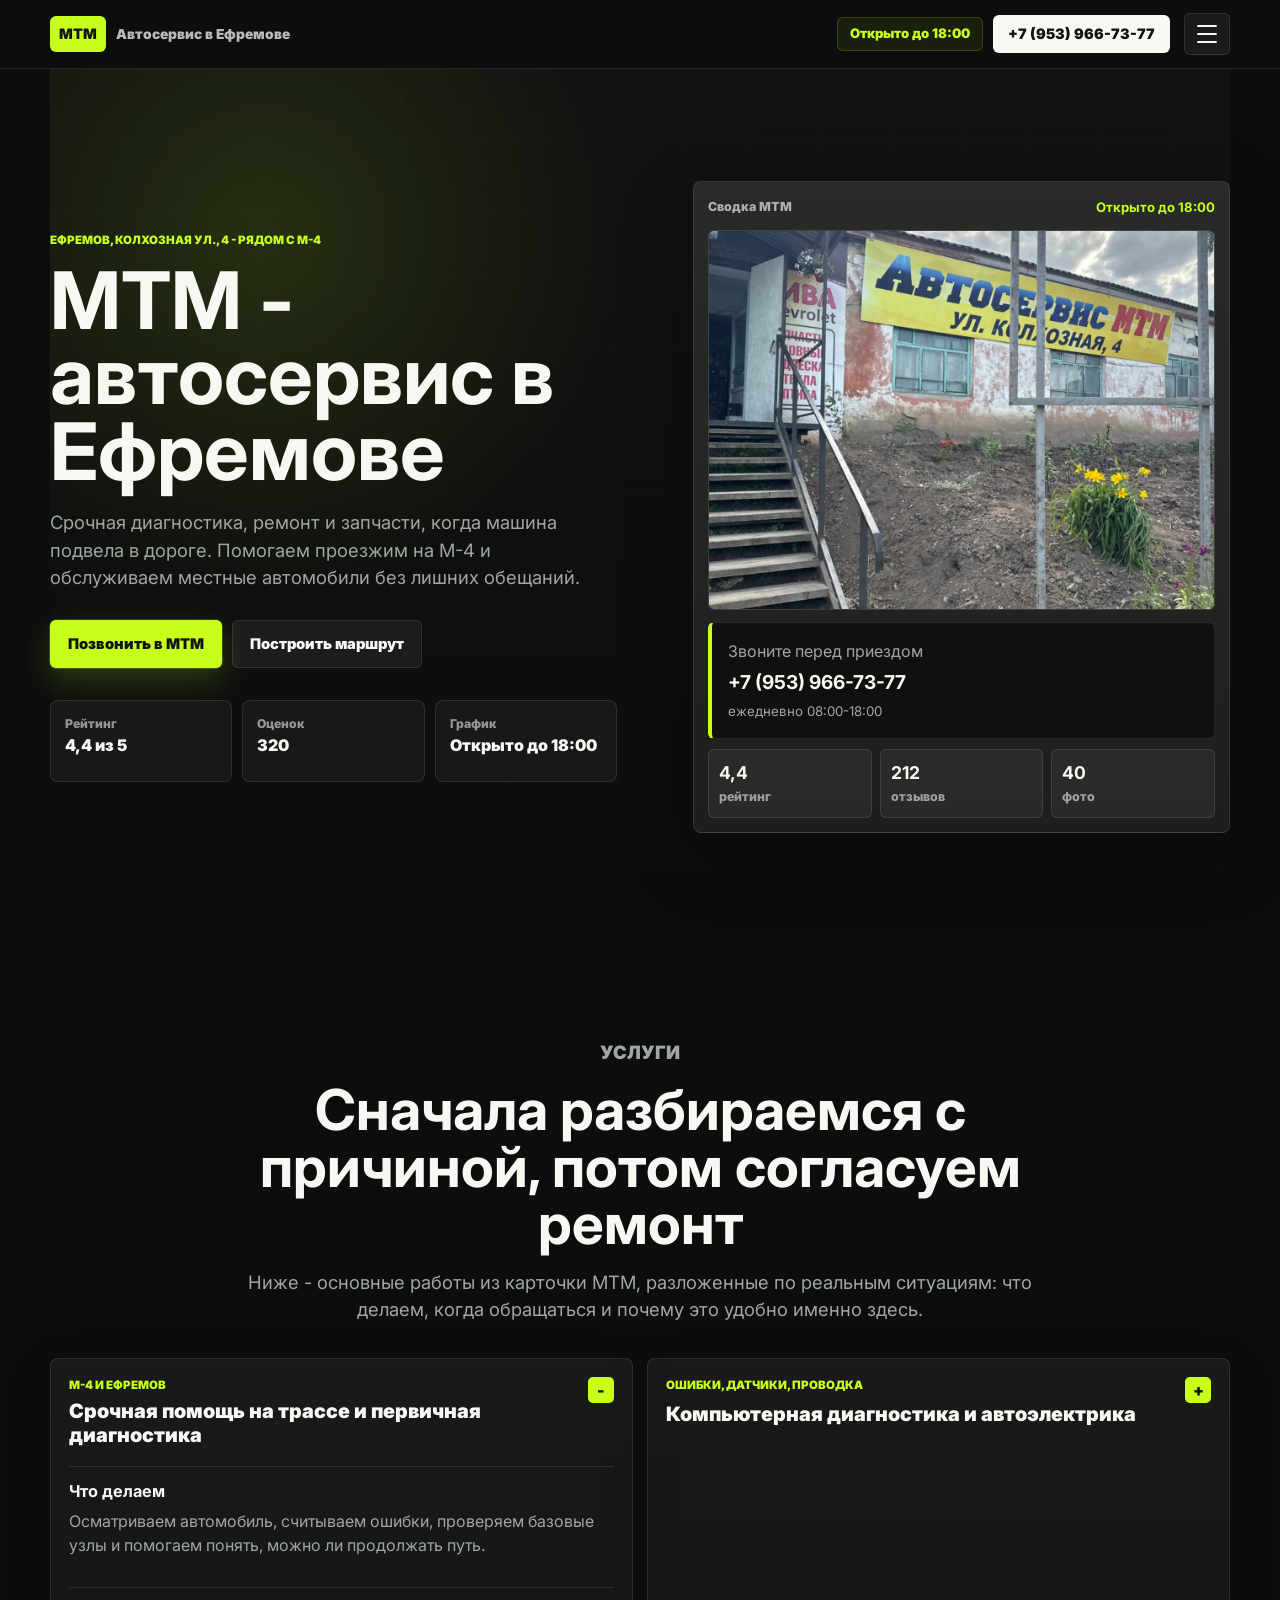
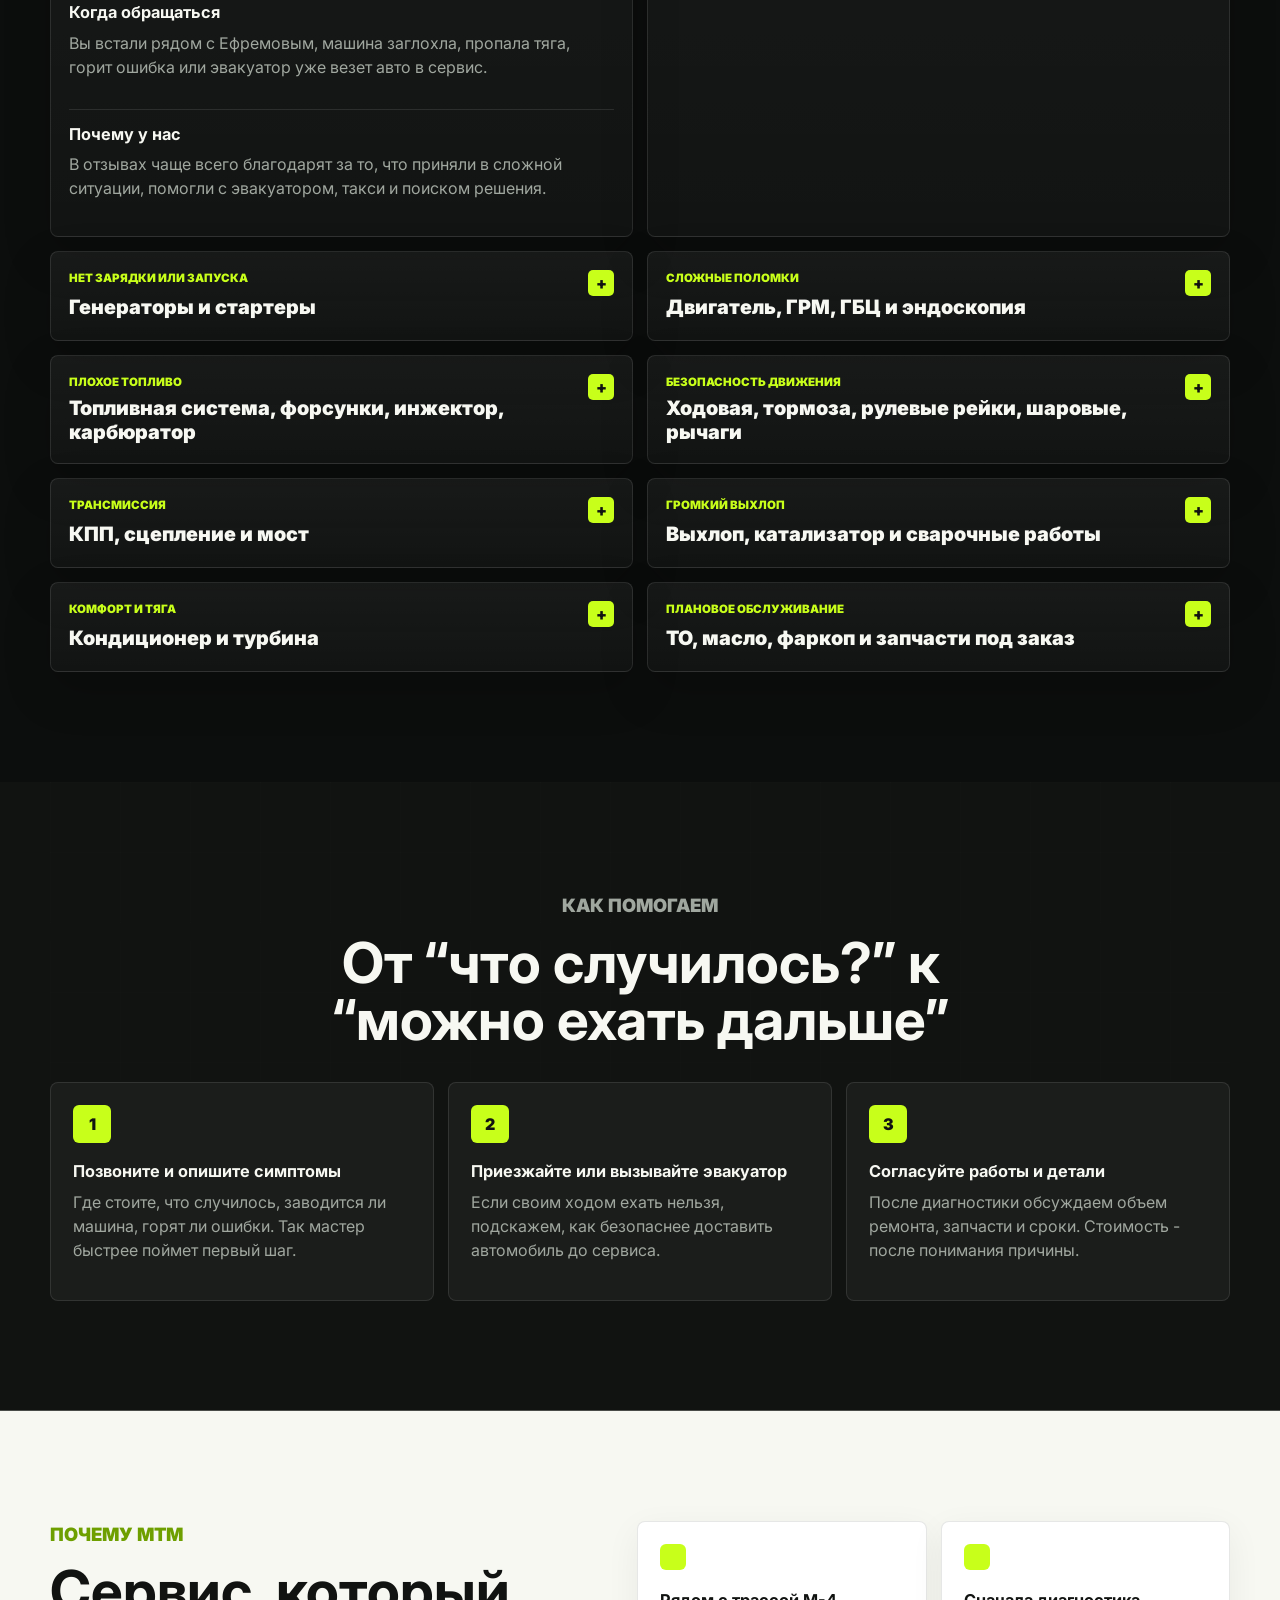
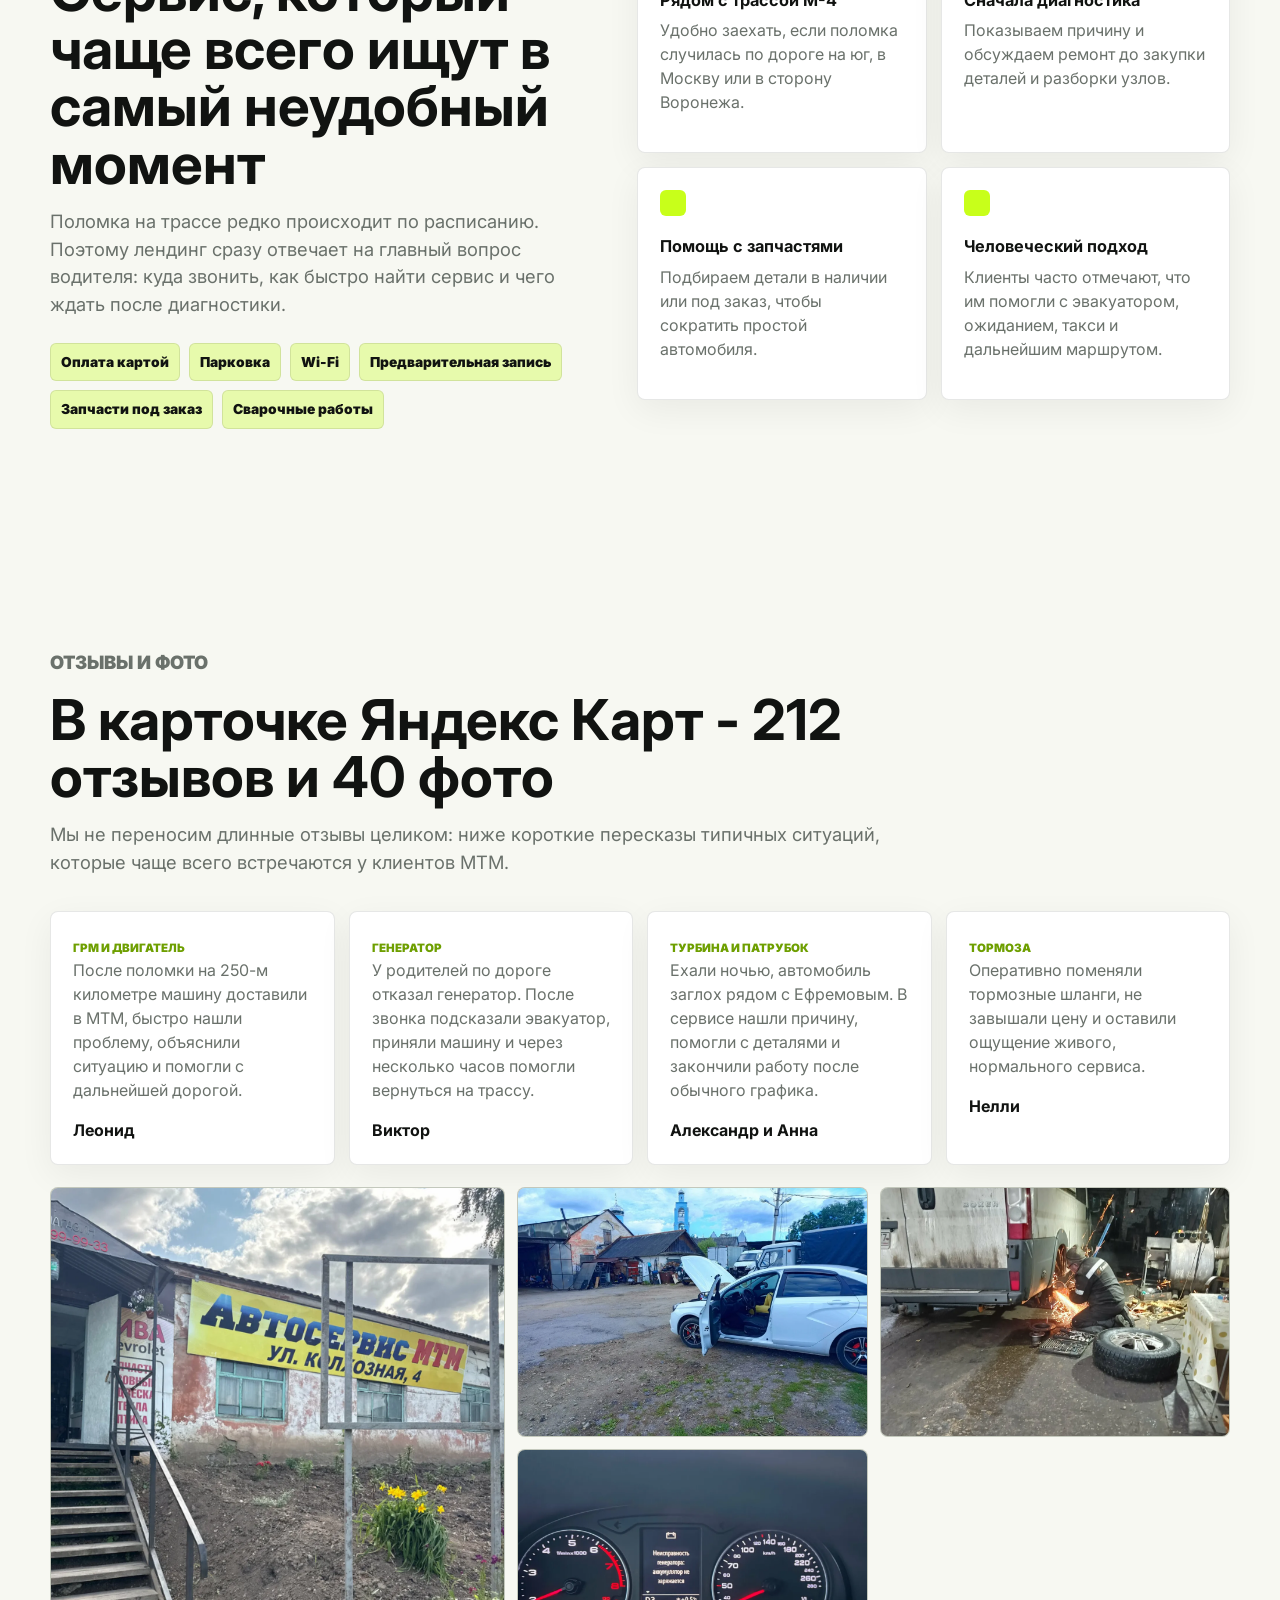
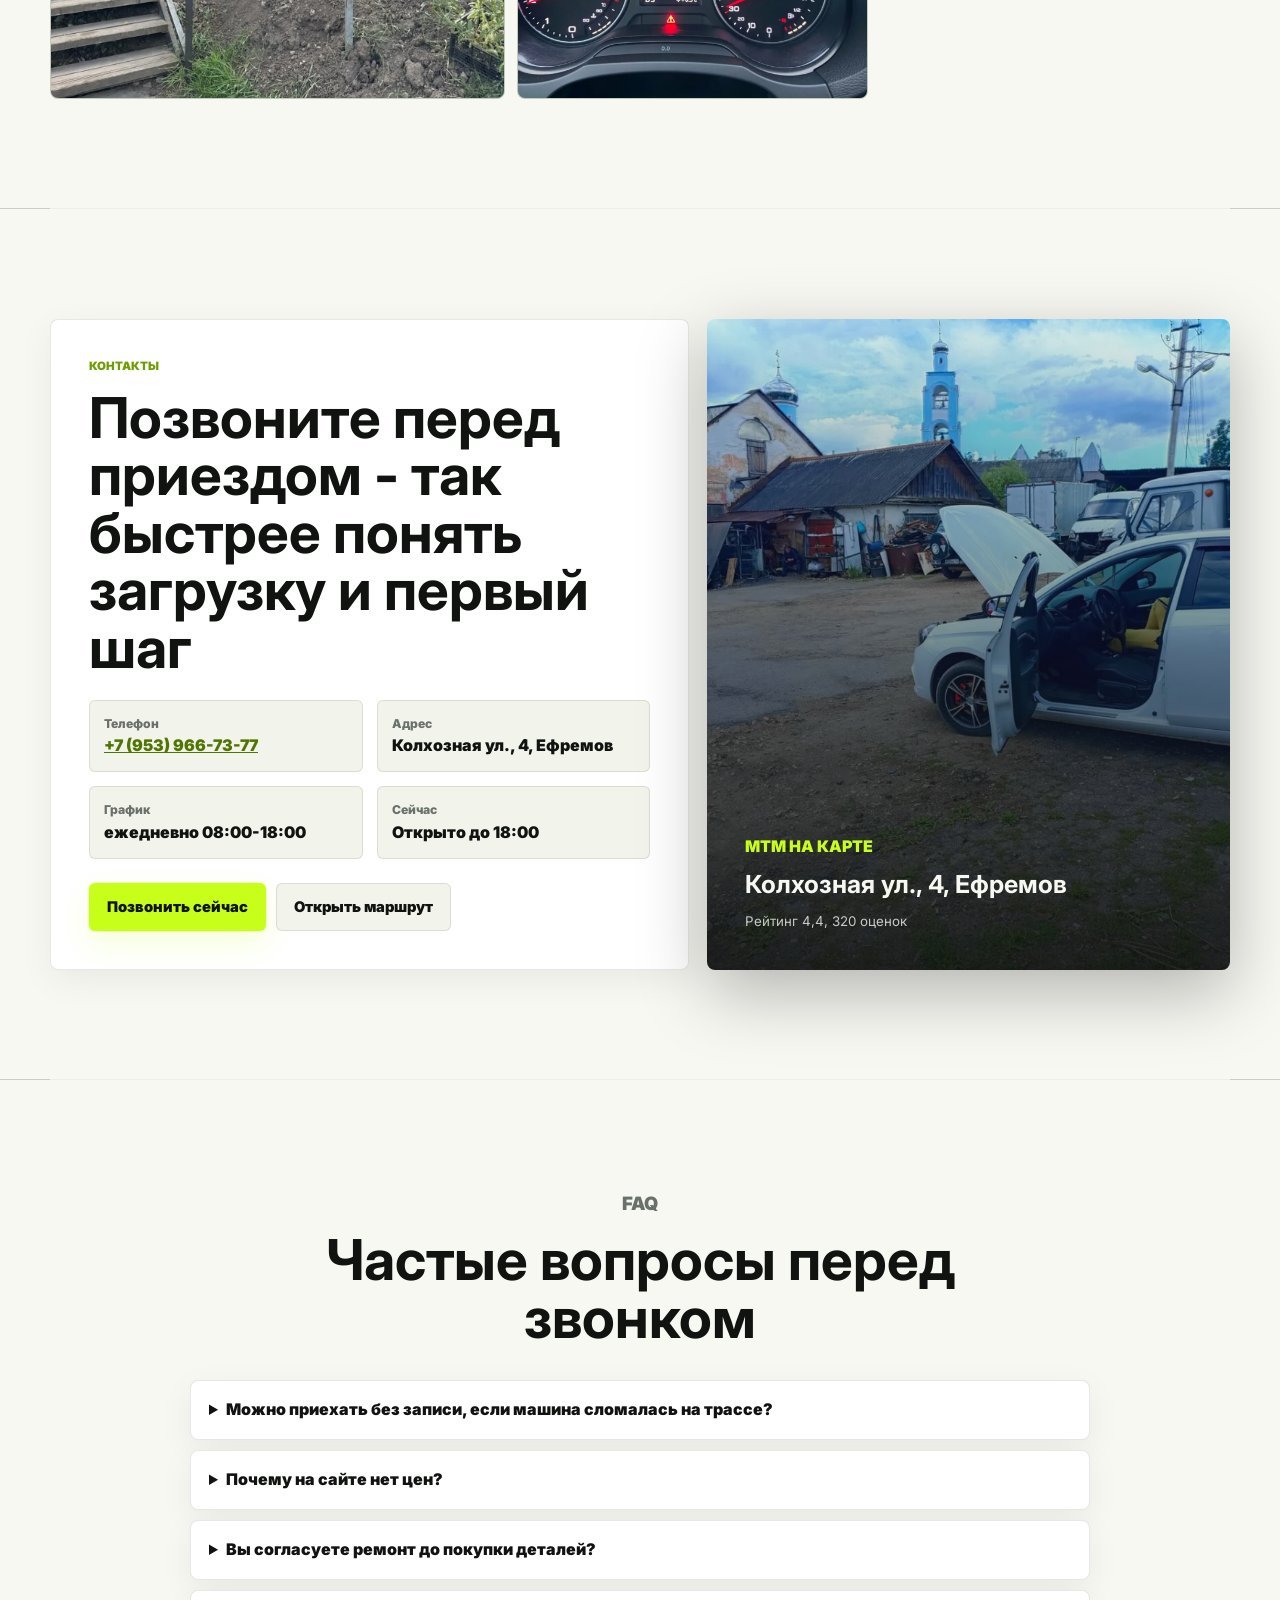
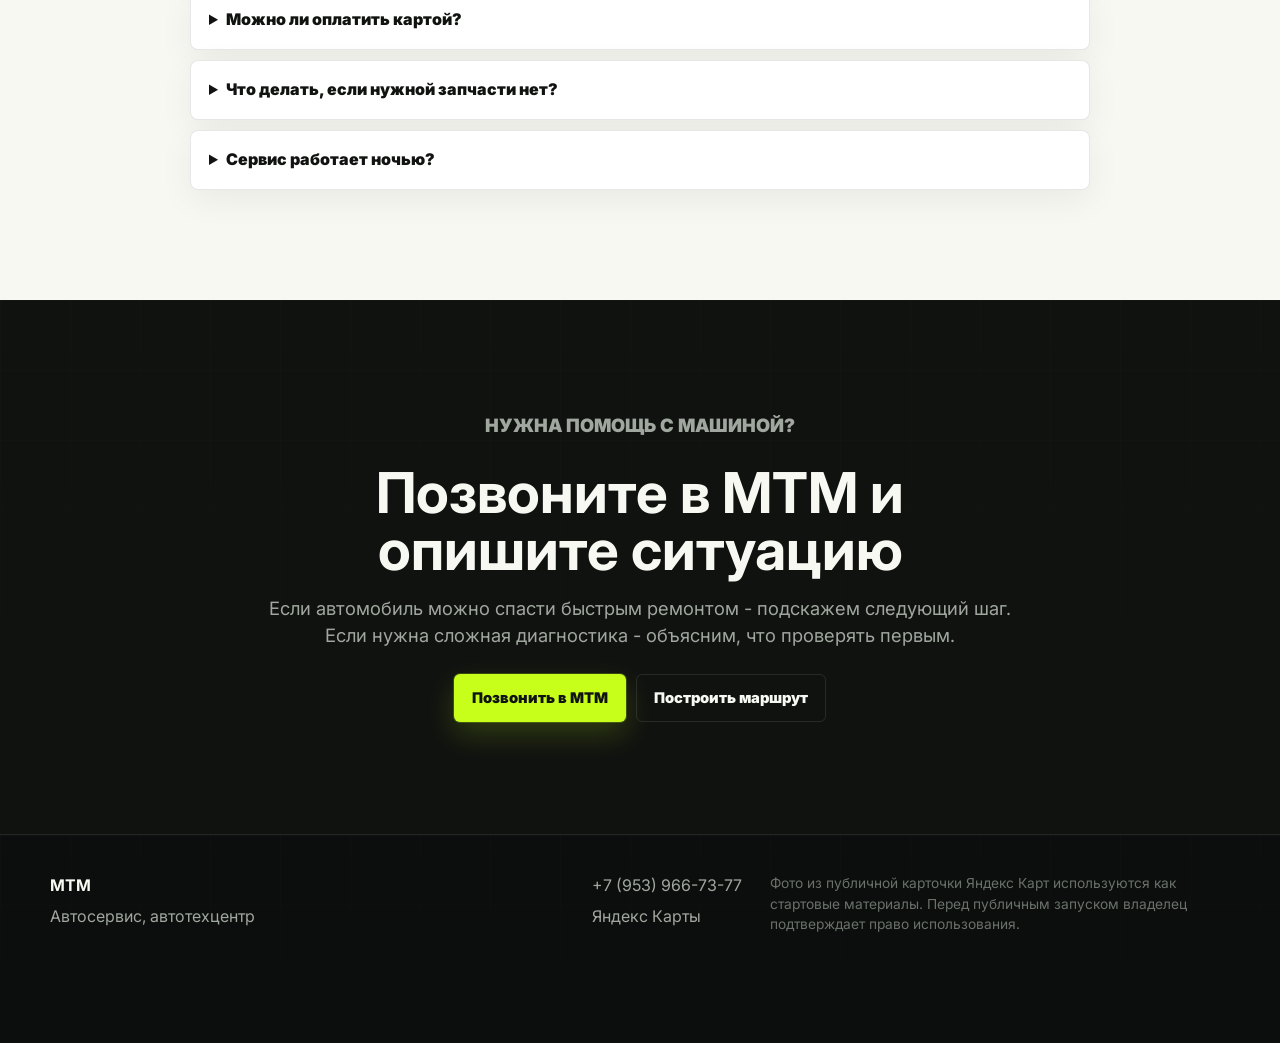
==== index.html @ f97d99ed "Publish MTM landing for GitHub Pages" ====
<!doctype html>
<html lang="ru">
<head>
    <meta charset="utf-8">
    <meta name="viewport" content="width=device-width, initial-scale=1">
    <title>МТМ - автосервис в Ефремове рядом с М-4</title>
    <meta name="description" content="Автосервис МТМ в Ефремове: диагностика, автоэлектрика, генераторы, двигатель, ходовая, тормоза, выхлоп, кондиционер и запчасти. Звоните: +7 (953) 966-73-77.">
    <link rel="canonical" href="https://rombensonn.github.io/autoservice-efremov/">
    <meta name="robots" content="index, follow">
    <meta property="og:type" content="website">
    <meta property="og:title" content="МТМ - автосервис в Ефремове">
    <meta property="og:description" content="Помогаем в дороге рядом с М-4 и обслуживаем местные автомобили в Ефремове. Срочная диагностика, ремонт и запчасти.">
    <meta property="og:url" content="https://rombensonn.github.io/autoservice-efremov/">
    <meta property="og:image" content="https://rombensonn.github.io/autoservice-efremov/images/hero.webp">
    <meta property="og:locale" content="ru_RU">
    <meta name="theme-color" content="#15171c">
    <link rel="icon" href="images/favicon.svg" type="image/svg+xml">
    <link rel="preload" as="image" href="images/hero.webp">
    <link rel="preconnect" href="https://fonts.googleapis.com">
    <link rel="preconnect" href="https://fonts.gstatic.com" crossorigin>
    <link rel="stylesheet" href="https://fonts.googleapis.com/css2?family=Inter:wght@400;500;700;800;900&display=swap">
    <link rel="stylesheet" href="css/styles.css">
    <script type="application/ld+json">{
    "@context": "https://schema.org",
    "@type": "AutoRepair",
    "name": "МТМ - Автосервис, автотехцентр",
    "image": "https://rombensonn.github.io/autoservice-efremov/images/hero.webp",
    "url": "https://rombensonn.github.io/autoservice-efremov/",
    "telephone": "+7 (953) 966-73-77",
    "priceRange": "Стоимость после диагностики",
    "address": {
        "@type": "PostalAddress",
        "streetAddress": "Колхозная улица, 4",
        "addressLocality": "Ефремов",
        "addressRegion": "Тульская область",
        "addressCountry": "RU"
    },
    "geo": {
        "@type": "GeoCoordinates",
        "latitude": 53.135496,
        "longitude": 38.115437
    },
    "openingHoursSpecification": [
        {
            "@type": "OpeningHoursSpecification",
            "dayOfWeek": [
                "Monday",
                "Tuesday",
                "Wednesday",
                "Thursday",
                "Friday",
                "Saturday",
                "Sunday"
            ],
            "opens": "08:00",
            "closes": "18:00"
        }
    ],
    "aggregateRating": {
        "@type": "AggregateRating",
        "ratingValue": 4.4,
        "ratingCount": 320,
        "reviewCount": 212
    },
    "areaServed": [
        "Ефремов",
        "трасса М-4 Дон",
        "Тульская область"
    ],
    "sameAs": [
        "https://yandex.ru/maps/org/mtm/15872010788/"
    ]
}</script>
    <script defer src="js/main.js"></script>
</head>
<body>
<a class="skip-link" href="#services">Перейти к услугам</a>

<header class="site-header" data-site-header aria-label="Основная навигация">
    <div class="header-shell">
        <a class="brand" href="https://rombensonn.github.io/autoservice-efremov/" aria-label="МТМ, на главную">
            <span class="brand__mark">МТМ</span>
            <span class="brand__text">Автосервис в Ефремове</span>
        </a>
        <div class="header-meta" aria-label="Статус и телефон">
            <span data-business-status>Закрыто до 08:00</span>
            <a class="header-phone" href="tel:+79539667377" aria-label="Позвонить в МТМ">
                +7 (953) 966-73-77            </a>
        </div>
        <button class="nav-toggle" type="button" aria-expanded="false" aria-controls="site-menu" aria-label="Открыть меню">
            <span></span>
            <span></span>
            <span></span>
        </button>
    </div>
    <nav class="nav" id="site-menu" aria-label="Разделы страницы">
        <a href="#services">Услуги</a>
        <a href="#proof">Отзывы</a>
        <a href="#contacts">Контакты</a>
        <a class="nav__call" href="tel:+79539667377">Позвонить</a>
        <a class="nav__route" href="https://yandex.ru/maps/?rtext=~53.135496,38.115437&amp;rtt=auto" target="_blank" rel="noopener">Маршрут</a>
    </nav>
</header>

<main>
    <section class="hero">
        <div class="hero__content">
            <p class="eyebrow">Ефремов, Колхозная ул., 4 - рядом с М-4</p>
            <h1>МТМ - автосервис в Ефремове</h1>
            <p class="hero__lead">Срочная диагностика, ремонт и запчасти, когда машина подвела в дороге. Помогаем проезжим на М-4 и обслуживаем местные автомобили без лишних обещаний.</p>
            <div class="hero__actions" aria-label="Основные действия">
                <a class="btn btn--primary" href="tel:+79539667377">Позвонить в МТМ</a>
                <a class="btn btn--secondary" href="https://yandex.ru/maps/?rtext=~53.135496,38.115437&amp;rtt=auto" target="_blank" rel="noopener">Построить маршрут</a>
            </div>
            <dl class="hero__facts" aria-label="Краткая информация">
                <div>
                    <dt>Рейтинг</dt>
                    <dd>4,4 из 5</dd>
                </div>
                <div>
                    <dt>Оценок</dt>
                    <dd>320</dd>
                </div>
                <div>
                    <dt>График</dt>
                    <dd data-business-status>Закрыто до 08:00</dd>
                </div>
            </dl>
        </div>
        <div class="hero__media" aria-label="Сводка автосервиса">
            <div class="panel-top">
                <span>Сводка МТМ</span>
                <strong data-business-status>Закрыто до 08:00</strong>
            </div>
            <img src="images/hero.webp" width="960" height="720" alt="Автосервис МТМ на Колхозной улице в Ефремове" fetchpriority="high">
            <div class="hero-card">
                <span>Звоните перед приездом</span>
                <strong>+7 (953) 966-73-77</strong>
                <small>ежедневно 08:00-18:00</small>
            </div>
            <div class="mini-grid" aria-label="Показатели из карточки">
                <span><b>4,4</b> рейтинг</span>
                <span><b>212</b> отзывов</span>
                <span><b>40</b> фото</span>
            </div>
        </div>
    </section>

    <section class="section services" id="services" aria-labelledby="services-title">
        <div class="section__head">
            <p class="eyebrow">Услуги</p>
            <h2 id="services-title">Сначала разбираемся с причиной, потом согласуем ремонт</h2>
            <p>Ниже - основные работы из карточки МТМ, разложенные по реальным ситуациям: что делаем, когда обращаться и почему это удобно именно здесь.</p>
        </div>
        <div class="service-grid">
                            <details class="service-card" open>
                    <summary>
                        <span class="service-card__tag">М-4 и Ефремов</span>
                        <span class="service-card__title">Срочная помощь на трассе и первичная диагностика</span>
                    </summary>
                    <div class="service-card__body">
                        <div>
                            <h3>Что делаем</h3>
                            <p>Осматриваем автомобиль, считываем ошибки, проверяем базовые узлы и помогаем понять, можно ли продолжать путь.</p>
                        </div>
                        <div>
                            <h3>Когда обращаться</h3>
                            <p>Вы встали рядом с Ефремовым, машина заглохла, пропала тяга, горит ошибка или эвакуатор уже везет авто в сервис.</p>
                        </div>
                        <div>
                            <h3>Почему у нас</h3>
                            <p>В отзывах чаще всего благодарят за то, что приняли в сложной ситуации, помогли с эвакуатором, такси и поиском решения.</p>
                        </div>
                    </div>
                </details>
                            <details class="service-card" >
                    <summary>
                        <span class="service-card__tag">Ошибки, датчики, проводка</span>
                        <span class="service-card__title">Компьютерная диагностика и автоэлектрика</span>
                    </summary>
                    <div class="service-card__body">
                        <div>
                            <h3>Что делаем</h3>
                            <p>Проверяем электронные системы, цепи питания, датчики, генераторную группу и причины нестабильной работы.</p>
                        </div>
                        <div>
                            <h3>Когда обращаться</h3>
                            <p>Машина не заводится, троит, горят ошибки, пропала зарядка, появились сбои после плохой дороги или влаги.</p>
                        </div>
                        <div>
                            <h3>Почему у нас</h3>
                            <p>Сначала ищем причину и объясняем ее простыми словами, чтобы ремонт был согласованным, а не случайным набором замен.</p>
                        </div>
                    </div>
                </details>
                            <details class="service-card" >
                    <summary>
                        <span class="service-card__tag">Нет зарядки или запуска</span>
                        <span class="service-card__title">Генераторы и стартеры</span>
                    </summary>
                    <div class="service-card__body">
                        <div>
                            <h3>Что делаем</h3>
                            <p>Диагностируем, снимаем, ремонтируем или меняем генераторы и стартеры, подбираем нужные детали.</p>
                        </div>
                        <div>
                            <h3>Когда обращаться</h3>
                            <p>Аккумулятор не заряжается, загорелась лампа АКБ, машина перестала запускаться или заглохла в дороге.</p>
                        </div>
                        <div>
                            <h3>Почему у нас</h3>
                            <p>Поломки генератора часто встречаются в историях клиентов МТМ: задача сервиса - вернуть машину к движению без лишней суеты.</p>
                        </div>
                    </div>
                </details>
                            <details class="service-card" >
                    <summary>
                        <span class="service-card__tag">Сложные поломки</span>
                        <span class="service-card__title">Двигатель, ГРМ, ГБЦ и эндоскопия</span>
                    </summary>
                    <div class="service-card__body">
                        <div>
                            <h3>Что делаем</h3>
                            <p>Проверяем состояние двигателя, ремня ГРМ, ГБЦ, компрессии и внутренних узлов, подбираем сценарий ремонта.</p>
                        </div>
                        <div>
                            <h3>Когда обращаться</h3>
                            <p>Порвало ремень, был перегрев, слышны посторонние звуки, ушла мощность или нужен капитальный ремонт.</p>
                        </div>
                        <div>
                            <h3>Почему у нас</h3>
                            <p>Не обещаем невозможное за час: сложные работы разбираем по этапам, согласуем детали и сроки до ремонта.</p>
                        </div>
                    </div>
                </details>
                            <details class="service-card" >
                    <summary>
                        <span class="service-card__tag">Плохое топливо</span>
                        <span class="service-card__title">Топливная система, форсунки, инжектор, карбюратор</span>
                    </summary>
                    <div class="service-card__body">
                        <div>
                            <h3>Что делаем</h3>
                            <p>Чистим и ремонтируем элементы топливной системы, форсунки, инжектор, карбюратор и сопутствующие узлы.</p>
                        </div>
                        <div>
                            <h3>Когда обращаться</h3>
                            <p>Автомобиль дергается, плохо заводится, троит, не набирает обороты или есть подозрение на некачественное топливо.</p>
                        </div>
                        <div>
                            <h3>Почему у нас</h3>
                            <p>Сначала проверяем симптомы и источник проблемы, чтобы не менять рабочие детали только из-за похожих признаков.</p>
                        </div>
                    </div>
                </details>
                            <details class="service-card" >
                    <summary>
                        <span class="service-card__tag">Безопасность движения</span>
                        <span class="service-card__title">Ходовая, тормоза, рулевые рейки, шаровые, рычаги</span>
                    </summary>
                    <div class="service-card__body">
                        <div>
                            <h3>Что делаем</h3>
                            <p>Диагностируем и ремонтируем подвеску, тормозную систему, рулевое управление, рычаги и шаровые опоры.</p>
                        </div>
                        <div>
                            <h3>Когда обращаться</h3>
                            <p>Слышны стуки, машину ведет, появилась вибрация, увеличился тормозной путь или предстоит дальняя поездка.</p>
                        </div>
                        <div>
                            <h3>Почему у нас</h3>
                            <p>Для трассы это вопрос безопасности: помогаем понять, можно ли ехать дальше или лучше устранить неисправность сразу.</p>
                        </div>
                    </div>
                </details>
                            <details class="service-card" >
                    <summary>
                        <span class="service-card__tag">Трансмиссия</span>
                        <span class="service-card__title">КПП, сцепление и мост</span>
                    </summary>
                    <div class="service-card__body">
                        <div>
                            <h3>Что делаем</h3>
                            <p>Проверяем коробку передач, сцепление, мост и связанные узлы, выполняем ремонт после согласования объема.</p>
                        </div>
                        <div>
                            <h3>Когда обращаться</h3>
                            <p>Передачи включаются плохо, сцепление буксует, появились шумы, удары или автомобиль тяжело трогается.</p>
                        </div>
                        <div>
                            <h3>Почему у нас</h3>
                            <p>Такие работы требуют точной диагностики: предупреждаем о возможном разборе и согласуем дальнейшие шаги.</p>
                        </div>
                    </div>
                </details>
                            <details class="service-card" >
                    <summary>
                        <span class="service-card__tag">Громкий выхлоп</span>
                        <span class="service-card__title">Выхлоп, катализатор и сварочные работы</span>
                    </summary>
                    <div class="service-card__body">
                        <div>
                            <h3>Что делаем</h3>
                            <p>Ремонтируем выхлопную систему, гофры, катализаторы и элементы, где требуется сварка.</p>
                        </div>
                        <div>
                            <h3>Когда обращаться</h3>
                            <p>Машина стала громкой, прогорела гофра, зацепили защиту, оторвался крепеж или нужен быстрый дорожный ремонт.</p>
                        </div>
                        <div>
                            <h3>Почему у нас</h3>
                            <p>В карточке отмечены сварочные работы, а в отзывах есть истории, когда такие поломки закрывали быстро и по делу.</p>
                        </div>
                    </div>
                </details>
                            <details class="service-card" >
                    <summary>
                        <span class="service-card__tag">Комфорт и тяга</span>
                        <span class="service-card__title">Кондиционер и турбина</span>
                    </summary>
                    <div class="service-card__body">
                        <div>
                            <h3>Что делаем</h3>
                            <p>Диагностируем и ремонтируем автокондиционер, выполняем заправку, проверяем турбину, патрубки и наддув.</p>
                        </div>
                        <div>
                            <h3>Когда обращаться</h3>
                            <p>Кондиционер перестал холодить, появилась ошибка, машина потеряла мощность или обнаружены следы масла в патрубках.</p>
                        </div>
                        <div>
                            <h3>Почему у нас</h3>
                            <p>Помогаем не просто погасить ошибку, а найти причину, особенно когда впереди еще сотни километров дороги.</p>
                        </div>
                    </div>
                </details>
                            <details class="service-card" >
                    <summary>
                        <span class="service-card__tag">Плановое обслуживание</span>
                        <span class="service-card__title">ТО, масло, фаркоп и запчасти под заказ</span>
                    </summary>
                    <div class="service-card__body">
                        <div>
                            <h3>Что делаем</h3>
                            <p>Меняем масло, выполняем базовое обслуживание, устанавливаем фаркоп, помогаем с подбором и заказом запчастей.</p>
                        </div>
                        <div>
                            <h3>Когда обращаться</h3>
                            <p>Нужно подготовить машину к поездке, сделать регулярное ТО, заменить расходники или найти деталь под конкретный автомобиль.</p>
                        </div>
                        <div>
                            <h3>Почему у нас</h3>
                            <p>В карточке указаны запчасти под заказ, оплата картой, парковка, Wi-Fi и предварительная запись.</p>
                        </div>
                    </div>
                </details>
                    </div>
    </section>

    <section class="section process" aria-labelledby="process-title">
        <div class="section__head section__head--compact">
            <p class="eyebrow">Как помогаем</p>
            <h2 id="process-title">От “что случилось?” к “можно ехать дальше”</h2>
        </div>
        <div class="process-grid">
            <article>
                <span class="step">1</span>
                <h3>Позвоните и опишите симптомы</h3>
                <p>Где стоите, что случилось, заводится ли машина, горят ли ошибки. Так мастер быстрее поймет первый шаг.</p>
            </article>
            <article>
                <span class="step">2</span>
                <h3>Приезжайте или вызывайте эвакуатор</h3>
                <p>Если своим ходом ехать нельзя, подскажем, как безопаснее доставить автомобиль до сервиса.</p>
            </article>
            <article>
                <span class="step">3</span>
                <h3>Согласуйте работы и детали</h3>
                <p>После диагностики обсуждаем объем ремонта, запчасти и сроки. Стоимость - после понимания причины.</p>
            </article>
        </div>
    </section>

    <section class="section split" aria-labelledby="why-title">
        <div>
            <p class="eyebrow">Почему МТМ</p>
            <h2 id="why-title">Сервис, который чаще всего ищут в самый неудобный момент</h2>
            <p>Поломка на трассе редко происходит по расписанию. Поэтому лендинг сразу отвечает на главный вопрос водителя: куда звонить, как быстро найти сервис и чего ждать после диагностики.</p>
            <div class="feature-list">
                <span>Оплата картой</span>
                <span>Парковка</span>
                <span>Wi-Fi</span>
                <span>Предварительная запись</span>
                <span>Запчасти под заказ</span>
                <span>Сварочные работы</span>
            </div>
        </div>
        <div class="advantage-grid">
                            <article class="advantage">
                    <span aria-hidden="true"></span>
                    <h3>Рядом с трассой М-4</h3>
                    <p>Удобно заехать, если поломка случилась по дороге на юг, в Москву или в сторону Воронежа.</p>
                </article>
                            <article class="advantage">
                    <span aria-hidden="true"></span>
                    <h3>Сначала диагностика</h3>
                    <p>Показываем причину и обсуждаем ремонт до закупки деталей и разборки узлов.</p>
                </article>
                            <article class="advantage">
                    <span aria-hidden="true"></span>
                    <h3>Помощь с запчастями</h3>
                    <p>Подбираем детали в наличии или под заказ, чтобы сократить простой автомобиля.</p>
                </article>
                            <article class="advantage">
                    <span aria-hidden="true"></span>
                    <h3>Человеческий подход</h3>
                    <p>Клиенты часто отмечают, что им помогли с эвакуатором, ожиданием, такси и дальнейшим маршрутом.</p>
                </article>
                    </div>
    </section>

    <section class="section proof" id="proof" aria-labelledby="proof-title">
        <div class="section__head">
            <p class="eyebrow">Отзывы и фото</p>
            <h2 id="proof-title">В карточке Яндекс Карт - 212 отзывов и 40 фото</h2>
            <p>Мы не переносим длинные отзывы целиком: ниже короткие пересказы типичных ситуаций, которые чаще всего встречаются у клиентов МТМ.</p>
        </div>
        <div class="proof-grid">
                            <article class="testimonial">
                    <span>ГРМ и двигатель</span>
                    <p>После поломки на 250-м километре машину доставили в МТМ, быстро нашли проблему, объяснили ситуацию и помогли с дальнейшей дорогой.</p>
                    <strong>Леонид</strong>
                </article>
                            <article class="testimonial">
                    <span>Генератор</span>
                    <p>У родителей по дороге отказал генератор. После звонка подсказали эвакуатор, приняли машину и через несколько часов помогли вернуться на трассу.</p>
                    <strong>Виктор</strong>
                </article>
                            <article class="testimonial">
                    <span>Турбина и патрубок</span>
                    <p>Ехали ночью, автомобиль заглох рядом с Ефремовым. В сервисе нашли причину, помогли с деталями и закончили работу после обычного графика.</p>
                    <strong>Александр и Анна</strong>
                </article>
                            <article class="testimonial">
                    <span>Тормоза</span>
                    <p>Оперативно поменяли тормозные шланги, не завышали цену и оставили ощущение живого, нормального сервиса.</p>
                    <strong>Нелли</strong>
                </article>
                    </div>
        <div class="gallery" aria-label="Фотографии автосервиса МТМ">
                            <img src="images/hero.webp" width="520" height="390" loading="lazy" alt="Автосервис МТМ на Колхозной улице в Ефремове">
                            <img src="images/diagnostics.webp" width="520" height="390" loading="lazy" alt="Автомобиль на территории автосервиса МТМ">
                            <img src="images/bay.webp" width="520" height="390" loading="lazy" alt="Сварочные работы в автосервисе МТМ">
                            <img src="images/extra.webp" width="520" height="390" loading="lazy" alt="Ошибка генератора на панели автомобиля">
                    </div>
    </section>

    <section class="section contacts" id="contacts" aria-labelledby="contacts-title">
        <div class="contact-card">
            <p class="eyebrow">Контакты</p>
            <h2 id="contacts-title">Позвоните перед приездом - так быстрее понять загрузку и первый шаг</h2>
            <dl class="contact-list">
                <div>
                    <dt>Телефон</dt>
                    <dd><a href="tel:+79539667377">+7 (953) 966-73-77</a></dd>
                </div>
                <div>
                    <dt>Адрес</dt>
                    <dd>Колхозная ул., 4, Ефремов</dd>
                </div>
                <div>
                    <dt>График</dt>
                    <dd>ежедневно 08:00-18:00</dd>
                </div>
                <div>
                    <dt>Сейчас</dt>
                    <dd data-business-status>Закрыто до 08:00</dd>
                </div>
            </dl>
            <div class="contact-actions">
                <a class="btn btn--primary" href="tel:+79539667377">Позвонить сейчас</a>
                <a class="btn btn--secondary" href="https://yandex.ru/maps/?rtext=~53.135496,38.115437&amp;rtt=auto" target="_blank" rel="noopener">Открыть маршрут</a>
            </div>
        </div>
        <a class="map-link" href="https://yandex.ru/maps/org/mtm/15872010788/" target="_blank" rel="noopener" aria-label="Открыть карточку МТМ на Яндекс Картах">
            <span>МТМ на карте</span>
            <strong>Колхозная ул., 4, Ефремов</strong>
            <small>Рейтинг 4,4, 320 оценок</small>
        </a>
    </section>

    <section class="section faq" aria-labelledby="faq-title">
        <div class="section__head section__head--compact">
            <p class="eyebrow">FAQ</p>
            <h2 id="faq-title">Частые вопросы перед звонком</h2>
        </div>
        <div class="faq-list">
                            <details class="faq-item">
                    <summary>Можно приехать без записи, если машина сломалась на трассе?</summary>
                    <p>Да, лучше сразу позвонить. Мастер сориентирует по загрузке, эвакуатору и первому осмотру.</p>
                </details>
                            <details class="faq-item">
                    <summary>Почему на сайте нет цен?</summary>
                    <p>Одна и та же ошибка может иметь разные причины. Стоимость называют после диагностики и согласования объема работ.</p>
                </details>
                            <details class="faq-item">
                    <summary>Вы согласуете ремонт до покупки деталей?</summary>
                    <p>Да. Задача - объяснить причину, согласовать работы и только потом заниматься деталями и ремонтом.</p>
                </details>
                            <details class="faq-item">
                    <summary>Можно ли оплатить картой?</summary>
                    <p>В карточке сервиса указана оплата картой. Подтвердите удобный способ оплаты при звонке.</p>
                </details>
                            <details class="faq-item">
                    <summary>Что делать, если нужной запчасти нет?</summary>
                    <p>МТМ помогает с подбором и заказом комплектующих. По срочным случаям мастер предложит реальный вариант: ремонт, ожидание детали или безопасный дальнейший маршрут.</p>
                </details>
                            <details class="faq-item">
                    <summary>Сервис работает ночью?</summary>
                    <p>По данным карточки Яндекс Карт, график работы ежедневно 08:00-18:00. Если ситуация срочная, позвоните и уточните возможность помощи.</p>
                </details>
                    </div>
    </section>

    <section class="final-cta" aria-labelledby="final-title">
        <p class="eyebrow">Нужна помощь с машиной?</p>
        <h2 id="final-title">Позвоните в МТМ и опишите ситуацию</h2>
        <p>Если автомобиль можно спасти быстрым ремонтом - подскажем следующий шаг. Если нужна сложная диагностика - объясним, что проверять первым.</p>
        <div class="hero__actions">
            <a class="btn btn--primary" href="tel:+79539667377">Позвонить в МТМ</a>
            <a class="btn btn--secondary btn--light" href="https://yandex.ru/maps/?rtext=~53.135496,38.115437&amp;rtt=auto" target="_blank" rel="noopener">Построить маршрут</a>
        </div>
    </section>
</main>

<footer class="site-footer">
    <div>
        <strong>МТМ</strong>
        <span>Автосервис, автотехцентр</span>
    </div>
    <div>
        <a href="tel:+79539667377">+7 (953) 966-73-77</a>
        <a href="https://yandex.ru/maps/org/mtm/15872010788/" target="_blank" rel="noopener">Яндекс Карты</a>
    </div>
    <p>Фото из публичной карточки Яндекс Карт используются как стартовые материалы. Перед публичным запуском владелец подтверждает право использования.</p>
</footer>

<div class="mobile-cta" aria-label="Быстрые действия">
    <a href="tel:+79539667377">Позвонить</a>
    <span data-business-status>Закрыто до 08:00</span>
    <a href="https://yandex.ru/maps/?rtext=~53.135496,38.115437&amp;rtt=auto" target="_blank" rel="noopener">Маршрут</a>
</div>
</body>
</html>
---- css/styles.css ----
:root {
    --page: #0d0f0e;
    --dark: #111311;
    --dark-2: #171a17;
    --dark-3: #20231f;
    --white: #f7f8f2;
    --paper: #ffffff;
    --ink: #111311;
    --muted: #6a716b;
    --muted-dark: #a0a79f;
    --line: rgba(17, 19, 17, 0.1);
    --line-dark: rgba(255, 255, 255, 0.1);
    --lime: #c8ff1a;
    --lime-2: #9fe000;
    --yellow: #ffe15a;
    --radius: 8px;
    --shadow: 0 22px 70px rgba(0, 0, 0, 0.28);
}

* {
    box-sizing: border-box;
}

html {
    scroll-behavior: smooth;
    background: var(--page);
}

body {
    margin: 0;
    background: var(--page);
    color: var(--white);
    font-family: Inter, -apple-system, BlinkMacSystemFont, "Segoe UI", Arial, sans-serif;
    line-height: 1.5;
}

img {
    display: block;
    max-width: 100%;
    height: auto;
}

a {
    color: inherit;
}

:focus-visible {
    outline: 3px solid var(--lime);
    outline-offset: 4px;
}

.skip-link {
    position: fixed;
    top: 12px;
    left: 12px;
    z-index: 40;
    transform: translateY(-140%);
    padding: 10px 14px;
    color: var(--ink);
    background: var(--lime);
    border-radius: var(--radius);
    font-weight: 900;
}

.skip-link:focus {
    transform: translateY(0);
}

.site-header {
    position: sticky;
    top: 0;
    z-index: 30;
    padding: 10px 0;
    background: rgba(13, 15, 14, 0.9);
    border-bottom: 1px solid var(--line-dark);
    backdrop-filter: blur(18px);
}

.header-shell {
    width: min(1180px, calc(100% - 36px));
    margin-inline: auto;
    display: flex;
    align-items: center;
    justify-content: space-between;
    gap: 14px;
    min-height: 48px;
}

.brand,
.nav a,
.header-phone,
.site-footer a {
    text-decoration: none;
}

.brand {
    display: inline-flex;
    align-items: center;
    gap: 10px;
    font-weight: 900;
}

.brand__mark {
    display: grid;
    place-items: center;
    min-width: 44px;
    min-height: 34px;
    padding: 7px 9px;
    color: var(--ink);
    background: var(--lime);
    border-radius: 6px;
    font-size: 0.9rem;
    letter-spacing: 0;
}

.brand__text {
    color: rgba(247, 248, 242, 0.74);
    font-size: 0.86rem;
}

.header-meta {
    display: flex;
    align-items: center;
    justify-content: flex-end;
    gap: 10px;
    margin-left: auto;
}

.header-meta span {
    min-height: 34px;
    display: inline-flex;
    align-items: center;
    padding: 0 12px;
    color: var(--lime);
    background: rgba(200, 255, 26, 0.08);
    border: 1px solid rgba(200, 255, 26, 0.18);
    border-radius: 6px;
    font-size: 0.82rem;
    font-weight: 900;
    white-space: nowrap;
}

.nav {
    position: absolute;
    top: calc(100% + 10px);
    right: max(18px, calc((100vw - 1180px) / 2));
    width: min(360px, calc(100vw - 36px));
    display: grid;
    gap: 8px;
    padding: 10px;
    color: rgba(247, 248, 242, 0.74);
    background: rgba(17, 19, 17, 0.98);
    border: 1px solid var(--line-dark);
    border-radius: var(--radius);
    box-shadow: 0 24px 70px rgba(0, 0, 0, 0.38);
    opacity: 0;
    visibility: hidden;
    pointer-events: none;
    transform: translateY(-8px);
    transition: opacity 160ms ease, transform 160ms ease, visibility 160ms ease;
}

.site-header.is-open #site-menu {
    opacity: 1;
    visibility: visible;
    pointer-events: auto;
    transform: translateY(0);
}

.nav a {
    min-height: 44px;
    display: flex;
    align-items: center;
    justify-content: space-between;
    padding: 0 12px;
    border-radius: 6px;
    font-size: 0.9rem;
    font-weight: 900;
}

.nav a:not(.nav__call):not(.nav__route) {
    background: rgba(255, 255, 255, 0.04);
    border: 1px solid transparent;
}

.nav a:not(.nav__call):not(.nav__route)::after {
    content: "->";
    color: var(--lime);
}

.nav__call {
    color: var(--ink);
    background: var(--lime);
}

.nav__route {
    color: var(--ink);
    background: var(--white);
}

.nav a:hover,
.header-phone:hover,
.site-footer a:hover {
    color: var(--lime);
}

.nav__call:hover,
.nav__route:hover {
    color: var(--ink);
}

.header-phone {
    min-height: 38px;
    display: inline-flex;
    align-items: center;
    padding: 0 14px;
    color: var(--ink);
    background: var(--white);
    border: 1px solid rgba(255, 255, 255, 0.18);
    border-radius: 6px;
    font-size: 0.9rem;
    font-weight: 900;
}

.nav-toggle {
    width: 46px;
    height: 42px;
    display: grid;
    place-items: center;
    gap: 4px;
    padding: 10px;
    color: var(--white);
    background: rgba(255, 255, 255, 0.06);
    border: 1px solid var(--line-dark);
    border-radius: 6px;
    cursor: pointer;
}

.nav-toggle span {
    width: 20px;
    height: 2px;
    display: block;
    background: currentColor;
    border-radius: 99px;
    transition: transform 160ms ease, opacity 160ms ease;
}

.site-header.is-open .nav-toggle span:nth-child(1) {
    transform: translateY(6px) rotate(45deg);
}

.site-header.is-open .nav-toggle span:nth-child(2) {
    opacity: 0;
}

.site-header.is-open .nav-toggle span:nth-child(3) {
    transform: translateY(-6px) rotate(-45deg);
}

.hero,
.section,
.final-cta,
.site-footer {
    width: min(1180px, calc(100% - 36px));
    margin-inline: auto;
}

.hero {
    position: relative;
    display: grid;
    grid-template-columns: minmax(0, 0.95fr) minmax(390px, 0.9fr);
    gap: clamp(28px, 6vw, 76px);
    align-items: center;
    min-height: calc(100vh - 64px);
    padding: clamp(56px, 9vw, 112px) 0 clamp(54px, 8vw, 96px);
    background:
        radial-gradient(circle at 18% 20%, rgba(200, 255, 26, 0.12), transparent 30%),
        linear-gradient(180deg, var(--dark), #0c0e0d);
    box-shadow: 0 0 0 100vmax #0c0e0d;
    clip-path: inset(0 -100vmax);
}

.hero::after,
.process::after,
.final-cta::after,
.site-footer::after {
    content: "";
    position: absolute;
    inset: 0;
    pointer-events: none;
    opacity: 0.28;
    background:
        linear-gradient(90deg, rgba(255, 255, 255, 0.05) 1px, transparent 1px),
        linear-gradient(180deg, rgba(255, 255, 255, 0.05) 1px, transparent 1px);
    background-size: 70px 70px;
    mask-image: linear-gradient(180deg, #000 0%, transparent 82%);
}

.hero__content,
.hero__media,
.section__head,
.service-grid,
.process-grid,
.split > *,
.proof-grid,
.gallery,
.contact-card,
.map-link,
.faq-list,
.final-cta > *,
.site-footer > * {
    position: relative;
    z-index: 1;
}

.hero__content {
    max-width: 660px;
}

.eyebrow {
    margin: 0 0 14px;
    color: var(--lime);
    font-size: 0.72rem;
    font-weight: 950;
    letter-spacing: 0;
    text-transform: uppercase;
}

h1,
h2,
h3,
p {
    margin-top: 0;
}

h1 {
    margin-bottom: 20px;
    color: var(--white);
    font-size: clamp(2.55rem, 6.2vw, 5.45rem);
    line-height: 0.95;
    letter-spacing: 0;
}

h2 {
    margin-bottom: 16px;
    color: inherit;
    font-size: clamp(2rem, 4.4vw, 3.65rem);
    line-height: 1.02;
    letter-spacing: 0;
}

h3 {
    margin-bottom: 8px;
    color: inherit;
    font-size: 1.02rem;
    line-height: 1.25;
    letter-spacing: 0;
}

.hero__lead,
.section__head p,
.split > div > p,
.final-cta p {
    color: var(--muted-dark);
    font-size: clamp(1.02rem, 1.6vw, 1.15rem);
}

.hero__lead {
    max-width: 600px;
    margin-bottom: 28px;
}

.hero__actions,
.contact-actions {
    display: flex;
    flex-wrap: wrap;
    gap: 10px;
    align-items: center;
}

.btn {
    min-height: 44px;
    display: inline-flex;
    align-items: center;
    justify-content: center;
    padding: 12px 17px;
    border: 1px solid transparent;
    border-radius: 6px;
    font-size: 0.92rem;
    font-weight: 950;
    text-decoration: none;
    transition: transform 160ms ease, background-color 160ms ease, border-color 160ms ease, color 160ms ease;
}

.btn:hover {
    transform: translateY(-2px);
}

.btn--primary {
    color: var(--ink);
    background: var(--lime);
    box-shadow: 0 0 0 1px rgba(200, 255, 26, 0.2), 0 12px 30px rgba(200, 255, 26, 0.18);
}

.btn--primary:hover {
    background: var(--lime-2);
}

.btn--secondary {
    color: var(--white);
    background: rgba(255, 255, 255, 0.06);
    border-color: var(--line-dark);
}

.btn--secondary:hover {
    border-color: rgba(200, 255, 26, 0.55);
}

.btn--light {
    color: var(--white);
    background: transparent;
}

.hero__facts {
    display: grid;
    grid-template-columns: repeat(3, minmax(0, 1fr));
    gap: 10px;
    margin: 32px 0 0;
}

.hero__facts div,
.process-grid article {
    background: rgba(255, 255, 255, 0.045);
    border: 1px solid var(--line-dark);
    border-radius: var(--radius);
}

.hero__facts div {
    min-height: 82px;
    padding: 14px;
}

dt {
    color: rgba(247, 248, 242, 0.56);
    font-size: 0.76rem;
    font-weight: 850;
}

dd {
    margin: 0;
    color: var(--white);
    font-weight: 950;
}

.hero__media {
    padding: 14px;
    background:
        linear-gradient(180deg, rgba(255, 255, 255, 0.075), rgba(255, 255, 255, 0.025)),
        var(--dark-2);
    border: 1px solid var(--line-dark);
    border-radius: var(--radius);
    box-shadow: var(--shadow);
}

.panel-top {
    display: flex;
    align-items: center;
    justify-content: space-between;
    gap: 12px;
    padding: 2px 0 12px;
    color: rgba(247, 248, 242, 0.65);
    font-size: 0.78rem;
    font-weight: 850;
}

.panel-top strong {
    color: var(--lime);
    font-size: 0.82rem;
}

.hero__media img {
    width: 100%;
    aspect-ratio: 4 / 3;
    object-fit: cover;
    border-radius: 6px;
    border: 1px solid rgba(255, 255, 255, 0.12);
}

.hero-card {
    margin-top: 12px;
    padding: 16px;
    color: var(--white);
    background: #0f110f;
    border: 1px solid var(--line-dark);
    border-left: 4px solid var(--lime);
    border-radius: 6px;
}

.hero-card span,
.hero-card small {
    display: block;
    color: rgba(247, 248, 242, 0.64);
}

.hero-card strong {
    display: block;
    margin: 5px 0;
    font-size: 1.2rem;
}

.mini-grid {
    display: grid;
    grid-template-columns: repeat(3, minmax(0, 1fr));
    gap: 8px;
    margin-top: 10px;
}

.mini-grid span {
    min-height: 64px;
    display: grid;
    align-content: center;
    gap: 2px;
    padding: 10px;
    color: rgba(247, 248, 242, 0.58);
    background: rgba(255, 255, 255, 0.05);
    border: 1px solid var(--line-dark);
    border-radius: 6px;
    font-size: 0.78rem;
    font-weight: 800;
}

.mini-grid b {
    color: var(--white);
    font-size: 1.1rem;
}

.section {
    position: relative;
    padding: clamp(64px, 9vw, 110px) 0;
}

.section__head {
    max-width: 850px;
    margin-bottom: 34px;
}

.section__head--compact {
    max-width: 760px;
    margin-inline: auto;
    text-align: center;
}

.services {
    color: var(--white);
    background: #0c0e0d;
    box-shadow: 0 0 0 100vmax #0c0e0d;
    clip-path: inset(0 -100vmax);
}

.services .section__head {
    margin-inline: auto;
    text-align: center;
}

.service-grid {
    display: grid;
    grid-template-columns: repeat(2, minmax(0, 1fr));
    gap: 14px;
}

.service-card {
    overflow: hidden;
    background: linear-gradient(180deg, rgba(255, 255, 255, 0.055), rgba(255, 255, 255, 0.028));
    border: 1px solid var(--line-dark);
    border-radius: var(--radius);
    box-shadow: 0 18px 48px rgba(0, 0, 0, 0.18);
}

.service-card summary {
    min-height: 88px;
    display: grid;
    gap: 6px;
    padding: 18px 48px 18px 18px;
    cursor: pointer;
    list-style: none;
    position: relative;
}

.service-card summary::-webkit-details-marker {
    display: none;
}

.service-card summary::after {
    content: "+";
    position: absolute;
    top: 18px;
    right: 18px;
    width: 26px;
    height: 26px;
    display: grid;
    place-items: center;
    color: var(--ink);
    background: var(--lime);
    border-radius: 5px;
    font-weight: 950;
}

.service-card[open] summary::after {
    content: "-";
}

.service-card__tag {
    color: var(--lime);
    font-size: 0.72rem;
    font-weight: 950;
    text-transform: uppercase;
}

.service-card__title {
    color: var(--white);
    font-weight: 950;
    font-size: clamp(1.03rem, 1.75vw, 1.24rem);
    line-height: 1.2;
}

.service-card__body {
    display: grid;
    gap: 14px;
    padding: 0 18px 20px;
}

.service-card__body div {
    padding-top: 14px;
    border-top: 1px solid var(--line-dark);
}

.service-card__body h3 {
    color: var(--white);
}

.service-card__body p,
.process-grid p {
    color: var(--muted-dark);
}

.process {
    color: var(--white);
    background: #111311;
    box-shadow: 0 0 0 100vmax #111311;
    clip-path: inset(0 -100vmax);
}

.process::after {
    opacity: 0.2;
}

.process-grid,
.proof-grid,
.advantage-grid {
    display: grid;
    gap: 14px;
}

.process-grid {
    grid-template-columns: repeat(3, minmax(0, 1fr));
}

.process-grid article {
    padding: 22px;
}

.step {
    width: 38px;
    height: 38px;
    display: grid;
    place-items: center;
    margin-bottom: 18px;
    color: var(--ink);
    background: var(--lime);
    border-radius: 6px;
    font-weight: 950;
}

.split,
.proof,
.contacts,
.faq {
    color: var(--ink);
    background: var(--white);
    box-shadow: 0 0 0 100vmax var(--white);
    clip-path: inset(0 -100vmax);
}

.split {
    display: grid;
    grid-template-columns: minmax(0, 0.95fr) minmax(360px, 1.05fr);
    gap: clamp(24px, 4vw, 52px);
    align-items: start;
}

.split .eyebrow,
.proof .eyebrow,
.contacts .eyebrow,
.faq .eyebrow {
    color: #6e9f00;
}

.split > div > p,
.proof .section__head p,
.contacts .section__head p,
.faq .section__head p {
    color: var(--muted);
}

.feature-list {
    display: flex;
    flex-wrap: wrap;
    gap: 9px;
    margin-top: 24px;
}

.feature-list span {
    padding: 8px 10px;
    color: var(--ink);
    background: rgba(200, 255, 26, 0.32);
    border: 1px solid rgba(17, 19, 17, 0.1);
    border-radius: 6px;
    font-size: 0.86rem;
    font-weight: 900;
}

.advantage-grid {
    grid-template-columns: repeat(2, minmax(0, 1fr));
}

.advantage,
.testimonial,
.contact-card,
.faq-item {
    background: var(--paper);
    border: 1px solid var(--line);
    border-radius: var(--radius);
    box-shadow: 0 10px 35px rgba(17, 19, 17, 0.06);
}

.advantage,
.testimonial {
    padding: 22px;
}

.advantage span {
    display: block;
    width: 26px;
    height: 26px;
    margin-bottom: 20px;
    background: var(--lime);
    border-radius: 6px;
}

.advantage p,
.testimonial p,
.faq-item p,
.site-footer p {
    color: var(--muted);
}

.proof-grid {
    grid-template-columns: repeat(4, minmax(0, 1fr));
}

.testimonial span {
    color: #6e9f00;
    font-size: 0.72rem;
    font-weight: 950;
    text-transform: uppercase;
}

.testimonial strong {
    display: block;
    margin-top: 16px;
}

.gallery {
    display: grid;
    grid-template-columns: 1.3fr 1fr 1fr;
    gap: 12px;
    margin-top: 22px;
}

.gallery img {
    width: 100%;
    height: 250px;
    object-fit: cover;
    background: #d8dcd0;
    border: 1px solid var(--line);
    border-radius: var(--radius);
}

.gallery img:first-child {
    grid-row: span 2;
    height: 512px;
}

.contacts {
    display: grid;
    grid-template-columns: minmax(0, 1.1fr) minmax(320px, 0.9fr);
    gap: 18px;
}

.contact-card,
.map-link {
    padding: clamp(22px, 4vw, 38px);
}

.contact-list {
    display: grid;
    grid-template-columns: repeat(2, minmax(0, 1fr));
    gap: 14px;
    margin: 24px 0;
}

.contact-list div {
    padding: 14px;
    background: #f2f4ec;
    border: 1px solid var(--line);
    border-radius: 6px;
}

.contact-list dt {
    color: var(--muted);
}

.contact-list dd {
    color: var(--ink);
}

.contact-list a {
    color: #4f7600;
}

.contacts .btn--secondary {
    color: var(--ink);
    background: #f2f4ec;
    border-color: var(--line);
}

.map-link {
    min-height: 360px;
    display: flex;
    flex-direction: column;
    justify-content: flex-end;
    color: var(--white);
    text-decoration: none;
    background:
        linear-gradient(180deg, rgba(17, 19, 17, 0.08), rgba(17, 19, 17, 0.86)),
        url("../images/diagnostics.webp") center / cover;
    border-radius: var(--radius);
    box-shadow: var(--shadow);
}

.map-link span {
    color: var(--lime);
    font-weight: 950;
    text-transform: uppercase;
}

.map-link strong {
    margin: 8px 0;
    font-size: 1.55rem;
}

.map-link small {
    color: rgba(247, 248, 242, 0.78);
}

.faq-list {
    display: grid;
    gap: 10px;
    max-width: 900px;
    margin-inline: auto;
}

.faq-item summary {
    min-height: 58px;
    padding: 16px 18px;
    cursor: pointer;
    font-weight: 950;
}

.faq-item p {
    margin: 0;
    padding: 0 18px 18px;
}

.final-cta {
    position: relative;
    width: 100%;
    margin-top: 0;
    margin-bottom: 0;
    padding: clamp(64px, 10vw, 112px) max(18px, calc((100vw - 1180px) / 2));
    color: var(--white);
    background: #101210;
    overflow: hidden;
}

.final-cta h2,
.final-cta p,
.final-cta .eyebrow,
.final-cta .hero__actions {
    width: min(760px, calc(100vw - 36px));
    margin-inline: auto;
    text-align: center;
}

.final-cta p {
    color: var(--muted-dark);
    margin-bottom: 24px;
}

.final-cta .hero__actions {
    justify-content: center;
}

.site-footer {
    position: relative;
    width: 100%;
    display: grid;
    grid-template-columns: 1fr auto minmax(260px, 460px);
    gap: 28px;
    padding: 38px max(18px, calc((100vw - 1180px) / 2)) 108px;
    color: var(--muted-dark);
    background: #0c0e0d;
    border-top: 1px solid var(--line-dark);
}

.site-footer div {
    display: grid;
    align-content: start;
    gap: 7px;
}

.site-footer strong {
    color: var(--white);
}

.site-footer p {
    margin: 0;
    font-size: 0.86rem;
}

.mobile-cta {
    position: fixed;
    left: 0;
    right: 0;
    bottom: 0;
    z-index: 35;
    display: none;
    grid-template-columns: 1fr auto 1fr;
    gap: 8px;
    align-items: center;
    padding: 10px 12px calc(10px + env(safe-area-inset-bottom));
    color: var(--white);
    background: rgba(13, 15, 14, 0.96);
    border-top: 1px solid var(--line-dark);
}

.mobile-cta a {
    min-height: 48px;
    display: inline-flex;
    align-items: center;
    justify-content: center;
    padding: 0 12px;
    color: var(--ink);
    background: var(--lime);
    border-radius: 6px;
    text-decoration: none;
    font-weight: 950;
}

.mobile-cta a:last-child {
    background: var(--white);
}

.mobile-cta span {
    color: var(--lime);
    font-size: 0.8rem;
    font-weight: 900;
    white-space: nowrap;
}

@media (max-width: 980px) {
    .hero,
    .split,
    .contacts {
        grid-template-columns: 1fr;
    }

    .hero {
        min-height: auto;
        padding-top: 48px;
    }

    .hero__media {
        max-width: 720px;
    }

    .service-grid,
    .proof-grid {
        grid-template-columns: 1fr;
    }

    .process-grid,
    .advantage-grid {
        grid-template-columns: repeat(2, minmax(0, 1fr));
    }

    .gallery {
        grid-template-columns: repeat(2, minmax(0, 1fr));
    }

    .gallery img:first-child {
        grid-row: auto;
        grid-column: span 2;
        height: 360px;
    }

    .site-footer {
        grid-template-columns: 1fr 1fr;
    }

    .site-footer p {
        grid-column: 1 / -1;
    }
}

@media (max-width: 680px) {
    body {
        padding-bottom: 82px;
    }

    .site-header {
        padding: 10px 0;
    }

    .header-shell {
        width: min(100% - 28px, 1180px);
        min-height: 46px;
    }

    .brand__text {
        display: none;
    }

    .header-phone {
        display: none;
    }

    .header-meta {
        flex: 1;
        justify-content: flex-end;
    }

    .header-meta span {
        max-width: 150px;
        padding-inline: 9px;
        overflow: hidden;
        text-overflow: ellipsis;
        font-size: 0.78rem;
    }

    .nav {
        top: calc(100% + 8px);
        right: 14px;
        left: 14px;
        width: auto;
    }

    .hero,
    .section {
        width: min(100% - 28px, 1180px);
    }

    h1 {
        font-size: clamp(2.45rem, 13vw, 3.4rem);
    }

    h2 {
        font-size: clamp(1.8rem, 9.5vw, 2.5rem);
    }

    .hero__facts,
    .mini-grid,
    .process-grid,
    .advantage-grid,
    .contact-list,
    .gallery {
        grid-template-columns: 1fr;
    }

    .hero__actions,
    .contact-actions {
        align-items: stretch;
        flex-direction: column;
    }

    .btn {
        width: 100%;
    }

    .hero__media {
        padding: 10px;
    }

    .service-card summary {
        min-height: 78px;
    }

    .gallery img,
    .gallery img:first-child {
        grid-column: auto;
        height: 260px;
    }

    .map-link {
        min-height: 280px;
    }

    .final-cta {
        padding-inline: 14px;
    }

    .site-footer {
        grid-template-columns: 1fr;
        padding-inline: 18px;
    }

    .mobile-cta {
        display: grid;
    }
}

@media (prefers-reduced-motion: reduce) {
    *,
    *::before,
    *::after {
        scroll-behavior: auto !important;
        transition: none !important;
    }
}
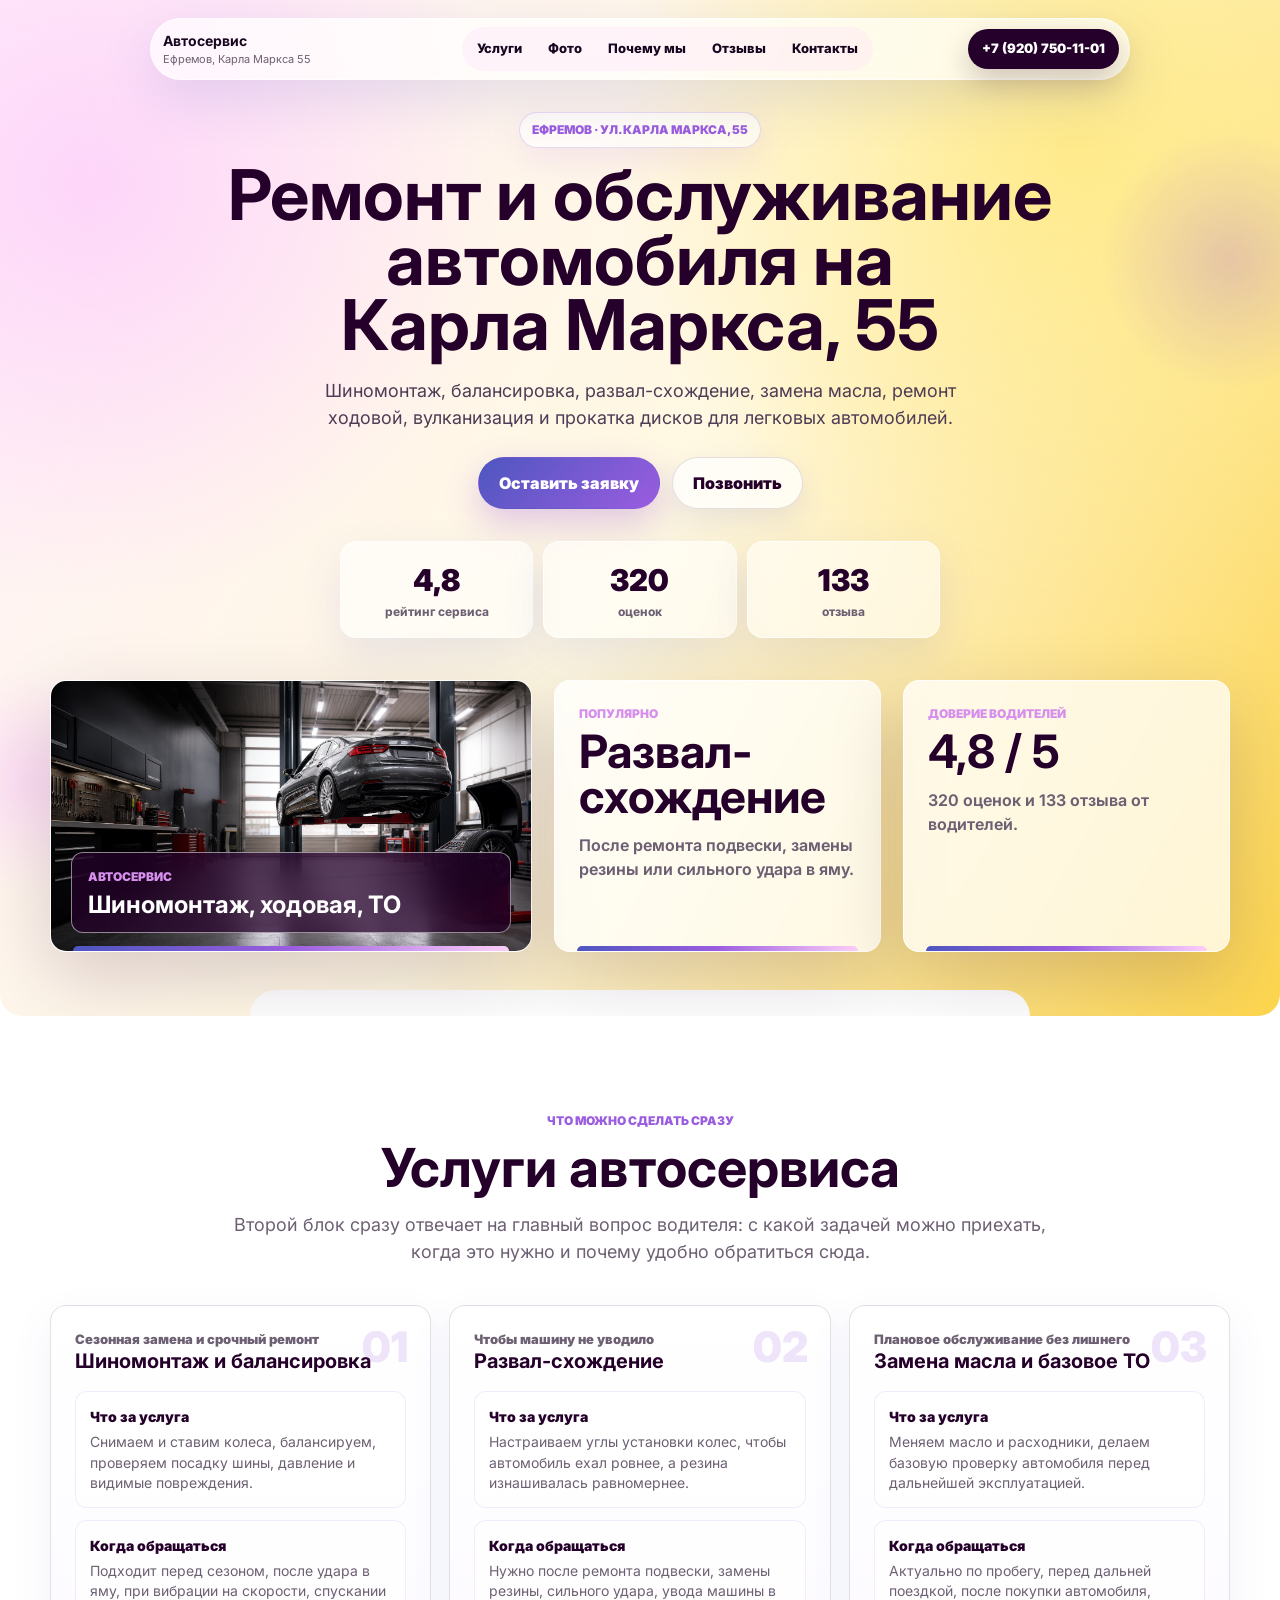
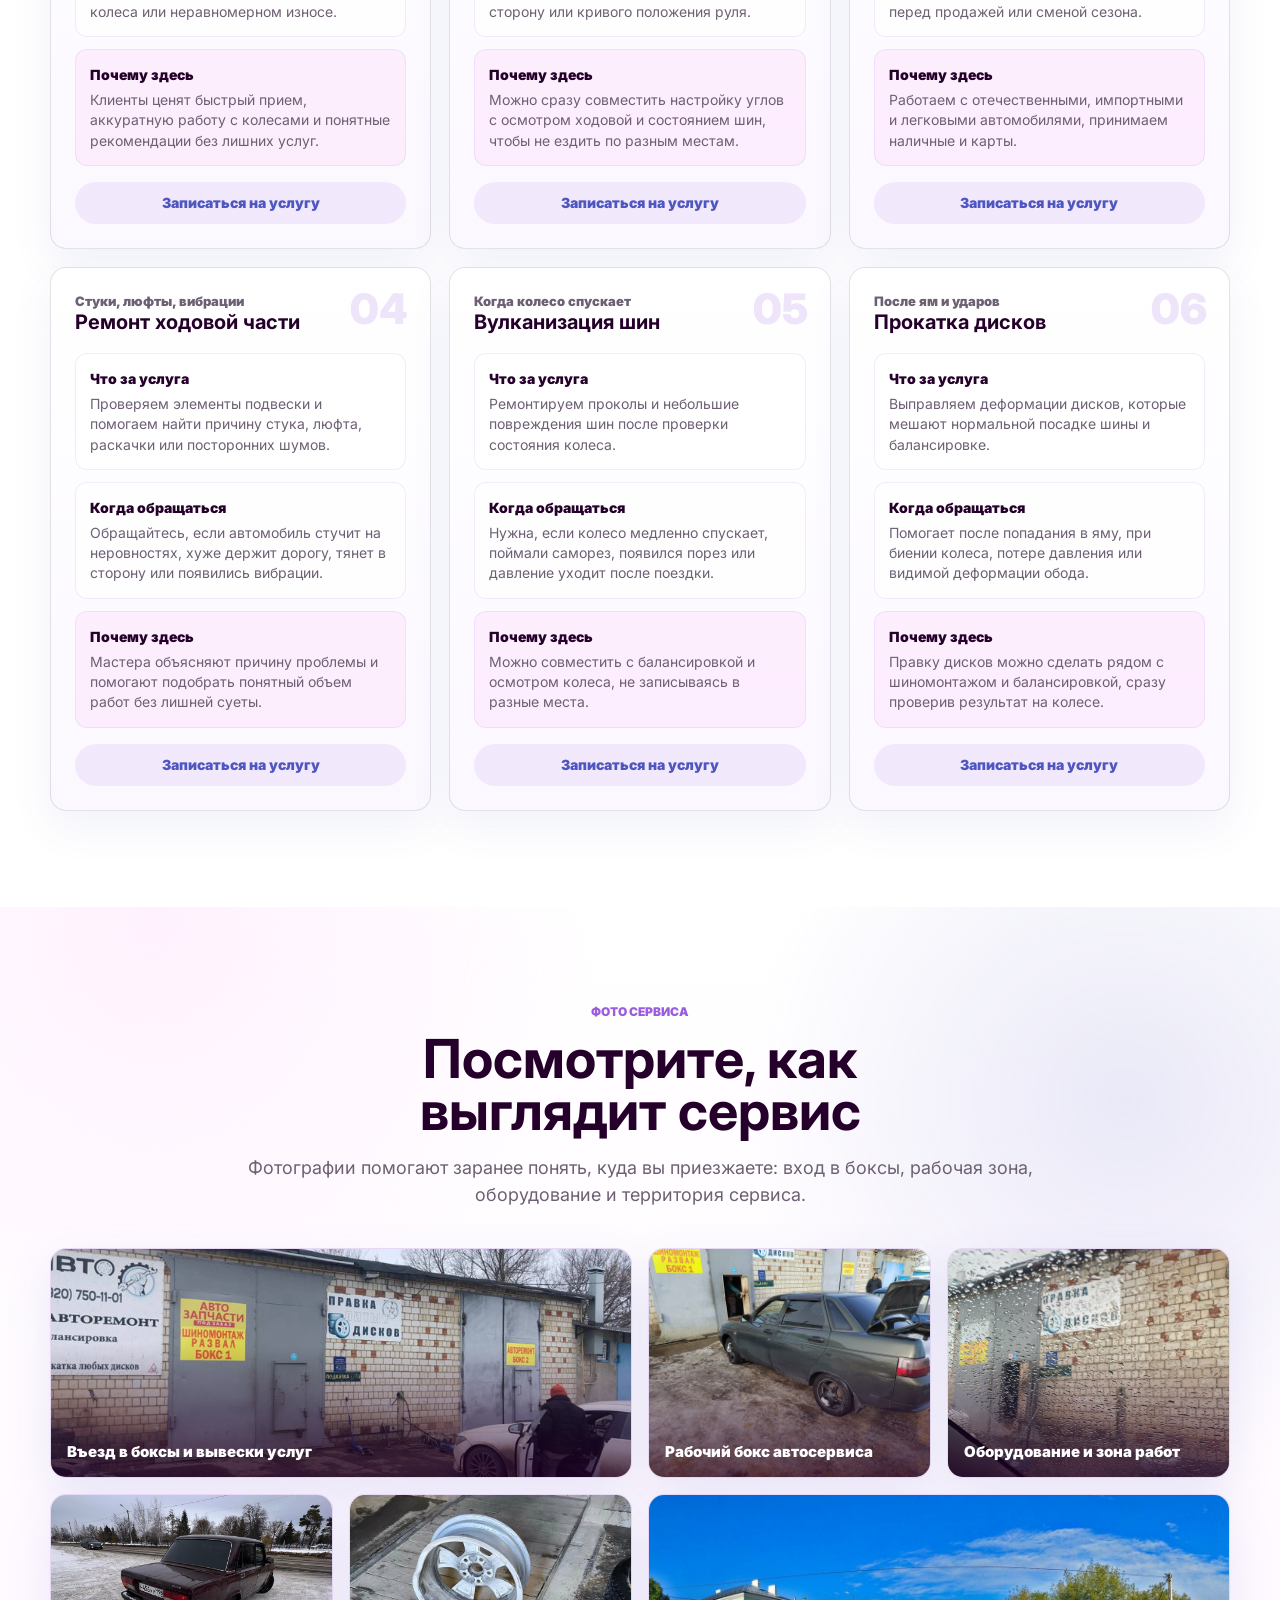
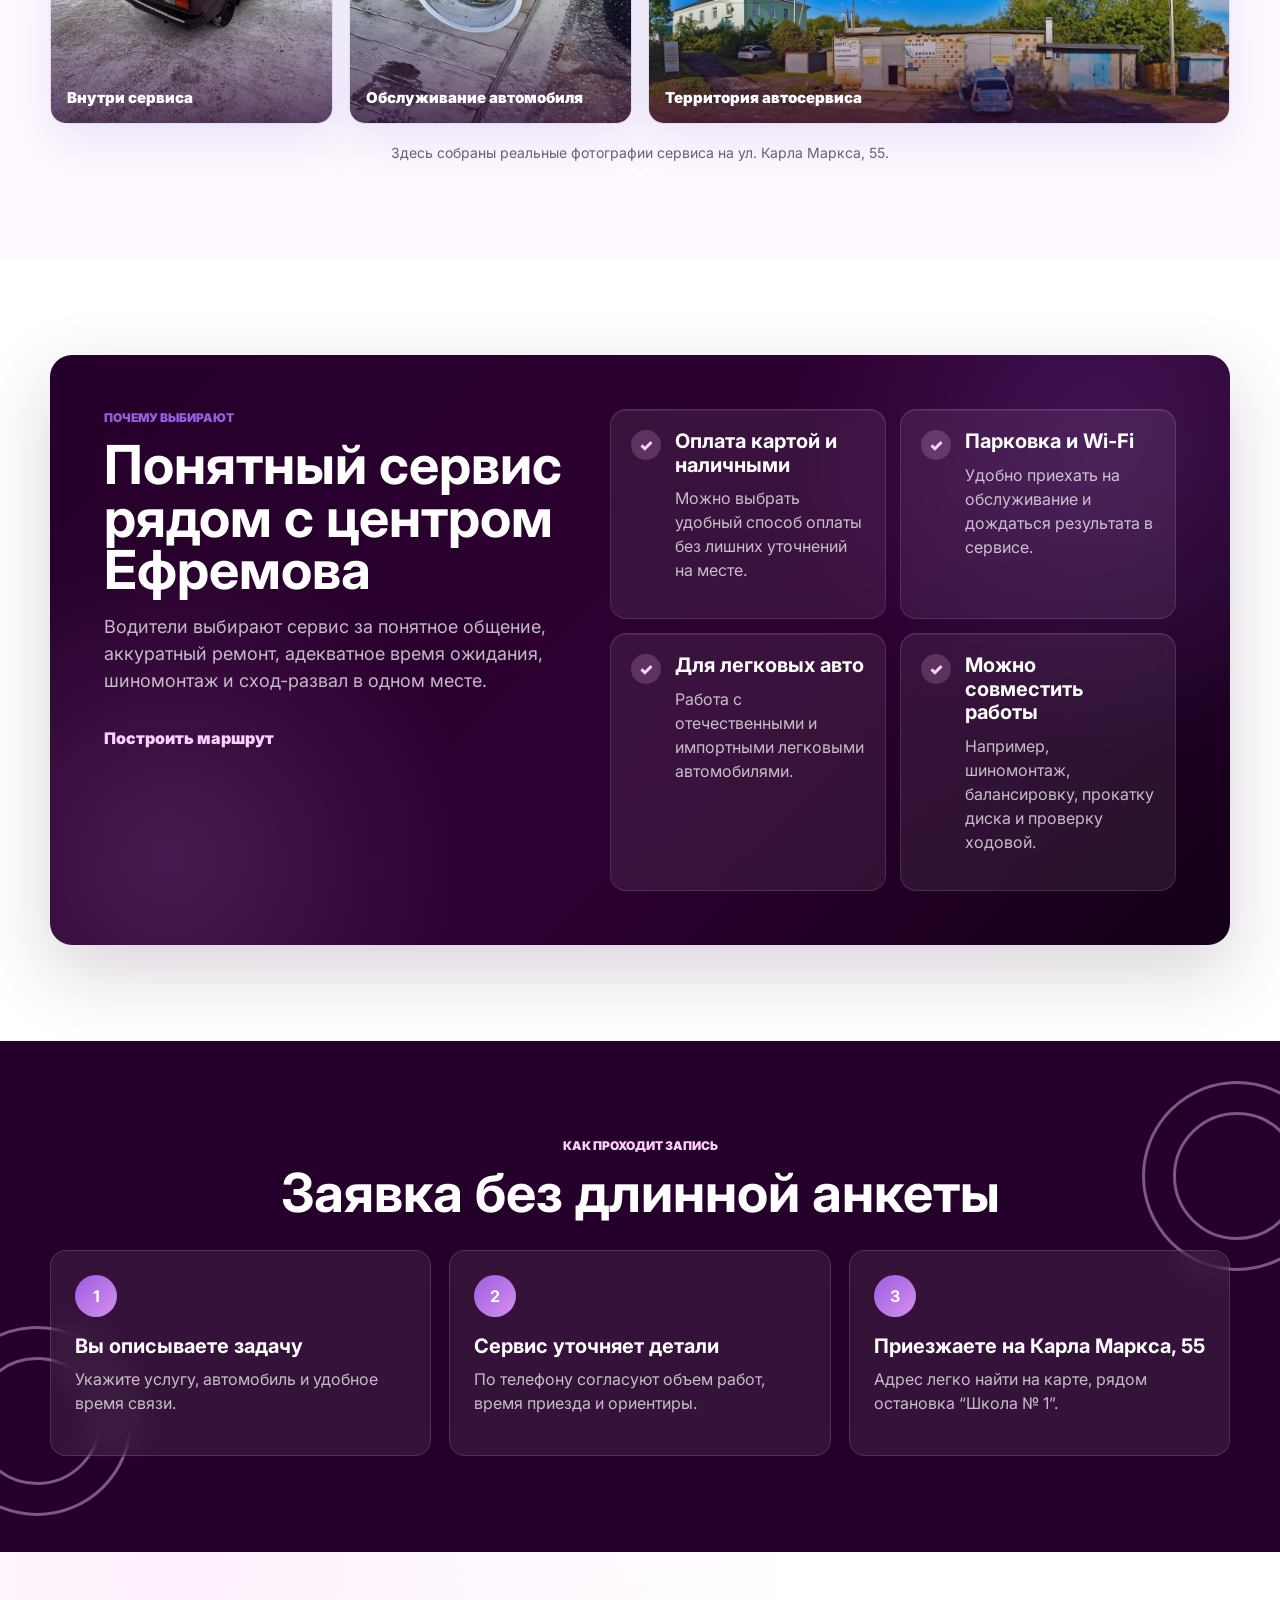
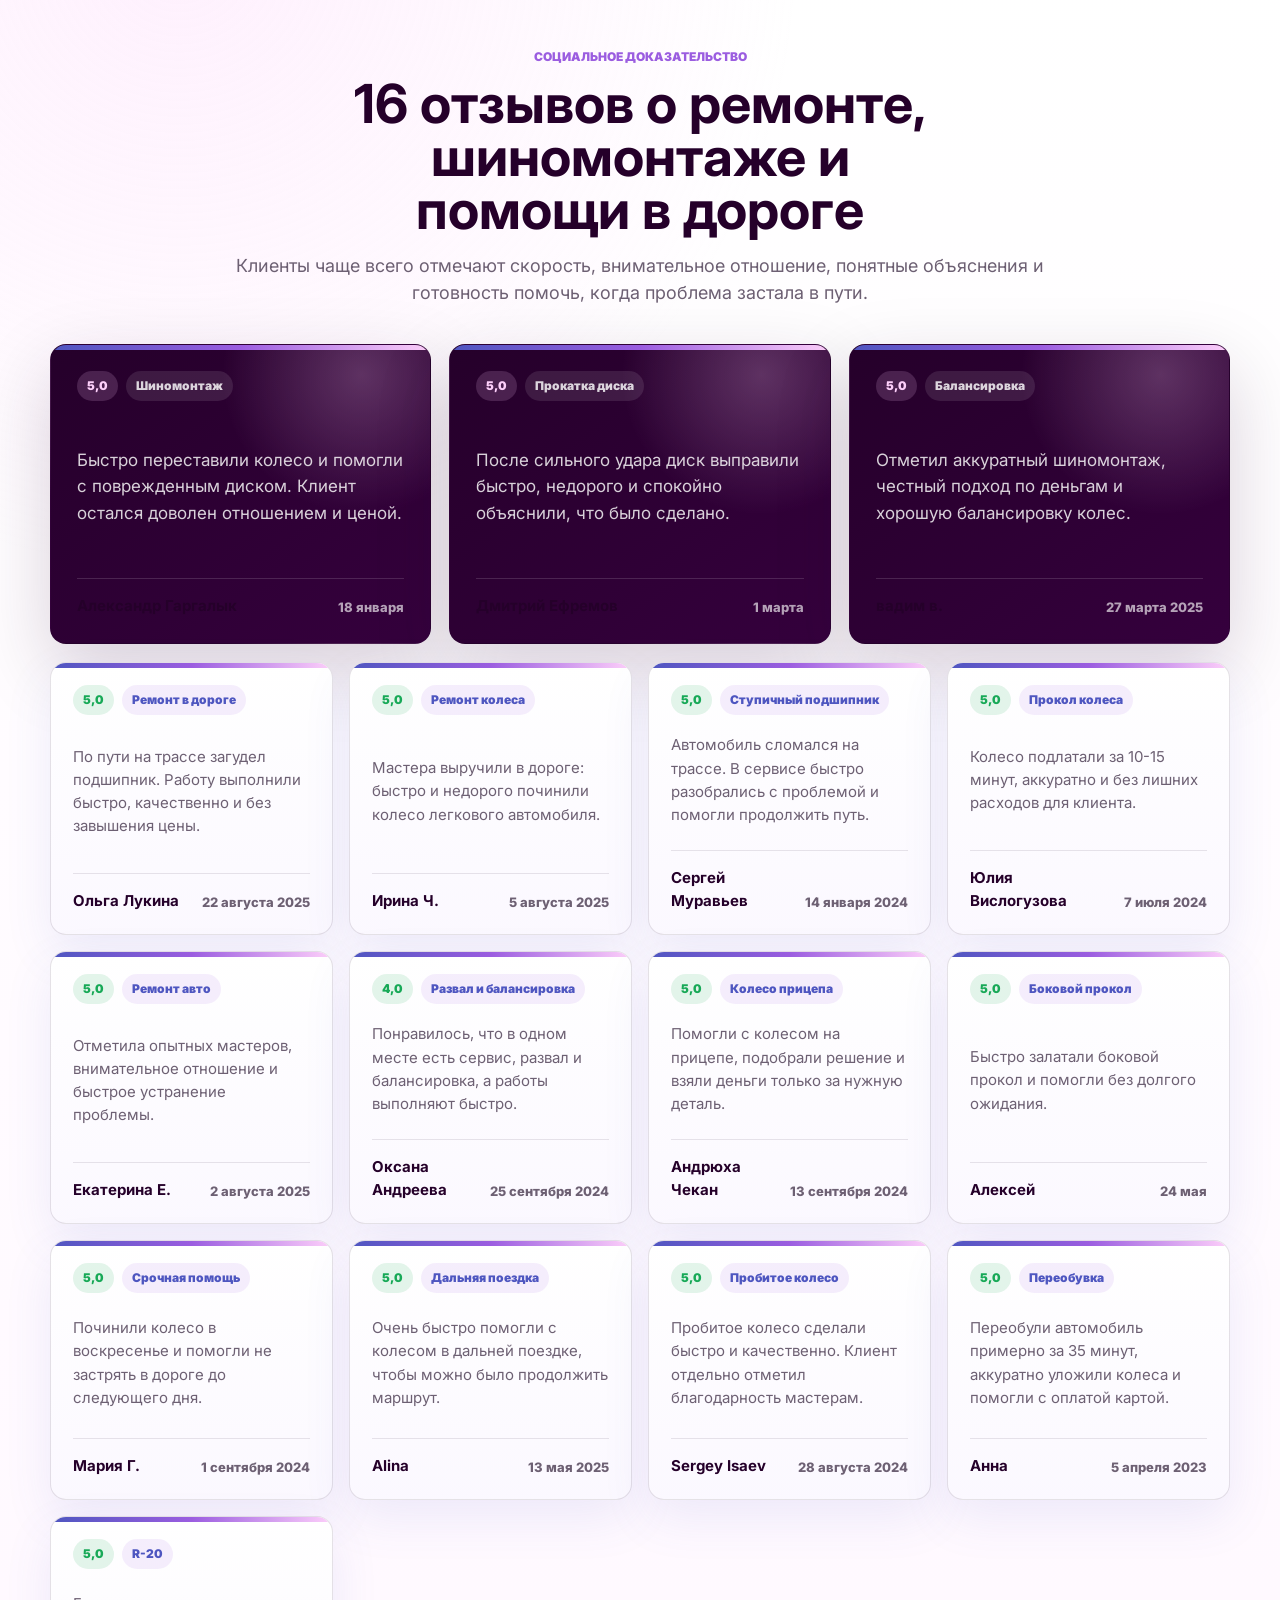
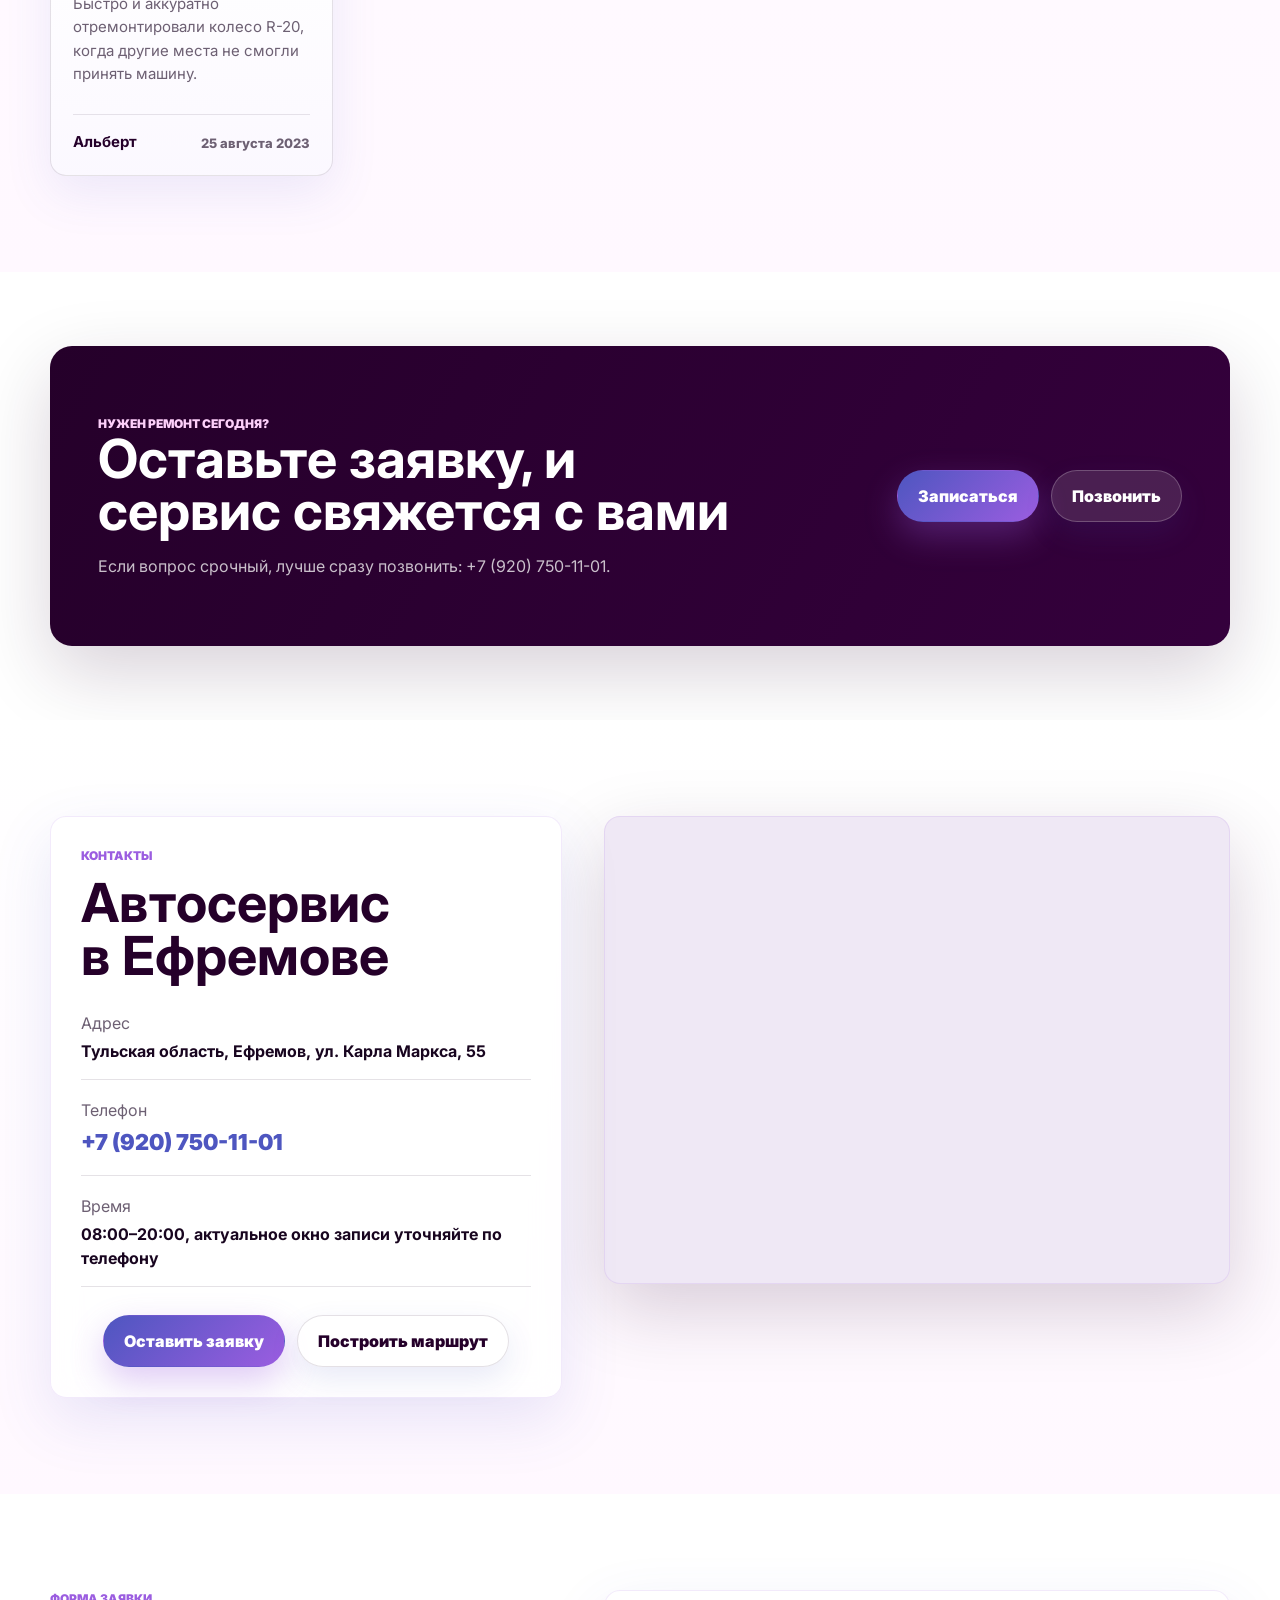
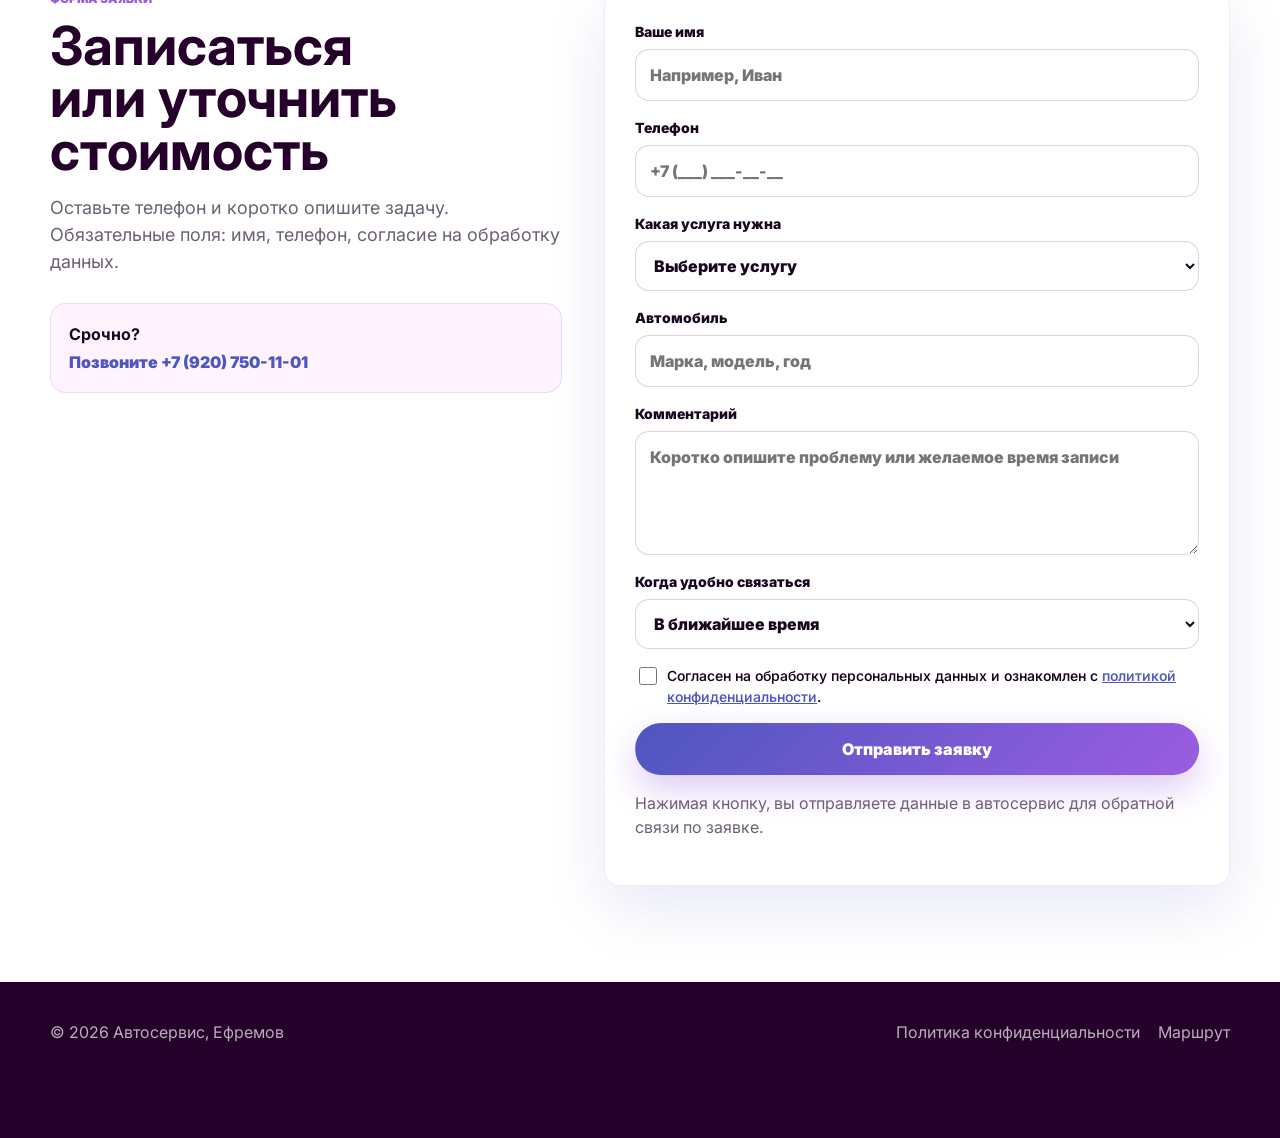
==== commit 3100edfb: "Publish autoservice landing" ====
--- a/index.html
+++ b/index.html
@@ -3,551 +3,706 @@
 <head>
     <meta charset="utf-8">
     <meta name="viewport" content="width=device-width, initial-scale=1">
-    <title>МТМ - автосервис в Ефремове рядом с М-4</title>
-    <meta name="description" content="Автосервис МТМ в Ефремове: диагностика, автоэлектрика, генераторы, двигатель, ходовая, тормоза, выхлоп, кондиционер и запчасти. Звоните: +7 (953) 966-73-77.">
-    <link rel="canonical" href="https://rombensonn.github.io/autoservice-efremov/">
+    <title>Автосервис в Ефремове на Карла Маркса, 55 | Шиномонтаж, развал-схождение, ремонт ходовой</title>
+    <meta name="description" content="Автосервис в Ефремове: шиномонтаж, балансировка, развал-схождение, замена масла, ремонт ходовой, вулканизация и прокатка дисков. Рейтинг 4,8, удобная запись и понятный сервис.">
     <meta name="robots" content="index, follow">
     <meta property="og:type" content="website">
-    <meta property="og:title" content="МТМ - автосервис в Ефремове">
-    <meta property="og:description" content="Помогаем в дороге рядом с М-4 и обслуживаем местные автомобили в Ефремове. Срочная диагностика, ремонт и запчасти.">
-    <meta property="og:url" content="https://rombensonn.github.io/autoservice-efremov/">
-    <meta property="og:image" content="https://rombensonn.github.io/autoservice-efremov/images/hero.webp">
-    <meta property="og:locale" content="ru_RU">
-    <meta name="theme-color" content="#15171c">
-    <link rel="icon" href="images/favicon.svg" type="image/svg+xml">
-    <link rel="preload" as="image" href="images/hero.webp">
+    <meta property="og:title" content="Автосервис в Ефремове на Карла Маркса, 55">
+    <meta property="og:description" content="Оставьте заявку на шиномонтаж, ТО, ремонт ходовой или развал-схождение. Телефон: +7 (920) 750-11-01.">
+    <meta property="og:image" content="https://rombensonn.github.io/autoservice-efremov/images/hero-workshop.png">
+    <link rel="canonical" href="https://rombensonn.github.io/autoservice-efremov/">
     <link rel="preconnect" href="https://fonts.googleapis.com">
     <link rel="preconnect" href="https://fonts.gstatic.com" crossorigin>
-    <link rel="stylesheet" href="https://fonts.googleapis.com/css2?family=Inter:wght@400;500;700;800;900&display=swap">
-    <link rel="stylesheet" href="css/styles.css">
-    <script type="application/ld+json">{
-    "@context": "https://schema.org",
-    "@type": "AutoRepair",
-    "name": "МТМ - Автосервис, автотехцентр",
-    "image": "https://rombensonn.github.io/autoservice-efremov/images/hero.webp",
-    "url": "https://rombensonn.github.io/autoservice-efremov/",
-    "telephone": "+7 (953) 966-73-77",
-    "priceRange": "Стоимость после диагностики",
-    "address": {
-        "@type": "PostalAddress",
-        "streetAddress": "Колхозная улица, 4",
-        "addressLocality": "Ефремов",
-        "addressRegion": "Тульская область",
-        "addressCountry": "RU"
-    },
-    "geo": {
-        "@type": "GeoCoordinates",
-        "latitude": 53.135496,
-        "longitude": 38.115437
-    },
-    "openingHoursSpecification": [
-        {
-            "@type": "OpeningHoursSpecification",
-            "dayOfWeek": [
-                "Monday",
-                "Tuesday",
-                "Wednesday",
-                "Thursday",
-                "Friday",
-                "Saturday",
-                "Sunday"
-            ],
-            "opens": "08:00",
-            "closes": "18:00"
-        }
-    ],
-    "aggregateRating": {
-        "@type": "AggregateRating",
-        "ratingValue": 4.4,
-        "ratingCount": 320,
-        "reviewCount": 212
-    },
-    "areaServed": [
-        "Ефремов",
-        "трасса М-4 Дон",
-        "Тульская область"
-    ],
-    "sameAs": [
-        "https://yandex.ru/maps/org/mtm/15872010788/"
-    ]
-}</script>
-    <script defer src="js/main.js"></script>
+    <link href="https://fonts.googleapis.com/css2?family=Inter:wght@400;550;650;700;800;900&display=swap" rel="stylesheet">
+    <link rel="icon" href="./images/favicon.svg" type="image/svg+xml">
+    <link rel="preload" href="./images/hero-workshop.png" as="image">
+    <link rel="stylesheet" href="./css/styles.css">
+    <script type="application/ld+json">{"@context":"https://schema.org","@type":"AutoRepair","name":"Автосервис","image":"https://rombensonn.github.io/autoservice-efremov/images/hero-workshop.png","telephone":"+7 (920) 750-11-01","address":{"@type":"PostalAddress","streetAddress":"ул. Карла Маркса, 55","addressLocality":"Ефремов","addressRegion":"Тульская область","addressCountry":"RU"},"aggregateRating":{"@type":"AggregateRating","ratingValue":"4.8","ratingCount":"320","reviewCount":"133"},"openingHours":"Mo-Su 08:00-20:00","paymentAccepted":"Cash, Credit Card","areaServed":"Ефремов","url":"https://rombensonn.github.io/autoservice-efremov/","sameAs":["https://yandex.ru/maps/-/CTQa6EzB"]}</script>
 </head>
 <body>
-<a class="skip-link" href="#services">Перейти к услугам</a>
-
-<header class="site-header" data-site-header aria-label="Основная навигация">
-    <div class="header-shell">
-        <a class="brand" href="https://rombensonn.github.io/autoservice-efremov/" aria-label="МТМ, на главную">
-            <span class="brand__mark">МТМ</span>
-            <span class="brand__text">Автосервис в Ефремове</span>
-        </a>
-        <div class="header-meta" aria-label="Статус и телефон">
-            <span data-business-status>Закрыто до 08:00</span>
-            <a class="header-phone" href="tel:+79539667377" aria-label="Позвонить в МТМ">
-                +7 (953) 966-73-77            </a>
+    <a class="skip-link" href="#services">К услугам</a>
+
+    <header class="site-header" data-header>
+        <div class="container header-inner">
+            <a class="brand" href="#top" aria-label="Автосервис на Карла Маркса, 55">
+                <span>
+                    <strong>Автосервис</strong>
+                    <small>Ефремов, Карла Маркса 55</small>
+                </span>
+            </a>
+            <nav class="nav" aria-label="Основная навигация">
+                <a href="#services">Услуги</a>
+                <a href="#gallery">Фото</a>
+                <a href="#trust">Почему мы</a>
+                <a href="#reviews">Отзывы</a>
+                <a href="#contacts">Контакты</a>
+            </nav>
+            <a class="header-phone" href="tel:+79207501101">+7 (920) 750-11-01</a>
         </div>
-        <button class="nav-toggle" type="button" aria-expanded="false" aria-controls="site-menu" aria-label="Открыть меню">
-            <span></span>
-            <span></span>
-            <span></span>
-        </button>
-    </div>
-    <nav class="nav" id="site-menu" aria-label="Разделы страницы">
-        <a href="#services">Услуги</a>
-        <a href="#proof">Отзывы</a>
-        <a href="#contacts">Контакты</a>
-        <a class="nav__call" href="tel:+79539667377">Позвонить</a>
-        <a class="nav__route" href="https://yandex.ru/maps/?rtext=~53.135496,38.115437&amp;rtt=auto" target="_blank" rel="noopener">Маршрут</a>
-    </nav>
-</header>
-
-<main>
-    <section class="hero">
-        <div class="hero__content">
-            <p class="eyebrow">Ефремов, Колхозная ул., 4 - рядом с М-4</p>
-            <h1>МТМ - автосервис в Ефремове</h1>
-            <p class="hero__lead">Срочная диагностика, ремонт и запчасти, когда машина подвела в дороге. Помогаем проезжим на М-4 и обслуживаем местные автомобили без лишних обещаний.</p>
-            <div class="hero__actions" aria-label="Основные действия">
-                <a class="btn btn--primary" href="tel:+79539667377">Позвонить в МТМ</a>
-                <a class="btn btn--secondary" href="https://yandex.ru/maps/?rtext=~53.135496,38.115437&amp;rtt=auto" target="_blank" rel="noopener">Построить маршрут</a>
-            </div>
-            <dl class="hero__facts" aria-label="Краткая информация">
-                <div>
-                    <dt>Рейтинг</dt>
-                    <dd>4,4 из 5</dd>
-                </div>
-                <div>
-                    <dt>Оценок</dt>
-                    <dd>320</dd>
-                </div>
-                <div>
-                    <dt>График</dt>
-                    <dd data-business-status>Закрыто до 08:00</dd>
-                </div>
-            </dl>
-        </div>
-        <div class="hero__media" aria-label="Сводка автосервиса">
-            <div class="panel-top">
-                <span>Сводка МТМ</span>
-                <strong data-business-status>Закрыто до 08:00</strong>
-            </div>
-            <img src="images/hero.webp" width="960" height="720" alt="Автосервис МТМ на Колхозной улице в Ефремове" fetchpriority="high">
-            <div class="hero-card">
-                <span>Звоните перед приездом</span>
-                <strong>+7 (953) 966-73-77</strong>
-                <small>ежедневно 08:00-18:00</small>
-            </div>
-            <div class="mini-grid" aria-label="Показатели из карточки">
-                <span><b>4,4</b> рейтинг</span>
-                <span><b>212</b> отзывов</span>
-                <span><b>40</b> фото</span>
-            </div>
-        </div>
-    </section>
-
-    <section class="section services" id="services" aria-labelledby="services-title">
-        <div class="section__head">
-            <p class="eyebrow">Услуги</p>
-            <h2 id="services-title">Сначала разбираемся с причиной, потом согласуем ремонт</h2>
-            <p>Ниже - основные работы из карточки МТМ, разложенные по реальным ситуациям: что делаем, когда обращаться и почему это удобно именно здесь.</p>
-        </div>
-        <div class="service-grid">
-                            <details class="service-card" open>
-                    <summary>
-                        <span class="service-card__tag">М-4 и Ефремов</span>
-                        <span class="service-card__title">Срочная помощь на трассе и первичная диагностика</span>
-                    </summary>
-                    <div class="service-card__body">
+    </header>
+
+    <main id="top">
+        <section class="hero" aria-labelledby="hero-title">
+            <div class="hero-glow hero-glow-one" aria-hidden="true"></div>
+            <div class="hero-glow hero-glow-two" aria-hidden="true"></div>
+            <div class="container hero-content">
+                <div class="hero-copy">
+                    <p class="eyebrow hero-badge">Ефремов · ул. Карла Маркса, 55</p>
+                    <h1 id="hero-title">Ремонт и обслуживание автомобиля на Карла Маркса, 55</h1>
+                    <p class="hero-lead">Шиномонтаж, балансировка, развал-схождение, замена масла, ремонт ходовой, вулканизация и прокатка дисков для легковых автомобилей.</p>
+                    <div class="hero-actions" aria-label="Основные действия">
+                        <a class="button button-primary" href="#request">Оставить заявку</a>
+                        <a class="button button-secondary" href="tel:+79207501101">Позвонить</a>
+                    </div>
+                    <dl class="hero-facts" aria-label="Показатели доверия автосервиса">
                         <div>
-                            <h3>Что делаем</h3>
-                            <p>Осматриваем автомобиль, считываем ошибки, проверяем базовые узлы и помогаем понять, можно ли продолжать путь.</p>
+                            <dt>4,8</dt>
+                            <dd>рейтинг сервиса</dd>
                         </div>
                         <div>
-                            <h3>Когда обращаться</h3>
-                            <p>Вы встали рядом с Ефремовым, машина заглохла, пропала тяга, горит ошибка или эвакуатор уже везет авто в сервис.</p>
+                            <dt>320</dt>
+                            <dd>оценок</dd>
                         </div>
                         <div>
-                            <h3>Почему у нас</h3>
-                            <p>В отзывах чаще всего благодарят за то, что приняли в сложной ситуации, помогли с эвакуатором, такси и поиском решения.</p>
+                            <dt>133</dt>
+                            <dd>отзыва</dd>
                         </div>
-                    </div>
-                </details>
-                            <details class="service-card" >
-                    <summary>
-                        <span class="service-card__tag">Ошибки, датчики, проводка</span>
-                        <span class="service-card__title">Компьютерная диагностика и автоэлектрика</span>
-                    </summary>
-                    <div class="service-card__body">
+                    </dl>
+                </div>
+
+                <div class="hero-showcase" aria-label="Ключевые услуги и преимущества">
+                    <article class="showcase-card showcase-card-wide">
+                        <img class="showcase-image" src="./images/hero-workshop.png" alt="Ремонтная зона автосервиса" width="1680" height="960">
+                        <div class="showcase-caption">
+                            <span>Автосервис</span>
+                            <strong>Шиномонтаж, ходовая, ТО</strong>
+                        </div>
+                    </article>
+                    <article class="showcase-card">
+                        <p class="card-kicker">Популярно</p>
+                        <h2>Развал-схождение</h2>
+                        <p>После ремонта подвески, замены резины или сильного удара в яму.</p>
+                    </article>
+                    <article class="showcase-card">
+                        <p class="card-kicker">Доверие водителей</p>
+                        <h2>4,8 / 5</h2>
+                        <p>320 оценок и 133 отзыва от водителей.</p>
+                    </article>
+                </div>
+            </div>
+        </section>
+
+        <section class="section services-section" id="services" aria-labelledby="services-title">
+            <div class="container">
+                <div class="section-heading">
+                    <p class="eyebrow">Что можно сделать сразу</p>
+                    <h2 id="services-title">Услуги автосервиса</h2>
+                    <p>Второй блок сразу отвечает на главный вопрос водителя: с какой задачей можно приехать, когда это нужно и почему удобно обратиться сюда.</p>
+                </div>
+                <div class="services-grid">
+                                            <article class="service-card">
+                            <div class="service-index">01</div>
+                            <p class="service-tag">Сезонная замена и срочный ремонт</p>
+                            <h3>Шиномонтаж и балансировка</h3>
+                            <div class="service-details">
+                                <div>
+                                    <strong>Что за услуга</strong>
+                                    <p>Снимаем и ставим колеса, балансируем, проверяем посадку шины, давление и видимые повреждения.</p>
+                                </div>
+                                <div>
+                                    <strong>Когда обращаться</strong>
+                                    <p>Подходит перед сезоном, после удара в яму, при вибрации на скорости, спускании колеса или неравномерном износе.</p>
+                                </div>
+                                <div>
+                                    <strong>Почему здесь</strong>
+                                    <p>Клиенты ценят быстрый прием, аккуратную работу с колесами и понятные рекомендации без лишних услуг.</p>
+                                </div>
+                            </div>
+                            <a class="service-link" href="#request">Записаться на услугу</a>
+                        </article>
+                                            <article class="service-card">
+                            <div class="service-index">02</div>
+                            <p class="service-tag">Чтобы машину не уводило</p>
+                            <h3>Развал-схождение</h3>
+                            <div class="service-details">
+                                <div>
+                                    <strong>Что за услуга</strong>
+                                    <p>Настраиваем углы установки колес, чтобы автомобиль ехал ровнее, а резина изнашивалась равномернее.</p>
+                                </div>
+                                <div>
+                                    <strong>Когда обращаться</strong>
+                                    <p>Нужно после ремонта подвески, замены резины, сильного удара, увода машины в сторону или кривого положения руля.</p>
+                                </div>
+                                <div>
+                                    <strong>Почему здесь</strong>
+                                    <p>Можно сразу совместить настройку углов с осмотром ходовой и состоянием шин, чтобы не ездить по разным местам.</p>
+                                </div>
+                            </div>
+                            <a class="service-link" href="#request">Записаться на услугу</a>
+                        </article>
+                                            <article class="service-card">
+                            <div class="service-index">03</div>
+                            <p class="service-tag">Плановое обслуживание без лишнего</p>
+                            <h3>Замена масла и базовое ТО</h3>
+                            <div class="service-details">
+                                <div>
+                                    <strong>Что за услуга</strong>
+                                    <p>Меняем масло и расходники, делаем базовую проверку автомобиля перед дальнейшей эксплуатацией.</p>
+                                </div>
+                                <div>
+                                    <strong>Когда обращаться</strong>
+                                    <p>Актуально по пробегу, перед дальней поездкой, после покупки автомобиля, перед продажей или сменой сезона.</p>
+                                </div>
+                                <div>
+                                    <strong>Почему здесь</strong>
+                                    <p>Работаем с отечественными, импортными и легковыми автомобилями, принимаем наличные и карты.</p>
+                                </div>
+                            </div>
+                            <a class="service-link" href="#request">Записаться на услугу</a>
+                        </article>
+                                            <article class="service-card">
+                            <div class="service-index">04</div>
+                            <p class="service-tag">Стуки, люфты, вибрации</p>
+                            <h3>Ремонт ходовой части</h3>
+                            <div class="service-details">
+                                <div>
+                                    <strong>Что за услуга</strong>
+                                    <p>Проверяем элементы подвески и помогаем найти причину стука, люфта, раскачки или посторонних шумов.</p>
+                                </div>
+                                <div>
+                                    <strong>Когда обращаться</strong>
+                                    <p>Обращайтесь, если автомобиль стучит на неровностях, хуже держит дорогу, тянет в сторону или появились вибрации.</p>
+                                </div>
+                                <div>
+                                    <strong>Почему здесь</strong>
+                                    <p>Мастера объясняют причину проблемы и помогают подобрать понятный объем работ без лишней суеты.</p>
+                                </div>
+                            </div>
+                            <a class="service-link" href="#request">Записаться на услугу</a>
+                        </article>
+                                            <article class="service-card">
+                            <div class="service-index">05</div>
+                            <p class="service-tag">Когда колесо спускает</p>
+                            <h3>Вулканизация шин</h3>
+                            <div class="service-details">
+                                <div>
+                                    <strong>Что за услуга</strong>
+                                    <p>Ремонтируем проколы и небольшие повреждения шин после проверки состояния колеса.</p>
+                                </div>
+                                <div>
+                                    <strong>Когда обращаться</strong>
+                                    <p>Нужна, если колесо медленно спускает, поймали саморез, появился порез или давление уходит после поездки.</p>
+                                </div>
+                                <div>
+                                    <strong>Почему здесь</strong>
+                                    <p>Можно совместить с балансировкой и осмотром колеса, не записываясь в разные места.</p>
+                                </div>
+                            </div>
+                            <a class="service-link" href="#request">Записаться на услугу</a>
+                        </article>
+                                            <article class="service-card">
+                            <div class="service-index">06</div>
+                            <p class="service-tag">После ям и ударов</p>
+                            <h3>Прокатка дисков</h3>
+                            <div class="service-details">
+                                <div>
+                                    <strong>Что за услуга</strong>
+                                    <p>Выправляем деформации дисков, которые мешают нормальной посадке шины и балансировке.</p>
+                                </div>
+                                <div>
+                                    <strong>Когда обращаться</strong>
+                                    <p>Помогает после попадания в яму, при биении колеса, потере давления или видимой деформации обода.</p>
+                                </div>
+                                <div>
+                                    <strong>Почему здесь</strong>
+                                    <p>Правку дисков можно сделать рядом с шиномонтажом и балансировкой, сразу проверив результат на колесе.</p>
+                                </div>
+                            </div>
+                            <a class="service-link" href="#request">Записаться на услугу</a>
+                        </article>
+                                    </div>
+            </div>
+        </section>
+
+        <section class="section gallery-section" id="gallery" aria-labelledby="gallery-title">
+            <div class="container">
+                <div class="section-heading">
+                    <p class="eyebrow">Фото сервиса</p>
+                    <h2 id="gallery-title">Посмотрите, как выглядит сервис</h2>
+                    <p>Фотографии помогают заранее понять, куда вы приезжаете: вход в боксы, рабочая зона, оборудование и территория сервиса.</p>
+                </div>
+                <div class="gallery-grid" aria-label="Фотографии автосервиса">
+                                            <button
+                            class="gallery-card gallery-card-wide"
+                            type="button"
+                            data-gallery-trigger
+                            data-full="./images/gallery/yandex-01.jpg"
+                            data-caption="Въезд в боксы и вывески услуг"
+                            aria-label="Открыть фото: Въезд в боксы и вывески услуг"
+                        >
+                            <img src="./images/gallery/yandex-01.jpg" alt="Фасад автосервиса на улице Карла Маркса, 55 в Ефремове" loading="lazy">
+                            <span>Въезд в боксы и вывески услуг</span>
+                        </button>
+                                            <button
+                            class="gallery-card "
+                            type="button"
+                            data-gallery-trigger
+                            data-full="./images/gallery/yandex-02.jpg"
+                            data-caption="Рабочий бокс автосервиса"
+                            aria-label="Открыть фото: Рабочий бокс автосервиса"
+                        >
+                            <img src="./images/gallery/yandex-02.jpg" alt="Рабочая зона автосервиса с автомобилем на обслуживании" loading="lazy">
+                            <span>Рабочий бокс автосервиса</span>
+                        </button>
+                                            <button
+                            class="gallery-card "
+                            type="button"
+                            data-gallery-trigger
+                            data-full="./images/gallery/yandex-03.jpg"
+                            data-caption="Оборудование и зона работ"
+                            aria-label="Открыть фото: Оборудование и зона работ"
+                        >
+                            <img src="./images/gallery/yandex-03.jpg" alt="Оборудование и помещение автосервиса" loading="lazy">
+                            <span>Оборудование и зона работ</span>
+                        </button>
+                                            <button
+                            class="gallery-card "
+                            type="button"
+                            data-gallery-trigger
+                            data-full="./images/gallery/yandex-04.jpg"
+                            data-caption="Внутри сервиса"
+                            aria-label="Открыть фото: Внутри сервиса"
+                        >
+                            <img src="./images/gallery/yandex-04.jpg" alt="Фото помещения автосервиса" loading="lazy">
+                            <span>Внутри сервиса</span>
+                        </button>
+                                            <button
+                            class="gallery-card "
+                            type="button"
+                            data-gallery-trigger
+                            data-full="./images/gallery/yandex-05.jpg"
+                            data-caption="Обслуживание автомобиля"
+                            aria-label="Открыть фото: Обслуживание автомобиля"
+                        >
+                            <img src="./images/gallery/yandex-05.jpg" alt="Автомобиль и оборудование в автосервисе" loading="lazy">
+                            <span>Обслуживание автомобиля</span>
+                        </button>
+                                            <button
+                            class="gallery-card gallery-card-wide"
+                            type="button"
+                            data-gallery-trigger
+                            data-full="./images/gallery/yandex-06.jpg"
+                            data-caption="Территория автосервиса"
+                            aria-label="Открыть фото: Территория автосервиса"
+                        >
+                            <img src="./images/gallery/yandex-06.jpg" alt="Фасад и территория автосервиса" loading="lazy">
+                            <span>Территория автосервиса</span>
+                        </button>
+                                    </div>
+                <p class="gallery-source">Здесь собраны реальные фотографии сервиса на ул. Карла Маркса, 55.</p>
+            </div>
+        </section>
+
+        <section class="section trust-section" id="trust" aria-labelledby="trust-title">
+            <div class="container trust-layout">
+                <div>
+                    <p class="eyebrow">Почему выбирают</p>
+                    <h2 id="trust-title">Понятный сервис рядом с центром Ефремова</h2>
+                    <p class="section-text">Водители выбирают сервис за понятное общение, аккуратный ремонт, адекватное время ожидания, шиномонтаж и сход-развал в одном месте.</p>
+                    <a class="text-link" href="https://yandex.ru/maps/-/CTQa6EzB" target="_blank" rel="noopener">Построить маршрут</a>
+                </div>
+                <div class="trust-list" role="list">
+                    <div class="trust-item" role="listitem">
+                        <span aria-hidden="true">✓</span>
                         <div>
-                            <h3>Что делаем</h3>
-                            <p>Проверяем электронные системы, цепи питания, датчики, генераторную группу и причины нестабильной работы.</p>
+                            <h3>Оплата картой и наличными</h3>
+                            <p>Можно выбрать удобный способ оплаты без лишних уточнений на месте.</p>
                         </div>
+                    </div>
+                    <div class="trust-item" role="listitem">
+                        <span aria-hidden="true">✓</span>
                         <div>
-                            <h3>Когда обращаться</h3>
-                            <p>Машина не заводится, троит, горят ошибки, пропала зарядка, появились сбои после плохой дороги или влаги.</p>
+                            <h3>Парковка и Wi‑Fi</h3>
+                            <p>Удобно приехать на обслуживание и дождаться результата в сервисе.</p>
                         </div>
+                    </div>
+                    <div class="trust-item" role="listitem">
+                        <span aria-hidden="true">✓</span>
                         <div>
-                            <h3>Почему у нас</h3>
-                            <p>Сначала ищем причину и объясняем ее простыми словами, чтобы ремонт был согласованным, а не случайным набором замен.</p>
+                            <h3>Для легковых авто</h3>
+                            <p>Работа с отечественными и импортными легковыми автомобилями.</p>
                         </div>
                     </div>
-                </details>
-                            <details class="service-card" >
-                    <summary>
-                        <span class="service-card__tag">Нет зарядки или запуска</span>
-                        <span class="service-card__title">Генераторы и стартеры</span>
-                    </summary>
-                    <div class="service-card__body">
+                    <div class="trust-item" role="listitem">
+                        <span aria-hidden="true">✓</span>
                         <div>
-                            <h3>Что делаем</h3>
-                            <p>Диагностируем, снимаем, ремонтируем или меняем генераторы и стартеры, подбираем нужные детали.</p>
+                            <h3>Можно совместить работы</h3>
+                            <p>Например, шиномонтаж, балансировку, прокатку диска и проверку ходовой.</p>
                         </div>
-                        <div>
-                            <h3>Когда обращаться</h3>
-                            <p>Аккумулятор не заряжается, загорелась лампа АКБ, машина перестала запускаться или заглохла в дороге.</p>
-                        </div>
-                        <div>
-                            <h3>Почему у нас</h3>
-                            <p>Поломки генератора часто встречаются в историях клиентов МТМ: задача сервиса - вернуть машину к движению без лишней суеты.</p>
-                        </div>
-                    </div>
-                </details>
-                            <details class="service-card" >
-                    <summary>
-                        <span class="service-card__tag">Сложные поломки</span>
-                        <span class="service-card__title">Двигатель, ГРМ, ГБЦ и эндоскопия</span>
-                    </summary>
-                    <div class="service-card__body">
-                        <div>
-                            <h3>Что делаем</h3>
-                            <p>Проверяем состояние двигателя, ремня ГРМ, ГБЦ, компрессии и внутренних узлов, подбираем сценарий ремонта.</p>
-                        </div>
-                        <div>
-                            <h3>Когда обращаться</h3>
-                            <p>Порвало ремень, был перегрев, слышны посторонние звуки, ушла мощность или нужен капитальный ремонт.</p>
-                        </div>
-                        <div>
-                            <h3>Почему у нас</h3>
-                            <p>Не обещаем невозможное за час: сложные работы разбираем по этапам, согласуем детали и сроки до ремонта.</p>
-                        </div>
-                    </div>
-                </details>
-                            <details class="service-card" >
-                    <summary>
-                        <span class="service-card__tag">Плохое топливо</span>
-                        <span class="service-card__title">Топливная система, форсунки, инжектор, карбюратор</span>
-                    </summary>
-                    <div class="service-card__body">
-                        <div>
-                            <h3>Что делаем</h3>
-                            <p>Чистим и ремонтируем элементы топливной системы, форсунки, инжектор, карбюратор и сопутствующие узлы.</p>
-                        </div>
-                        <div>
-                            <h3>Когда обращаться</h3>
-                            <p>Автомобиль дергается, плохо заводится, троит, не набирает обороты или есть подозрение на некачественное топливо.</p>
-                        </div>
-                        <div>
-                            <h3>Почему у нас</h3>
-                            <p>Сначала проверяем симптомы и источник проблемы, чтобы не менять рабочие детали только из-за похожих признаков.</p>
-                        </div>
-                    </div>
-                </details>
-                            <details class="service-card" >
-                    <summary>
-                        <span class="service-card__tag">Безопасность движения</span>
-                        <span class="service-card__title">Ходовая, тормоза, рулевые рейки, шаровые, рычаги</span>
-                    </summary>
-                    <div class="service-card__body">
-                        <div>
-                            <h3>Что делаем</h3>
-                            <p>Диагностируем и ремонтируем подвеску, тормозную систему, рулевое управление, рычаги и шаровые опоры.</p>
-                        </div>
-                        <div>
-                            <h3>Когда обращаться</h3>
-                            <p>Слышны стуки, машину ведет, появилась вибрация, увеличился тормозной путь или предстоит дальняя поездка.</p>
-                        </div>
-                        <div>
-                            <h3>Почему у нас</h3>
-                            <p>Для трассы это вопрос безопасности: помогаем понять, можно ли ехать дальше или лучше устранить неисправность сразу.</p>
-                        </div>
-                    </div>
-                </details>
-                            <details class="service-card" >
-                    <summary>
-                        <span class="service-card__tag">Трансмиссия</span>
-                        <span class="service-card__title">КПП, сцепление и мост</span>
-                    </summary>
-                    <div class="service-card__body">
-                        <div>
-                            <h3>Что делаем</h3>
-                            <p>Проверяем коробку передач, сцепление, мост и связанные узлы, выполняем ремонт после согласования объема.</p>
-                        </div>
-                        <div>
-                            <h3>Когда обращаться</h3>
-                            <p>Передачи включаются плохо, сцепление буксует, появились шумы, удары или автомобиль тяжело трогается.</p>
-                        </div>
-                        <div>
-                            <h3>Почему у нас</h3>
-                            <p>Такие работы требуют точной диагностики: предупреждаем о возможном разборе и согласуем дальнейшие шаги.</p>
-                        </div>
-                    </div>
-                </details>
-                            <details class="service-card" >
-                    <summary>
-                        <span class="service-card__tag">Громкий выхлоп</span>
-                        <span class="service-card__title">Выхлоп, катализатор и сварочные работы</span>
-                    </summary>
-                    <div class="service-card__body">
-                        <div>
-                            <h3>Что делаем</h3>
-                            <p>Ремонтируем выхлопную систему, гофры, катализаторы и элементы, где требуется сварка.</p>
-                        </div>
-                        <div>
-                            <h3>Когда обращаться</h3>
-                            <p>Машина стала громкой, прогорела гофра, зацепили защиту, оторвался крепеж или нужен быстрый дорожный ремонт.</p>
-                        </div>
-                        <div>
-                            <h3>Почему у нас</h3>
-                            <p>В карточке отмечены сварочные работы, а в отзывах есть истории, когда такие поломки закрывали быстро и по делу.</p>
-                        </div>
-                    </div>
-                </details>
-                            <details class="service-card" >
-                    <summary>
-                        <span class="service-card__tag">Комфорт и тяга</span>
-                        <span class="service-card__title">Кондиционер и турбина</span>
-                    </summary>
-                    <div class="service-card__body">
-                        <div>
-                            <h3>Что делаем</h3>
-                            <p>Диагностируем и ремонтируем автокондиционер, выполняем заправку, проверяем турбину, патрубки и наддув.</p>
-                        </div>
-                        <div>
-                            <h3>Когда обращаться</h3>
-                            <p>Кондиционер перестал холодить, появилась ошибка, машина потеряла мощность или обнаружены следы масла в патрубках.</p>
-                        </div>
-                        <div>
-                            <h3>Почему у нас</h3>
-                            <p>Помогаем не просто погасить ошибку, а найти причину, особенно когда впереди еще сотни километров дороги.</p>
-                        </div>
-                    </div>
-                </details>
-                            <details class="service-card" >
-                    <summary>
-                        <span class="service-card__tag">Плановое обслуживание</span>
-                        <span class="service-card__title">ТО, масло, фаркоп и запчасти под заказ</span>
-                    </summary>
-                    <div class="service-card__body">
-                        <div>
-                            <h3>Что делаем</h3>
-                            <p>Меняем масло, выполняем базовое обслуживание, устанавливаем фаркоп, помогаем с подбором и заказом запчастей.</p>
-                        </div>
-                        <div>
-                            <h3>Когда обращаться</h3>
-                            <p>Нужно подготовить машину к поездке, сделать регулярное ТО, заменить расходники или найти деталь под конкретный автомобиль.</p>
-                        </div>
-                        <div>
-                            <h3>Почему у нас</h3>
-                            <p>В карточке указаны запчасти под заказ, оплата картой, парковка, Wi-Fi и предварительная запись.</p>
-                        </div>
-                    </div>
-                </details>
-                    </div>
-    </section>
-
-    <section class="section process" aria-labelledby="process-title">
-        <div class="section__head section__head--compact">
-            <p class="eyebrow">Как помогаем</p>
-            <h2 id="process-title">От “что случилось?” к “можно ехать дальше”</h2>
+                    </div>
+                </div>
+            </div>
+        </section>
+
+        <section class="section process-section" aria-labelledby="process-title">
+            <div class="loop-line loop-line-one" aria-hidden="true"></div>
+            <div class="loop-line loop-line-two" aria-hidden="true"></div>
+            <div class="container">
+                <div class="section-heading compact">
+                    <p class="eyebrow">Как проходит запись</p>
+                    <h2 id="process-title">Заявка без длинной анкеты</h2>
+                </div>
+                <div class="process-grid">
+                    <div>
+                        <strong>1</strong>
+                        <h3>Вы описываете задачу</h3>
+                        <p>Укажите услугу, автомобиль и удобное время связи.</p>
+                    </div>
+                    <div>
+                        <strong>2</strong>
+                        <h3>Сервис уточняет детали</h3>
+                        <p>По телефону согласуют объем работ, время приезда и ориентиры.</p>
+                    </div>
+                    <div>
+                        <strong>3</strong>
+                        <h3>Приезжаете на Карла Маркса, 55</h3>
+                        <p>Адрес легко найти на карте, рядом остановка “Школа № 1”.</p>
+                    </div>
+                </div>
+            </div>
+        </section>
+
+        <section class="section reviews-section" id="reviews" aria-labelledby="reviews-title">
+            <div class="container">
+                <div class="reviews-heading">
+                    <p class="eyebrow">Социальное доказательство</p>
+                    <h2 id="reviews-title">16 отзывов о ремонте, шиномонтаже и помощи в дороге</h2>
+                    <p class="section-text">Клиенты чаще всего отмечают скорость, внимательное отношение, понятные объяснения и готовность помочь, когда проблема застала в пути.</p>
+                </div>
+
+                <div class="review-spotlight" aria-label="Главные отзывы">
+                                            <article class="review-card review-card-featured">
+                            <div class="review-topline">
+                                <span class="review-rating">5,0</span>
+                                <span class="review-topic">Шиномонтаж</span>
+                            </div>
+                            <p>Быстро переставили колесо и помогли с поврежденным диском. Клиент остался доволен отношением и ценой.</p>
+                            <footer>
+                                <strong>Александр Гаргалык</strong>
+                                <time>18 января</time>
+                            </footer>
+                        </article>
+                                            <article class="review-card review-card-featured">
+                            <div class="review-topline">
+                                <span class="review-rating">5,0</span>
+                                <span class="review-topic">Прокатка диска</span>
+                            </div>
+                            <p>После сильного удара диск выправили быстро, недорого и спокойно объяснили, что было сделано.</p>
+                            <footer>
+                                <strong>Дмитрий Ефремов</strong>
+                                <time>1 марта</time>
+                            </footer>
+                        </article>
+                                            <article class="review-card review-card-featured">
+                            <div class="review-topline">
+                                <span class="review-rating">5,0</span>
+                                <span class="review-topic">Балансировка</span>
+                            </div>
+                            <p>Отметил аккуратный шиномонтаж, честный подход по деньгам и хорошую балансировку колес.</p>
+                            <footer>
+                                <strong>вадим в.</strong>
+                                <time>27 марта 2025</time>
+                            </footer>
+                        </article>
+                                    </div>
+
+                <div class="review-board" aria-label="Отзывы клиентов">
+                                            <article class="review-card">
+                            <div class="review-topline">
+                                <span class="review-rating">5,0</span>
+                                <span class="review-topic">Ремонт в дороге</span>
+                            </div>
+                            <p>По пути на трассе загудел подшипник. Работу выполнили быстро, качественно и без завышения цены.</p>
+                            <footer>
+                                <strong>Ольга Лукина</strong>
+                                <time>22 августа 2025</time>
+                            </footer>
+                        </article>
+                                            <article class="review-card">
+                            <div class="review-topline">
+                                <span class="review-rating">5,0</span>
+                                <span class="review-topic">Ремонт колеса</span>
+                            </div>
+                            <p>Мастера выручили в дороге: быстро и недорого починили колесо легкового автомобиля.</p>
+                            <footer>
+                                <strong>Ирина Ч.</strong>
+                                <time>5 августа 2025</time>
+                            </footer>
+                        </article>
+                                            <article class="review-card">
+                            <div class="review-topline">
+                                <span class="review-rating">5,0</span>
+                                <span class="review-topic">Ступичный подшипник</span>
+                            </div>
+                            <p>Автомобиль сломался на трассе. В сервисе быстро разобрались с проблемой и помогли продолжить путь.</p>
+                            <footer>
+                                <strong>Сергей Муравьев</strong>
+                                <time>14 января 2024</time>
+                            </footer>
+                        </article>
+                                            <article class="review-card">
+                            <div class="review-topline">
+                                <span class="review-rating">5,0</span>
+                                <span class="review-topic">Прокол колеса</span>
+                            </div>
+                            <p>Колесо подлатали за 10-15 минут, аккуратно и без лишних расходов для клиента.</p>
+                            <footer>
+                                <strong>Юлия Вислогузова</strong>
+                                <time>7 июля 2024</time>
+                            </footer>
+                        </article>
+                                            <article class="review-card">
+                            <div class="review-topline">
+                                <span class="review-rating">5,0</span>
+                                <span class="review-topic">Ремонт авто</span>
+                            </div>
+                            <p>Отметила опытных мастеров, внимательное отношение и быстрое устранение проблемы.</p>
+                            <footer>
+                                <strong>Екатерина Е.</strong>
+                                <time>2 августа 2025</time>
+                            </footer>
+                        </article>
+                                            <article class="review-card">
+                            <div class="review-topline">
+                                <span class="review-rating">4,0</span>
+                                <span class="review-topic">Развал и балансировка</span>
+                            </div>
+                            <p>Понравилось, что в одном месте есть сервис, развал и балансировка, а работы выполняют быстро.</p>
+                            <footer>
+                                <strong>Оксана Андреева</strong>
+                                <time>25 сентября 2024</time>
+                            </footer>
+                        </article>
+                                            <article class="review-card">
+                            <div class="review-topline">
+                                <span class="review-rating">5,0</span>
+                                <span class="review-topic">Колесо прицепа</span>
+                            </div>
+                            <p>Помогли с колесом на прицепе, подобрали решение и взяли деньги только за нужную деталь.</p>
+                            <footer>
+                                <strong>Андрюха Чекан</strong>
+                                <time>13 сентября 2024</time>
+                            </footer>
+                        </article>
+                                            <article class="review-card">
+                            <div class="review-topline">
+                                <span class="review-rating">5,0</span>
+                                <span class="review-topic">Боковой прокол</span>
+                            </div>
+                            <p>Быстро залатали боковой прокол и помогли без долгого ожидания.</p>
+                            <footer>
+                                <strong>Алексей</strong>
+                                <time>24 мая</time>
+                            </footer>
+                        </article>
+                                            <article class="review-card">
+                            <div class="review-topline">
+                                <span class="review-rating">5,0</span>
+                                <span class="review-topic">Срочная помощь</span>
+                            </div>
+                            <p>Починили колесо в воскресенье и помогли не застрять в дороге до следующего дня.</p>
+                            <footer>
+                                <strong>Мария Г.</strong>
+                                <time>1 сентября 2024</time>
+                            </footer>
+                        </article>
+                                            <article class="review-card">
+                            <div class="review-topline">
+                                <span class="review-rating">5,0</span>
+                                <span class="review-topic">Дальняя поездка</span>
+                            </div>
+                            <p>Очень быстро помогли с колесом в дальней поездке, чтобы можно было продолжить маршрут.</p>
+                            <footer>
+                                <strong>Alina</strong>
+                                <time>13 мая 2025</time>
+                            </footer>
+                        </article>
+                                            <article class="review-card">
+                            <div class="review-topline">
+                                <span class="review-rating">5,0</span>
+                                <span class="review-topic">Пробитое колесо</span>
+                            </div>
+                            <p>Пробитое колесо сделали быстро и качественно. Клиент отдельно отметил благодарность мастерам.</p>
+                            <footer>
+                                <strong>Sergey Isaev</strong>
+                                <time>28 августа 2024</time>
+                            </footer>
+                        </article>
+                                            <article class="review-card">
+                            <div class="review-topline">
+                                <span class="review-rating">5,0</span>
+                                <span class="review-topic">Переобувка</span>
+                            </div>
+                            <p>Переобули автомобиль примерно за 35 минут, аккуратно уложили колеса и помогли с оплатой картой.</p>
+                            <footer>
+                                <strong>Анна</strong>
+                                <time>5 апреля 2023</time>
+                            </footer>
+                        </article>
+                                            <article class="review-card">
+                            <div class="review-topline">
+                                <span class="review-rating">5,0</span>
+                                <span class="review-topic">R-20</span>
+                            </div>
+                            <p>Быстро и аккуратно отремонтировали колесо R-20, когда другие места не смогли принять машину.</p>
+                            <footer>
+                                <strong>Альберт</strong>
+                                <time>25 августа 2023</time>
+                            </footer>
+                        </article>
+                                    </div>
+            </div>
+        </section>
+
+        <section class="section cta-band" aria-labelledby="cta-title">
+            <div class="container cta-inner">
+                <div>
+                    <p class="eyebrow">Нужен ремонт сегодня?</p>
+                    <h2 id="cta-title">Оставьте заявку, и сервис свяжется с вами</h2>
+                    <p>Если вопрос срочный, лучше сразу позвонить: +7 (920) 750-11-01.</p>
+                </div>
+                <div class="cta-actions">
+                    <a class="button button-primary" href="#request">Записаться</a>
+                    <a class="button button-secondary light" href="tel:+79207501101">Позвонить</a>
+                </div>
+            </div>
+        </section>
+
+        <section class="section contacts-section" id="contacts" aria-labelledby="contacts-title">
+            <div class="container contacts-layout">
+                <div class="contact-panel">
+                    <p class="eyebrow">Контакты</p>
+                    <h2 id="contacts-title">Автосервис в Ефремове</h2>
+                    <ul class="contact-list">
+                        <li>
+                            <span>Адрес</span>
+                            <strong>Тульская область, Ефремов, ул. Карла Маркса, 55</strong>
+                        </li>
+                        <li>
+                            <span>Телефон</span>
+                            <a href="tel:+79207501101">+7 (920) 750-11-01</a>
+                        </li>
+                        <li>
+                            <span>Время</span>
+                            <strong>08:00–20:00, актуальное окно записи уточняйте по телефону</strong>
+                        </li>
+                    </ul>
+                    <div class="contact-actions">
+                        <a class="button button-primary" href="#request">Оставить заявку</a>
+                        <a class="button button-secondary" href="https://yandex.ru/maps/-/CTQa6EzB" target="_blank" rel="noopener">Построить маршрут</a>
+                    </div>
+                </div>
+                <div class="map-card" aria-label="Карта расположения автосервиса">
+                    <iframe src="https://yandex.ru/map-widget/v1/?ll=38.126072%2C53.145306&mode=search&oid=175137949425&ol=biz&z=16" title="Автосервис на карте Ефремова" loading="lazy"></iframe>
+                </div>
+            </div>
+        </section>
+
+        <section class="section form-section" id="request" aria-labelledby="request-title">
+            <div class="container form-layout">
+                <div>
+                    <p class="eyebrow">Форма заявки</p>
+                    <h2 id="request-title">Записаться или уточнить стоимость</h2>
+                    <p class="section-text">Оставьте телефон и коротко опишите задачу. Обязательные поля: имя, телефон, согласие на обработку данных.</p>
+                    <div class="form-note">
+                        <strong>Срочно?</strong>
+                        <a href="tel:+79207501101">Позвоните +7 (920) 750-11-01</a>
+                    </div>
+                </div>
+
+                <form class="lead-form" action="submit.php" method="post" data-lead-form novalidate>
+                    
+                    <input class="hidden-field" type="text" name="website" tabindex="-1" autocomplete="off" aria-hidden="true">
+
+                    <label>
+                        <span>Ваше имя</span>
+                        <input type="text" name="name" autocomplete="name" required minlength="2" placeholder="Например, Иван">
+                    </label>
+
+                    <label>
+                        <span>Телефон</span>
+                        <input type="tel" name="phone" autocomplete="tel" required inputmode="tel" placeholder="+7 (___) ___-__-__">
+                    </label>
+
+                    <label>
+                        <span>Какая услуга нужна</span>
+                        <select name="service">
+                            <option value="">Выберите услугу</option>
+                                                            <option value="Шиномонтаж и балансировка">Шиномонтаж и балансировка</option>
+                                                            <option value="Развал-схождение">Развал-схождение</option>
+                                                            <option value="Замена масла и базовое ТО">Замена масла и базовое ТО</option>
+                                                            <option value="Ремонт ходовой части">Ремонт ходовой части</option>
+                                                            <option value="Вулканизация шин">Вулканизация шин</option>
+                                                            <option value="Прокатка дисков">Прокатка дисков</option>
+                                                        <option value="Другое">Другое</option>
+                        </select>
+                    </label>
+
+                    <label>
+                        <span>Автомобиль</span>
+                        <input type="text" name="car" autocomplete="off" placeholder="Марка, модель, год">
+                    </label>
+
+                    <label>
+                        <span>Комментарий</span>
+                        <textarea name="message" rows="4" placeholder="Коротко опишите проблему или желаемое время записи"></textarea>
+                    </label>
+
+                    <label>
+                        <span>Когда удобно связаться</span>
+                        <select name="contact_time">
+                            <option value="В ближайшее время">В ближайшее время</option>
+                            <option value="Сегодня">Сегодня</option>
+                            <option value="Завтра">Завтра</option>
+                            <option value="Утром">Утром</option>
+                            <option value="Днем">Днем</option>
+                            <option value="Вечером">Вечером</option>
+                        </select>
+                    </label>
+
+                    <label class="checkbox">
+                        <input type="checkbox" name="consent" value="1" required>
+                        <span>Согласен на обработку персональных данных и ознакомлен с <a href="./privacy.html" target="_blank" rel="noopener">политикой конфиденциальности</a>.</span>
+                    </label>
+
+                    <button class="button button-primary form-submit" type="submit">Отправить заявку</button>
+                    <p class="form-footnote">Нажимая кнопку, вы отправляете данные в автосервис для обратной связи по заявке.</p>
+                </form>
+            </div>
+        </section>
+    </main>
+
+    <footer class="site-footer">
+        <div class="container footer-inner">
+            <p>© 2026 Автосервис, Ефремов</p>
+            <div>
+                <a href="./privacy.html">Политика конфиденциальности</a>
+                <a href="https://yandex.ru/maps/-/CTQa6EzB" target="_blank" rel="noopener">Маршрут</a>
+            </div>
         </div>
-        <div class="process-grid">
-            <article>
-                <span class="step">1</span>
-                <h3>Позвоните и опишите симптомы</h3>
-                <p>Где стоите, что случилось, заводится ли машина, горят ли ошибки. Так мастер быстрее поймет первый шаг.</p>
-            </article>
-            <article>
-                <span class="step">2</span>
-                <h3>Приезжайте или вызывайте эвакуатор</h3>
-                <p>Если своим ходом ехать нельзя, подскажем, как безопаснее доставить автомобиль до сервиса.</p>
-            </article>
-            <article>
-                <span class="step">3</span>
-                <h3>Согласуйте работы и детали</h3>
-                <p>После диагностики обсуждаем объем ремонта, запчасти и сроки. Стоимость - после понимания причины.</p>
-            </article>
-        </div>
-    </section>
-
-    <section class="section split" aria-labelledby="why-title">
-        <div>
-            <p class="eyebrow">Почему МТМ</p>
-            <h2 id="why-title">Сервис, который чаще всего ищут в самый неудобный момент</h2>
-            <p>Поломка на трассе редко происходит по расписанию. Поэтому лендинг сразу отвечает на главный вопрос водителя: куда звонить, как быстро найти сервис и чего ждать после диагностики.</p>
-            <div class="feature-list">
-                <span>Оплата картой</span>
-                <span>Парковка</span>
-                <span>Wi-Fi</span>
-                <span>Предварительная запись</span>
-                <span>Запчасти под заказ</span>
-                <span>Сварочные работы</span>
-            </div>
-        </div>
-        <div class="advantage-grid">
-                            <article class="advantage">
-                    <span aria-hidden="true"></span>
-                    <h3>Рядом с трассой М-4</h3>
-                    <p>Удобно заехать, если поломка случилась по дороге на юг, в Москву или в сторону Воронежа.</p>
-                </article>
-                            <article class="advantage">
-                    <span aria-hidden="true"></span>
-                    <h3>Сначала диагностика</h3>
-                    <p>Показываем причину и обсуждаем ремонт до закупки деталей и разборки узлов.</p>
-                </article>
-                            <article class="advantage">
-                    <span aria-hidden="true"></span>
-                    <h3>Помощь с запчастями</h3>
-                    <p>Подбираем детали в наличии или под заказ, чтобы сократить простой автомобиля.</p>
-                </article>
-                            <article class="advantage">
-                    <span aria-hidden="true"></span>
-                    <h3>Человеческий подход</h3>
-                    <p>Клиенты часто отмечают, что им помогли с эвакуатором, ожиданием, такси и дальнейшим маршрутом.</p>
-                </article>
-                    </div>
-    </section>
-
-    <section class="section proof" id="proof" aria-labelledby="proof-title">
-        <div class="section__head">
-            <p class="eyebrow">Отзывы и фото</p>
-            <h2 id="proof-title">В карточке Яндекс Карт - 212 отзывов и 40 фото</h2>
-            <p>Мы не переносим длинные отзывы целиком: ниже короткие пересказы типичных ситуаций, которые чаще всего встречаются у клиентов МТМ.</p>
-        </div>
-        <div class="proof-grid">
-                            <article class="testimonial">
-                    <span>ГРМ и двигатель</span>
-                    <p>После поломки на 250-м километре машину доставили в МТМ, быстро нашли проблему, объяснили ситуацию и помогли с дальнейшей дорогой.</p>
-                    <strong>Леонид</strong>
-                </article>
-                            <article class="testimonial">
-                    <span>Генератор</span>
-                    <p>У родителей по дороге отказал генератор. После звонка подсказали эвакуатор, приняли машину и через несколько часов помогли вернуться на трассу.</p>
-                    <strong>Виктор</strong>
-                </article>
-                            <article class="testimonial">
-                    <span>Турбина и патрубок</span>
-                    <p>Ехали ночью, автомобиль заглох рядом с Ефремовым. В сервисе нашли причину, помогли с деталями и закончили работу после обычного графика.</p>
-                    <strong>Александр и Анна</strong>
-                </article>
-                            <article class="testimonial">
-                    <span>Тормоза</span>
-                    <p>Оперативно поменяли тормозные шланги, не завышали цену и оставили ощущение живого, нормального сервиса.</p>
-                    <strong>Нелли</strong>
-                </article>
-                    </div>
-        <div class="gallery" aria-label="Фотографии автосервиса МТМ">
-                            <img src="images/hero.webp" width="520" height="390" loading="lazy" alt="Автосервис МТМ на Колхозной улице в Ефремове">
-                            <img src="images/diagnostics.webp" width="520" height="390" loading="lazy" alt="Автомобиль на территории автосервиса МТМ">
-                            <img src="images/bay.webp" width="520" height="390" loading="lazy" alt="Сварочные работы в автосервисе МТМ">
-                            <img src="images/extra.webp" width="520" height="390" loading="lazy" alt="Ошибка генератора на панели автомобиля">
-                    </div>
-    </section>
-
-    <section class="section contacts" id="contacts" aria-labelledby="contacts-title">
-        <div class="contact-card">
-            <p class="eyebrow">Контакты</p>
-            <h2 id="contacts-title">Позвоните перед приездом - так быстрее понять загрузку и первый шаг</h2>
-            <dl class="contact-list">
-                <div>
-                    <dt>Телефон</dt>
-                    <dd><a href="tel:+79539667377">+7 (953) 966-73-77</a></dd>
-                </div>
-                <div>
-                    <dt>Адрес</dt>
-                    <dd>Колхозная ул., 4, Ефремов</dd>
-                </div>
-                <div>
-                    <dt>График</dt>
-                    <dd>ежедневно 08:00-18:00</dd>
-                </div>
-                <div>
-                    <dt>Сейчас</dt>
-                    <dd data-business-status>Закрыто до 08:00</dd>
-                </div>
-            </dl>
-            <div class="contact-actions">
-                <a class="btn btn--primary" href="tel:+79539667377">Позвонить сейчас</a>
-                <a class="btn btn--secondary" href="https://yandex.ru/maps/?rtext=~53.135496,38.115437&amp;rtt=auto" target="_blank" rel="noopener">Открыть маршрут</a>
-            </div>
-        </div>
-        <a class="map-link" href="https://yandex.ru/maps/org/mtm/15872010788/" target="_blank" rel="noopener" aria-label="Открыть карточку МТМ на Яндекс Картах">
-            <span>МТМ на карте</span>
-            <strong>Колхозная ул., 4, Ефремов</strong>
-            <small>Рейтинг 4,4, 320 оценок</small>
-        </a>
-    </section>
-
-    <section class="section faq" aria-labelledby="faq-title">
-        <div class="section__head section__head--compact">
-            <p class="eyebrow">FAQ</p>
-            <h2 id="faq-title">Частые вопросы перед звонком</h2>
-        </div>
-        <div class="faq-list">
-                            <details class="faq-item">
-                    <summary>Можно приехать без записи, если машина сломалась на трассе?</summary>
-                    <p>Да, лучше сразу позвонить. Мастер сориентирует по загрузке, эвакуатору и первому осмотру.</p>
-                </details>
-                            <details class="faq-item">
-                    <summary>Почему на сайте нет цен?</summary>
-                    <p>Одна и та же ошибка может иметь разные причины. Стоимость называют после диагностики и согласования объема работ.</p>
-                </details>
-                            <details class="faq-item">
-                    <summary>Вы согласуете ремонт до покупки деталей?</summary>
-                    <p>Да. Задача - объяснить причину, согласовать работы и только потом заниматься деталями и ремонтом.</p>
-                </details>
-                            <details class="faq-item">
-                    <summary>Можно ли оплатить картой?</summary>
-                    <p>В карточке сервиса указана оплата картой. Подтвердите удобный способ оплаты при звонке.</p>
-                </details>
-                            <details class="faq-item">
-                    <summary>Что делать, если нужной запчасти нет?</summary>
-                    <p>МТМ помогает с подбором и заказом комплектующих. По срочным случаям мастер предложит реальный вариант: ремонт, ожидание детали или безопасный дальнейший маршрут.</p>
-                </details>
-                            <details class="faq-item">
-                    <summary>Сервис работает ночью?</summary>
-                    <p>По данным карточки Яндекс Карт, график работы ежедневно 08:00-18:00. Если ситуация срочная, позвоните и уточните возможность помощи.</p>
-                </details>
-                    </div>
-    </section>
-
-    <section class="final-cta" aria-labelledby="final-title">
-        <p class="eyebrow">Нужна помощь с машиной?</p>
-        <h2 id="final-title">Позвоните в МТМ и опишите ситуацию</h2>
-        <p>Если автомобиль можно спасти быстрым ремонтом - подскажем следующий шаг. Если нужна сложная диагностика - объясним, что проверять первым.</p>
-        <div class="hero__actions">
-            <a class="btn btn--primary" href="tel:+79539667377">Позвонить в МТМ</a>
-            <a class="btn btn--secondary btn--light" href="https://yandex.ru/maps/?rtext=~53.135496,38.115437&amp;rtt=auto" target="_blank" rel="noopener">Построить маршрут</a>
-        </div>
-    </section>
-</main>
-
-<footer class="site-footer">
-    <div>
-        <strong>МТМ</strong>
-        <span>Автосервис, автотехцентр</span>
+    </footer>
+
+    <div class="mobile-bar" aria-label="Быстрые действия">
+        <a href="tel:+79207501101">Позвонить</a>
+        <a href="#request">Заявка</a>
     </div>
-    <div>
-        <a href="tel:+79539667377">+7 (953) 966-73-77</a>
-        <a href="https://yandex.ru/maps/org/mtm/15872010788/" target="_blank" rel="noopener">Яндекс Карты</a>
-    </div>
-    <p>Фото из публичной карточки Яндекс Карт используются как стартовые материалы. Перед публичным запуском владелец подтверждает право использования.</p>
-</footer>
-
-<div class="mobile-cta" aria-label="Быстрые действия">
-    <a href="tel:+79539667377">Позвонить</a>
-    <span data-business-status>Закрыто до 08:00</span>
-    <a href="https://yandex.ru/maps/?rtext=~53.135496,38.115437&amp;rtt=auto" target="_blank" rel="noopener">Маршрут</a>
-</div>
+
+    <dialog class="gallery-dialog" data-gallery-dialog aria-label="Просмотр фотографии">
+        <button class="gallery-dialog-close" type="button" data-gallery-close aria-label="Закрыть фотографию">×</button>
+        <img src="" alt="" data-gallery-image>
+        <p data-gallery-caption></p>
+    </dialog>
+
+    <script type="module" src="./js/script.js"></script>
 </body>
 </html>
--- a/css/styles.css
+++ b/css/styles.css
@@ -1,20 +1,25 @@
 :root {
-    --page: #0d0f0e;
-    --dark: #111311;
-    --dark-2: #171a17;
-    --dark-3: #20231f;
-    --white: #f7f8f2;
-    --paper: #ffffff;
-    --ink: #111311;
-    --muted: #6a716b;
-    --muted-dark: #a0a79f;
-    --line: rgba(17, 19, 17, 0.1);
-    --line-dark: rgba(255, 255, 255, 0.1);
-    --lime: #c8ff1a;
-    --lime-2: #9fe000;
-    --yellow: #ffe15a;
-    --radius: 8px;
-    --shadow: 0 22px 70px rgba(0, 0, 0, 0.28);
+    --violet-900: #25002a;
+    --violet-800: #35003d;
+    --violet-700: #4e56c0;
+    --violet-500: #9b5de0;
+    --violet-300: #d78fee;
+    --violet-100: #fdcffa;
+    --cream: #fffaf2;
+    --cream-2: #fff4e8;
+    --surface: #ffffff;
+    --surface-soft: #fbf8ff;
+    --ink: #18051f;
+    --muted: #6d6073;
+    --line: rgba(47, 22, 55, .12);
+    --green: #18a957;
+    --red: #e24e66;
+    --shadow-soft: 0 22px 60px rgba(78, 86, 192, .13);
+    --shadow-card: 0 26px 74px rgba(37, 0, 42, .18);
+    --radius: 16px;
+    --radius-sm: 12px;
+    --container: min(1180px, calc(100% - 40px));
+    color-scheme: light;
 }
 
 * {
@@ -23,43 +28,59 @@
 
 html {
     scroll-behavior: smooth;
-    background: var(--page);
 }
 
 body {
     margin: 0;
-    background: var(--page);
-    color: var(--white);
-    font-family: Inter, -apple-system, BlinkMacSystemFont, "Segoe UI", Arial, sans-serif;
+    font-family: Inter, "Segoe UI", Roboto, Arial, sans-serif;
+    color: var(--ink);
+    background: #fff;
     line-height: 1.5;
+    text-rendering: optimizeLegibility;
+}
+
+body::before {
+    content: "";
+    position: fixed;
+    inset: 0;
+    z-index: -2;
+    background:
+        radial-gradient(circle at 18% 0%, rgba(253, 207, 250, .48), transparent 34%),
+        radial-gradient(circle at 82% 8%, rgba(215, 143, 238, .26), transparent 34%),
+        linear-gradient(180deg, #fff 0%, #fffaf8 48%, #fff 100%);
 }
 
 img {
+    max-width: 100%;
     display: block;
-    max-width: 100%;
-    height: auto;
 }
 
 a {
     color: inherit;
 }
 
-:focus-visible {
-    outline: 3px solid var(--lime);
-    outline-offset: 4px;
+button,
+input,
+select,
+textarea {
+    font: inherit;
+}
+
+.container {
+    width: var(--container);
+    margin: 0 auto;
 }
 
 .skip-link {
     position: fixed;
-    top: 12px;
-    left: 12px;
-    z-index: 40;
-    transform: translateY(-140%);
+    top: 10px;
+    left: 10px;
+    z-index: 100;
+    transform: translateY(-160%);
+    background: var(--violet-900);
+    color: white;
     padding: 10px 14px;
-    color: var(--ink);
-    background: var(--lime);
-    border-radius: var(--radius);
-    font-weight: 900;
+    border-radius: 999px;
 }
 
 .skip-link:focus {
@@ -67,263 +88,175 @@
 }
 
 .site-header {
-    position: sticky;
-    top: 0;
-    z-index: 30;
-    padding: 10px 0;
-    background: rgba(13, 15, 14, 0.9);
-    border-bottom: 1px solid var(--line-dark);
-    backdrop-filter: blur(18px);
-}
-
-.header-shell {
-    width: min(1180px, calc(100% - 36px));
-    margin-inline: auto;
+    position: fixed;
+    top: 18px;
+    left: 0;
+    right: 0;
+    z-index: 50;
+    color: var(--ink);
+    pointer-events: none;
+}
+
+.header-inner {
+    min-height: 58px;
+    max-width: 980px;
     display: flex;
     align-items: center;
     justify-content: space-between;
-    gap: 14px;
-    min-height: 48px;
-}
-
-.brand,
-.nav a,
-.header-phone,
-.site-footer a {
-    text-decoration: none;
+    gap: 18px;
+    padding: 8px 10px 8px 12px;
+    border: 1px solid rgba(255, 255, 255, .75);
+    border-radius: 999px;
+    background: rgba(255, 255, 255, .72);
+    box-shadow: 0 18px 54px rgba(78, 86, 192, .16);
+    backdrop-filter: blur(18px);
+    pointer-events: auto;
+    transition: transform .24s ease, box-shadow .24s ease, background .24s ease;
+}
+
+.site-header.is-scrolled .header-inner {
+    transform: translateY(-4px);
+    background: rgba(255, 255, 255, .9);
+    box-shadow: 0 18px 54px rgba(37, 0, 42, .16);
 }
 
 .brand {
+    min-width: 204px;
     display: inline-flex;
     align-items: center;
     gap: 10px;
-    font-weight: 900;
-}
-
-.brand__mark {
-    display: grid;
-    place-items: center;
-    min-width: 44px;
-    min-height: 34px;
-    padding: 7px 9px;
-    color: var(--ink);
-    background: var(--lime);
-    border-radius: 6px;
-    font-size: 0.9rem;
+    text-decoration: none;
+}
+
+.brand strong,
+.brand small {
+    display: block;
+}
+
+.brand strong {
+    font-size: 14px;
     letter-spacing: 0;
 }
 
-.brand__text {
-    color: rgba(247, 248, 242, 0.74);
-    font-size: 0.86rem;
-}
-
-.header-meta {
+.brand small {
+    color: var(--muted);
+    font-size: 11px;
+}
+
+.nav {
     display: flex;
     align-items: center;
-    justify-content: flex-end;
-    gap: 10px;
-    margin-left: auto;
-}
-
-.header-meta span {
-    min-height: 34px;
-    display: inline-flex;
-    align-items: center;
-    padding: 0 12px;
-    color: var(--lime);
-    background: rgba(200, 255, 26, 0.08);
-    border: 1px solid rgba(200, 255, 26, 0.18);
-    border-radius: 6px;
-    font-size: 0.82rem;
+    gap: 4px;
+    padding: 4px;
+    border-radius: 999px;
+    background: rgba(253, 207, 250, .22);
+    font-size: 13px;
+    font-weight: 800;
+}
+
+.nav a,
+.header-phone,
+.footer-inner a,
+.text-link {
+    text-decoration: none;
+}
+
+.nav a {
+    padding: 8px 11px;
+    border-radius: 999px;
+    transition: background .2s ease, color .2s ease, transform .2s ease;
+}
+
+.nav a:hover {
+    color: var(--violet-900);
+    background: white;
+    transform: translateY(-1px);
+}
+
+.header-phone {
+    padding: 10px 14px;
+    border-radius: 999px;
+    background: var(--violet-900);
+    color: white;
+    font-size: 13px;
     font-weight: 900;
     white-space: nowrap;
-}
-
-.nav {
-    position: absolute;
-    top: calc(100% + 10px);
-    right: max(18px, calc((100vw - 1180px) / 2));
-    width: min(360px, calc(100vw - 36px));
-    display: grid;
-    gap: 8px;
-    padding: 10px;
-    color: rgba(247, 248, 242, 0.74);
-    background: rgba(17, 19, 17, 0.98);
-    border: 1px solid var(--line-dark);
-    border-radius: var(--radius);
-    box-shadow: 0 24px 70px rgba(0, 0, 0, 0.38);
-    opacity: 0;
-    visibility: hidden;
-    pointer-events: none;
-    transform: translateY(-8px);
-    transition: opacity 160ms ease, transform 160ms ease, visibility 160ms ease;
-}
-
-.site-header.is-open #site-menu {
-    opacity: 1;
-    visibility: visible;
-    pointer-events: auto;
-    transform: translateY(0);
-}
-
-.nav a {
-    min-height: 44px;
-    display: flex;
-    align-items: center;
-    justify-content: space-between;
-    padding: 0 12px;
-    border-radius: 6px;
-    font-size: 0.9rem;
-    font-weight: 900;
-}
-
-.nav a:not(.nav__call):not(.nav__route) {
-    background: rgba(255, 255, 255, 0.04);
-    border: 1px solid transparent;
-}
-
-.nav a:not(.nav__call):not(.nav__route)::after {
-    content: "->";
-    color: var(--lime);
-}
-
-.nav__call {
-    color: var(--ink);
-    background: var(--lime);
-}
-
-.nav__route {
-    color: var(--ink);
-    background: var(--white);
-}
-
-.nav a:hover,
-.header-phone:hover,
-.site-footer a:hover {
-    color: var(--lime);
-}
-
-.nav__call:hover,
-.nav__route:hover {
-    color: var(--ink);
-}
-
-.header-phone {
-    min-height: 38px;
-    display: inline-flex;
-    align-items: center;
-    padding: 0 14px;
-    color: var(--ink);
-    background: var(--white);
-    border: 1px solid rgba(255, 255, 255, 0.18);
-    border-radius: 6px;
-    font-size: 0.9rem;
-    font-weight: 900;
-}
-
-.nav-toggle {
-    width: 46px;
-    height: 42px;
-    display: grid;
-    place-items: center;
-    gap: 4px;
-    padding: 10px;
-    color: var(--white);
-    background: rgba(255, 255, 255, 0.06);
-    border: 1px solid var(--line-dark);
-    border-radius: 6px;
-    cursor: pointer;
-}
-
-.nav-toggle span {
-    width: 20px;
-    height: 2px;
-    display: block;
-    background: currentColor;
-    border-radius: 99px;
-    transition: transform 160ms ease, opacity 160ms ease;
-}
-
-.site-header.is-open .nav-toggle span:nth-child(1) {
-    transform: translateY(6px) rotate(45deg);
-}
-
-.site-header.is-open .nav-toggle span:nth-child(2) {
-    opacity: 0;
-}
-
-.site-header.is-open .nav-toggle span:nth-child(3) {
-    transform: translateY(-6px) rotate(-45deg);
-}
-
-.hero,
-.section,
-.final-cta,
-.site-footer {
-    width: min(1180px, calc(100% - 36px));
-    margin-inline: auto;
+    box-shadow: 0 12px 30px rgba(37, 0, 42, .22);
+    transition: transform .2s ease, background .2s ease;
+}
+
+.header-phone:hover {
+    background: var(--violet-500);
+    transform: translateY(-1px);
 }
 
 .hero {
     position: relative;
+    min-height: 820px;
     display: grid;
-    grid-template-columns: minmax(0, 0.95fr) minmax(390px, 0.9fr);
-    gap: clamp(28px, 6vw, 76px);
-    align-items: center;
-    min-height: calc(100vh - 64px);
-    padding: clamp(56px, 9vw, 112px) 0 clamp(54px, 8vw, 96px);
+    align-items: start;
+    overflow: hidden;
+    padding: 112px 0 64px;
     background:
-        radial-gradient(circle at 18% 20%, rgba(200, 255, 26, 0.12), transparent 30%),
-        linear-gradient(180deg, var(--dark), #0c0e0d);
-    box-shadow: 0 0 0 100vmax #0c0e0d;
-    clip-path: inset(0 -100vmax);
-}
-
-.hero::after,
-.process::after,
-.final-cta::after,
-.site-footer::after {
-    content: "";
+        radial-gradient(circle at 7% 18%, rgba(253, 207, 250, .82), transparent 29%),
+        radial-gradient(circle at 84% 14%, rgba(255, 234, 133, .9), transparent 33%),
+        linear-gradient(120deg, #fff2fb 0%, #fff8e1 52%, #fdd54d 100%);
+    border-bottom-left-radius: 22px;
+    border-bottom-right-radius: 22px;
+}
+
+.hero-glow {
     position: absolute;
-    inset: 0;
+    border-radius: 999px;
+    filter: blur(2px);
+    opacity: .9;
     pointer-events: none;
-    opacity: 0.28;
-    background:
-        linear-gradient(90deg, rgba(255, 255, 255, 0.05) 1px, transparent 1px),
-        linear-gradient(180deg, rgba(255, 255, 255, 0.05) 1px, transparent 1px);
-    background-size: 70px 70px;
-    mask-image: linear-gradient(180deg, #000 0%, transparent 82%);
-}
-
-.hero__content,
-.hero__media,
-.section__head,
-.service-grid,
-.process-grid,
-.split > *,
-.proof-grid,
-.gallery,
-.contact-card,
-.map-link,
-.faq-list,
-.final-cta > *,
-.site-footer > * {
+}
+
+.hero-glow-one {
+    width: 280px;
+    height: 280px;
+    right: -90px;
+    top: 120px;
+    background: radial-gradient(circle, rgba(155, 93, 224, .28), transparent 66%);
+}
+
+.hero-glow-two {
+    width: 230px;
+    height: 230px;
+    left: -86px;
+    bottom: 120px;
+    background: radial-gradient(circle, rgba(253, 207, 250, .65), transparent 68%);
+}
+
+.hero-content {
     position: relative;
     z-index: 1;
 }
 
-.hero__content {
-    max-width: 660px;
+.hero-copy {
+    max-width: 960px;
+    margin: 0 auto;
+    text-align: center;
 }
 
 .eyebrow {
-    margin: 0 0 14px;
-    color: var(--lime);
-    font-size: 0.72rem;
+    margin: 0 0 12px;
+    color: var(--violet-500);
+    font-size: 12px;
     font-weight: 950;
     letter-spacing: 0;
     text-transform: uppercase;
+}
+
+.hero-badge {
+    width: fit-content;
+    margin: 0 auto 14px;
+    padding: 8px 12px;
+    border: 1px solid rgba(155, 93, 224, .22);
+    border-radius: 999px;
+    background: rgba(255, 255, 255, .66);
+    box-shadow: 0 12px 34px rgba(155, 93, 224, .12);
 }
 
 h1,
@@ -334,807 +267,1330 @@
 }
 
 h1 {
-    margin-bottom: 20px;
-    color: var(--white);
-    font-size: clamp(2.55rem, 6.2vw, 5.45rem);
-    line-height: 0.95;
+    max-width: 960px;
+    margin: 0 auto 20px;
+    color: var(--violet-900);
+    font-size: clamp(44px, 6.2vw, 70px);
+    line-height: .93;
     letter-spacing: 0;
+    text-wrap: balance;
 }
 
 h2 {
     margin-bottom: 16px;
-    color: inherit;
-    font-size: clamp(2rem, 4.4vw, 3.65rem);
-    line-height: 1.02;
+    color: var(--violet-900);
+    font-size: clamp(31px, 4.2vw, 54px);
+    line-height: .98;
     letter-spacing: 0;
+    text-wrap: balance;
 }
 
 h3 {
-    margin-bottom: 8px;
-    color: inherit;
-    font-size: 1.02rem;
-    line-height: 1.25;
-    letter-spacing: 0;
-}
-
-.hero__lead,
-.section__head p,
-.split > div > p,
-.final-cta p {
-    color: var(--muted-dark);
-    font-size: clamp(1.02rem, 1.6vw, 1.15rem);
-}
-
-.hero__lead {
-    max-width: 600px;
-    margin-bottom: 28px;
-}
-
-.hero__actions,
+    margin-bottom: 9px;
+    color: var(--violet-900);
+    font-size: 20px;
+    line-height: 1.18;
+}
+
+.hero-lead {
+    max-width: 680px;
+    margin: 0 auto 26px;
+    color: #4e3c56;
+    font-size: 18px;
+}
+
+.hero-actions,
+.cta-actions,
 .contact-actions {
     display: flex;
     flex-wrap: wrap;
-    gap: 10px;
-    align-items: center;
-}
-
-.btn {
-    min-height: 44px;
-    display: inline-flex;
-    align-items: center;
     justify-content: center;
-    padding: 12px 17px;
-    border: 1px solid transparent;
-    border-radius: 6px;
-    font-size: 0.92rem;
-    font-weight: 950;
-    text-decoration: none;
-    transition: transform 160ms ease, background-color 160ms ease, border-color 160ms ease, color 160ms ease;
-}
-
-.btn:hover {
-    transform: translateY(-2px);
-}
-
-.btn--primary {
-    color: var(--ink);
-    background: var(--lime);
-    box-shadow: 0 0 0 1px rgba(200, 255, 26, 0.2), 0 12px 30px rgba(200, 255, 26, 0.18);
-}
-
-.btn--primary:hover {
-    background: var(--lime-2);
-}
-
-.btn--secondary {
-    color: var(--white);
-    background: rgba(255, 255, 255, 0.06);
-    border-color: var(--line-dark);
-}
-
-.btn--secondary:hover {
-    border-color: rgba(200, 255, 26, 0.55);
-}
-
-.btn--light {
-    color: var(--white);
-    background: transparent;
-}
-
-.hero__facts {
-    display: grid;
-    grid-template-columns: repeat(3, minmax(0, 1fr));
-    gap: 10px;
-    margin: 32px 0 0;
-}
-
-.hero__facts div,
-.process-grid article {
-    background: rgba(255, 255, 255, 0.045);
-    border: 1px solid var(--line-dark);
-    border-radius: var(--radius);
-}
-
-.hero__facts div {
-    min-height: 82px;
-    padding: 14px;
-}
-
-dt {
-    color: rgba(247, 248, 242, 0.56);
-    font-size: 0.76rem;
-    font-weight: 850;
-}
-
-dd {
-    margin: 0;
-    color: var(--white);
-    font-weight: 950;
-}
-
-.hero__media {
-    padding: 14px;
-    background:
-        linear-gradient(180deg, rgba(255, 255, 255, 0.075), rgba(255, 255, 255, 0.025)),
-        var(--dark-2);
-    border: 1px solid var(--line-dark);
-    border-radius: var(--radius);
-    box-shadow: var(--shadow);
-}
-
-.panel-top {
-    display: flex;
-    align-items: center;
-    justify-content: space-between;
     gap: 12px;
-    padding: 2px 0 12px;
-    color: rgba(247, 248, 242, 0.65);
-    font-size: 0.78rem;
-    font-weight: 850;
-}
-
-.panel-top strong {
-    color: var(--lime);
-    font-size: 0.82rem;
-}
-
-.hero__media img {
-    width: 100%;
-    aspect-ratio: 4 / 3;
-    object-fit: cover;
-    border-radius: 6px;
-    border: 1px solid rgba(255, 255, 255, 0.12);
-}
-
-.hero-card {
-    margin-top: 12px;
-    padding: 16px;
-    color: var(--white);
-    background: #0f110f;
-    border: 1px solid var(--line-dark);
-    border-left: 4px solid var(--lime);
-    border-radius: 6px;
-}
-
-.hero-card span,
-.hero-card small {
-    display: block;
-    color: rgba(247, 248, 242, 0.64);
-}
-
-.hero-card strong {
-    display: block;
-    margin: 5px 0;
-    font-size: 1.2rem;
-}
-
-.mini-grid {
-    display: grid;
-    grid-template-columns: repeat(3, minmax(0, 1fr));
-    gap: 8px;
-    margin-top: 10px;
-}
-
-.mini-grid span {
-    min-height: 64px;
-    display: grid;
-    align-content: center;
-    gap: 2px;
-    padding: 10px;
-    color: rgba(247, 248, 242, 0.58);
-    background: rgba(255, 255, 255, 0.05);
-    border: 1px solid var(--line-dark);
-    border-radius: 6px;
-    font-size: 0.78rem;
-    font-weight: 800;
-}
-
-.mini-grid b {
-    color: var(--white);
-    font-size: 1.1rem;
-}
-
-.section {
+}
+
+.button {
     position: relative;
-    padding: clamp(64px, 9vw, 110px) 0;
-}
-
-.section__head {
-    max-width: 850px;
-    margin-bottom: 34px;
-}
-
-.section__head--compact {
-    max-width: 760px;
-    margin-inline: auto;
-    text-align: center;
-}
-
-.services {
-    color: var(--white);
-    background: #0c0e0d;
-    box-shadow: 0 0 0 100vmax #0c0e0d;
-    clip-path: inset(0 -100vmax);
-}
-
-.services .section__head {
-    margin-inline: auto;
-    text-align: center;
-}
-
-.service-grid {
-    display: grid;
-    grid-template-columns: repeat(2, minmax(0, 1fr));
-    gap: 14px;
-}
-
-.service-card {
-    overflow: hidden;
-    background: linear-gradient(180deg, rgba(255, 255, 255, 0.055), rgba(255, 255, 255, 0.028));
-    border: 1px solid var(--line-dark);
-    border-radius: var(--radius);
-    box-shadow: 0 18px 48px rgba(0, 0, 0, 0.18);
-}
-
-.service-card summary {
-    min-height: 88px;
-    display: grid;
-    gap: 6px;
-    padding: 18px 48px 18px 18px;
-    cursor: pointer;
-    list-style: none;
-    position: relative;
-}
-
-.service-card summary::-webkit-details-marker {
-    display: none;
-}
-
-.service-card summary::after {
-    content: "+";
-    position: absolute;
-    top: 18px;
-    right: 18px;
-    width: 26px;
-    height: 26px;
-    display: grid;
-    place-items: center;
-    color: var(--ink);
-    background: var(--lime);
-    border-radius: 5px;
-    font-weight: 950;
-}
-
-.service-card[open] summary::after {
-    content: "-";
-}
-
-.service-card__tag {
-    color: var(--lime);
-    font-size: 0.72rem;
-    font-weight: 950;
-    text-transform: uppercase;
-}
-
-.service-card__title {
-    color: var(--white);
-    font-weight: 950;
-    font-size: clamp(1.03rem, 1.75vw, 1.24rem);
-    line-height: 1.2;
-}
-
-.service-card__body {
-    display: grid;
-    gap: 14px;
-    padding: 0 18px 20px;
-}
-
-.service-card__body div {
-    padding-top: 14px;
-    border-top: 1px solid var(--line-dark);
-}
-
-.service-card__body h3 {
-    color: var(--white);
-}
-
-.service-card__body p,
-.process-grid p {
-    color: var(--muted-dark);
-}
-
-.process {
-    color: var(--white);
-    background: #111311;
-    box-shadow: 0 0 0 100vmax #111311;
-    clip-path: inset(0 -100vmax);
-}
-
-.process::after {
-    opacity: 0.2;
-}
-
-.process-grid,
-.proof-grid,
-.advantage-grid {
-    display: grid;
-    gap: 14px;
-}
-
-.process-grid {
-    grid-template-columns: repeat(3, minmax(0, 1fr));
-}
-
-.process-grid article {
-    padding: 22px;
-}
-
-.step {
-    width: 38px;
-    height: 38px;
-    display: grid;
-    place-items: center;
-    margin-bottom: 18px;
-    color: var(--ink);
-    background: var(--lime);
-    border-radius: 6px;
-    font-weight: 950;
-}
-
-.split,
-.proof,
-.contacts,
-.faq {
-    color: var(--ink);
-    background: var(--white);
-    box-shadow: 0 0 0 100vmax var(--white);
-    clip-path: inset(0 -100vmax);
-}
-
-.split {
-    display: grid;
-    grid-template-columns: minmax(0, 0.95fr) minmax(360px, 1.05fr);
-    gap: clamp(24px, 4vw, 52px);
-    align-items: start;
-}
-
-.split .eyebrow,
-.proof .eyebrow,
-.contacts .eyebrow,
-.faq .eyebrow {
-    color: #6e9f00;
-}
-
-.split > div > p,
-.proof .section__head p,
-.contacts .section__head p,
-.faq .section__head p {
-    color: var(--muted);
-}
-
-.feature-list {
-    display: flex;
-    flex-wrap: wrap;
-    gap: 9px;
-    margin-top: 24px;
-}
-
-.feature-list span {
-    padding: 8px 10px;
-    color: var(--ink);
-    background: rgba(200, 255, 26, 0.32);
-    border: 1px solid rgba(17, 19, 17, 0.1);
-    border-radius: 6px;
-    font-size: 0.86rem;
-    font-weight: 900;
-}
-
-.advantage-grid {
-    grid-template-columns: repeat(2, minmax(0, 1fr));
-}
-
-.advantage,
-.testimonial,
-.contact-card,
-.faq-item {
-    background: var(--paper);
-    border: 1px solid var(--line);
-    border-radius: var(--radius);
-    box-shadow: 0 10px 35px rgba(17, 19, 17, 0.06);
-}
-
-.advantage,
-.testimonial {
-    padding: 22px;
-}
-
-.advantage span {
-    display: block;
-    width: 26px;
-    height: 26px;
-    margin-bottom: 20px;
-    background: var(--lime);
-    border-radius: 6px;
-}
-
-.advantage p,
-.testimonial p,
-.faq-item p,
-.site-footer p {
-    color: var(--muted);
-}
-
-.proof-grid {
-    grid-template-columns: repeat(4, minmax(0, 1fr));
-}
-
-.testimonial span {
-    color: #6e9f00;
-    font-size: 0.72rem;
-    font-weight: 950;
-    text-transform: uppercase;
-}
-
-.testimonial strong {
-    display: block;
-    margin-top: 16px;
-}
-
-.gallery {
-    display: grid;
-    grid-template-columns: 1.3fr 1fr 1fr;
-    gap: 12px;
-    margin-top: 22px;
-}
-
-.gallery img {
-    width: 100%;
-    height: 250px;
-    object-fit: cover;
-    background: #d8dcd0;
-    border: 1px solid var(--line);
-    border-radius: var(--radius);
-}
-
-.gallery img:first-child {
-    grid-row: span 2;
-    height: 512px;
-}
-
-.contacts {
-    display: grid;
-    grid-template-columns: minmax(0, 1.1fr) minmax(320px, 0.9fr);
-    gap: 18px;
-}
-
-.contact-card,
-.map-link {
-    padding: clamp(22px, 4vw, 38px);
-}
-
-.contact-list {
-    display: grid;
-    grid-template-columns: repeat(2, minmax(0, 1fr));
-    gap: 14px;
-    margin: 24px 0;
-}
-
-.contact-list div {
-    padding: 14px;
-    background: #f2f4ec;
-    border: 1px solid var(--line);
-    border-radius: 6px;
-}
-
-.contact-list dt {
-    color: var(--muted);
-}
-
-.contact-list dd {
-    color: var(--ink);
-}
-
-.contact-list a {
-    color: #4f7600;
-}
-
-.contacts .btn--secondary {
-    color: var(--ink);
-    background: #f2f4ec;
-    border-color: var(--line);
-}
-
-.map-link {
-    min-height: 360px;
-    display: flex;
-    flex-direction: column;
-    justify-content: flex-end;
-    color: var(--white);
-    text-decoration: none;
-    background:
-        linear-gradient(180deg, rgba(17, 19, 17, 0.08), rgba(17, 19, 17, 0.86)),
-        url("../images/diagnostics.webp") center / cover;
-    border-radius: var(--radius);
-    box-shadow: var(--shadow);
-}
-
-.map-link span {
-    color: var(--lime);
-    font-weight: 950;
-    text-transform: uppercase;
-}
-
-.map-link strong {
-    margin: 8px 0;
-    font-size: 1.55rem;
-}
-
-.map-link small {
-    color: rgba(247, 248, 242, 0.78);
-}
-
-.faq-list {
-    display: grid;
-    gap: 10px;
-    max-width: 900px;
-    margin-inline: auto;
-}
-
-.faq-item summary {
-    min-height: 58px;
-    padding: 16px 18px;
-    cursor: pointer;
-    font-weight: 950;
-}
-
-.faq-item p {
-    margin: 0;
-    padding: 0 18px 18px;
-}
-
-.final-cta {
-    position: relative;
-    width: 100%;
-    margin-top: 0;
-    margin-bottom: 0;
-    padding: clamp(64px, 10vw, 112px) max(18px, calc((100vw - 1180px) / 2));
-    color: var(--white);
-    background: #101210;
-    overflow: hidden;
-}
-
-.final-cta h2,
-.final-cta p,
-.final-cta .eyebrow,
-.final-cta .hero__actions {
-    width: min(760px, calc(100vw - 36px));
-    margin-inline: auto;
-    text-align: center;
-}
-
-.final-cta p {
-    color: var(--muted-dark);
-    margin-bottom: 24px;
-}
-
-.final-cta .hero__actions {
-    justify-content: center;
-}
-
-.site-footer {
-    position: relative;
-    width: 100%;
-    display: grid;
-    grid-template-columns: 1fr auto minmax(260px, 460px);
-    gap: 28px;
-    padding: 38px max(18px, calc((100vw - 1180px) / 2)) 108px;
-    color: var(--muted-dark);
-    background: #0c0e0d;
-    border-top: 1px solid var(--line-dark);
-}
-
-.site-footer div {
-    display: grid;
-    align-content: start;
-    gap: 7px;
-}
-
-.site-footer strong {
-    color: var(--white);
-}
-
-.site-footer p {
-    margin: 0;
-    font-size: 0.86rem;
-}
-
-.mobile-cta {
-    position: fixed;
-    left: 0;
-    right: 0;
-    bottom: 0;
-    z-index: 35;
-    display: none;
-    grid-template-columns: 1fr auto 1fr;
-    gap: 8px;
-    align-items: center;
-    padding: 10px 12px calc(10px + env(safe-area-inset-bottom));
-    color: var(--white);
-    background: rgba(13, 15, 14, 0.96);
-    border-top: 1px solid var(--line-dark);
-}
-
-.mobile-cta a {
     min-height: 48px;
     display: inline-flex;
     align-items: center;
     justify-content: center;
-    padding: 0 12px;
+    gap: 8px;
+    padding: 13px 20px;
+    border: 1px solid transparent;
+    border-radius: 999px;
+    font-weight: 900;
+    text-decoration: none;
+    cursor: pointer;
+    overflow: hidden;
+    transition: transform .22s ease, box-shadow .22s ease, background .22s ease, color .22s ease, border-color .22s ease;
+}
+
+.button::after {
+    content: "";
+    position: absolute;
+    inset: 0;
+    background: linear-gradient(100deg, transparent 0%, rgba(255, 255, 255, .28) 45%, transparent 72%);
+    transform: translateX(-120%);
+    transition: transform .55s ease;
+}
+
+.button:hover {
+    transform: translateY(-3px);
+}
+
+.button:hover::after {
+    transform: translateX(120%);
+}
+
+.button:active {
+    transform: translateY(0) scale(.98);
+}
+
+.button:focus-visible,
+input:focus-visible,
+select:focus-visible,
+textarea:focus-visible,
+a:focus-visible {
+    outline: 3px solid rgba(155, 93, 224, .28);
+    outline-offset: 3px;
+}
+
+.button-primary {
+    background: linear-gradient(135deg, var(--violet-700), var(--violet-500));
+    color: white;
+    box-shadow: 0 14px 34px rgba(155, 93, 224, .32);
+}
+
+.button-primary:hover {
+    box-shadow: 0 18px 44px rgba(155, 93, 224, .44);
+}
+
+.button-secondary {
+    color: var(--violet-900);
+    background: rgba(255, 255, 255, .72);
+    border-color: rgba(37, 0, 42, .12);
+    box-shadow: 0 12px 30px rgba(78, 86, 192, .12);
+}
+
+.button-secondary.light {
+    color: white;
+    background: rgba(255, 255, 255, .12);
+    border-color: rgba(255, 255, 255, .22);
+}
+
+.hero-facts {
+    display: grid;
+    grid-template-columns: repeat(3, minmax(0, 1fr));
+    gap: 10px;
+    max-width: 600px;
+    margin: 32px auto 0;
+}
+
+.hero-facts div {
+    padding: 16px;
+    border: 1px solid rgba(255, 255, 255, .72);
+    border-radius: var(--radius);
+    background: rgba(255, 255, 255, .58);
+    box-shadow: 0 16px 42px rgba(78, 86, 192, .12);
+    backdrop-filter: blur(14px);
+}
+
+.hero-facts dt {
+    color: var(--violet-900);
+    font-size: 30px;
+    font-weight: 950;
+}
+
+.hero-facts dd {
+    margin: 0;
+    color: var(--muted);
+    font-size: 12px;
+    font-weight: 750;
+}
+
+.hero-showcase {
+    position: relative;
+    display: grid;
+    grid-template-columns: 1.15fr .78fr .78fr;
+    gap: 22px;
+    margin-top: 42px;
+    align-items: stretch;
+}
+
+.showcase-card {
+    position: relative;
+    min-height: 230px;
+    padding: 24px;
+    border: 1px solid rgba(255, 255, 255, .82);
+    border-radius: var(--radius);
+    background: rgba(255, 255, 255, .74);
+    box-shadow: var(--shadow-card);
+    overflow: hidden;
+    backdrop-filter: blur(16px);
+}
+
+.showcase-card::before {
+    content: "";
+    position: absolute;
+    inset: auto 22px 0 22px;
+    height: 5px;
+    border-radius: 999px 999px 0 0;
+    background: linear-gradient(90deg, var(--violet-700), var(--violet-500), var(--violet-100));
+}
+
+.showcase-card-wide {
+    min-height: 270px;
+    padding: 0;
+}
+
+.showcase-image {
+    width: 100%;
+    height: 100%;
+    min-height: 270px;
+    object-fit: cover;
+}
+
+.showcase-caption {
+    position: absolute;
+    left: 20px;
+    right: 20px;
+    bottom: 18px;
+    padding: 15px 16px;
+    border: 1px solid rgba(255, 255, 255, .5);
+    border-radius: var(--radius-sm);
+    background: rgba(37, 0, 42, .72);
+    color: white;
+    backdrop-filter: blur(16px);
+}
+
+.showcase-caption span,
+.card-kicker {
+    display: block;
+    margin-bottom: 6px;
+    color: var(--violet-300);
+    font-size: 12px;
+    font-weight: 950;
+    text-transform: uppercase;
+}
+
+.showcase-caption strong {
+    display: block;
+    font-size: 24px;
+    line-height: 1.06;
+}
+
+.showcase-card h2 {
+    margin: 0 0 14px;
+    font-size: clamp(32px, 4vw, 46px);
+}
+
+.showcase-card p:not(.card-kicker) {
+    color: var(--muted);
+    font-weight: 650;
+}
+
+.section {
+    padding: 96px 0;
+}
+
+.section-heading {
+    max-width: 820px;
+    margin: 0 auto 40px;
+    text-align: center;
+}
+
+.section-heading p:not(.eyebrow),
+.section-text {
+    color: var(--muted);
+    font-size: 18px;
+}
+
+.section-heading.compact {
+    margin-bottom: 30px;
+}
+
+.services-section {
+    position: relative;
+    background: white;
+}
+
+.services-section::before {
+    content: "";
+    position: absolute;
+    left: 50%;
+    top: -26px;
+    width: min(780px, calc(100% - 30px));
+    height: 52px;
+    border-radius: 999px;
+    background: white;
+    transform: translateX(-50%);
+}
+
+.services-grid {
+    position: relative;
+    display: grid;
+    grid-template-columns: repeat(3, minmax(0, 1fr));
+    gap: 18px;
+}
+
+.service-card {
+    position: relative;
+    min-height: 520px;
+    padding: 24px;
+    border: 1px solid var(--line);
+    border-radius: var(--radius);
+    background: linear-gradient(180deg, #fff 0%, var(--surface-soft) 100%);
+    box-shadow: 0 16px 42px rgba(78, 86, 192, .08);
+    transition: transform .24s ease, box-shadow .24s ease, border-color .24s ease;
+}
+
+.service-card:hover {
+    border-color: rgba(155, 93, 224, .34);
+    box-shadow: 0 24px 60px rgba(78, 86, 192, .16);
+    transform: translateY(-7px);
+}
+
+.service-index {
+    position: absolute;
+    top: 20px;
+    right: 22px;
+    color: rgba(155, 93, 224, .16);
+    font-size: 42px;
+    font-weight: 950;
+    line-height: 1;
+}
+
+.service-tag {
+    max-width: calc(100% - 64px);
+    margin-bottom: 18px;
+    color: var(--violet-500);
+    font-weight: 900;
+    font-size: 13px;
+}
+
+.service-card p {
+    margin: 0;
+    color: var(--muted);
+}
+
+.service-details {
+    display: grid;
+    gap: 12px;
+    margin-top: 18px;
+}
+
+.service-details div {
+    padding: 14px;
+    border: 1px solid rgba(155, 93, 224, .12);
+    border-radius: var(--radius-sm);
+    background: rgba(255, 255, 255, .68);
+}
+
+.service-details div:nth-child(3) {
+    background: rgba(253, 207, 250, .28);
+}
+
+.service-details strong {
+    display: block;
+    margin-bottom: 5px;
+    color: var(--violet-900);
+    font-size: 14px;
+    font-weight: 950;
+}
+
+.service-details p {
+    font-size: 14px;
+    line-height: 1.45;
+}
+
+.service-link {
+    display: inline-flex;
+    align-items: center;
+    justify-content: center;
+    width: 100%;
+    min-height: 42px;
+    margin-top: 16px;
+    border-radius: 999px;
+    background: rgba(155, 93, 224, .1);
+    color: var(--violet-700);
+    font-size: 14px;
+    font-weight: 950;
+    text-decoration: none;
+    transition: transform .22s ease, background .22s ease, color .22s ease;
+}
+
+.service-link:hover {
+    background: linear-gradient(135deg, var(--violet-700), var(--violet-500));
+    color: white;
+    transform: translateY(-2px);
+}
+
+.gallery-section {
+    background:
+        radial-gradient(circle at 12% 0%, rgba(253, 207, 250, .28), transparent 30%),
+        radial-gradient(circle at 88% 20%, rgba(78, 86, 192, .12), transparent 28%),
+        linear-gradient(180deg, #fff 0%, #fff8ff 100%);
+}
+
+.gallery-grid {
+    display: grid;
+    grid-template-columns: repeat(4, minmax(0, 1fr));
+    grid-auto-rows: 230px;
+    gap: 16px;
+}
+
+.gallery-card {
+    position: relative;
+    display: block;
+    width: 100%;
+    min-height: 0;
+    padding: 0;
+    border: 1px solid rgba(155, 93, 224, .14);
+    border-radius: var(--radius);
+    background: #f3edf8;
+    box-shadow: 0 18px 48px rgba(78, 86, 192, .12);
+    overflow: hidden;
+    cursor: zoom-in;
+    isolation: isolate;
+    transition: transform .24s ease, box-shadow .24s ease, border-color .24s ease;
+}
+
+.gallery-card::after {
+    content: "";
+    position: absolute;
+    inset: 0;
+    z-index: 1;
+    background: linear-gradient(180deg, transparent 42%, rgba(37, 0, 42, .78) 100%);
+    opacity: .86;
+    transition: opacity .24s ease;
+}
+
+.gallery-card:hover {
+    border-color: rgba(155, 93, 224, .42);
+    box-shadow: 0 28px 70px rgba(78, 86, 192, .22);
+    transform: translateY(-7px);
+}
+
+.gallery-card:hover::after {
+    opacity: .72;
+}
+
+.gallery-card:focus-visible {
+    outline: 3px solid rgba(155, 93, 224, .34);
+    outline-offset: 4px;
+}
+
+.gallery-card-wide {
+    grid-column: span 2;
+}
+
+.gallery-card img {
+    width: 100%;
+    height: 100%;
+    object-fit: cover;
+    transition: transform .55s ease;
+}
+
+.gallery-card:hover img {
+    transform: scale(1.06);
+}
+
+.gallery-card span {
+    position: absolute;
+    left: 16px;
+    right: 16px;
+    bottom: 14px;
+    z-index: 2;
+    color: white;
+    font-size: 15px;
+    font-weight: 900;
+    text-align: left;
+}
+
+.gallery-source {
+    max-width: 760px;
+    margin: 18px auto 0;
+    color: var(--muted);
+    font-size: 14px;
+    text-align: center;
+}
+
+.gallery-source a {
+    color: var(--violet-700);
+    font-weight: 900;
+    text-decoration: none;
+}
+
+.gallery-dialog {
+    width: min(980px, calc(100% - 28px));
+    padding: 0;
+    border: 0;
+    border-radius: 22px;
+    background: var(--violet-900);
+    color: white;
+    box-shadow: 0 34px 110px rgba(37, 0, 42, .45);
+    overflow: hidden;
+}
+
+.gallery-dialog::backdrop {
+    background: rgba(24, 5, 31, .72);
+    backdrop-filter: blur(10px);
+}
+
+.gallery-dialog img {
+    width: 100%;
+    max-height: 78vh;
+    object-fit: contain;
+    background: #120016;
+}
+
+.gallery-dialog p {
+    margin: 0;
+    padding: 16px 22px 20px;
+    color: rgba(255, 255, 255, .82);
+    font-weight: 800;
+}
+
+.gallery-dialog-close {
+    position: absolute;
+    top: 12px;
+    right: 12px;
+    z-index: 3;
+    width: 44px;
+    height: 44px;
+    border: 1px solid rgba(255, 255, 255, .24);
+    border-radius: 50%;
+    background: rgba(37, 0, 42, .78);
+    color: white;
+    font-size: 30px;
+    line-height: 1;
+    cursor: pointer;
+    transition: transform .2s ease, background .2s ease;
+}
+
+.gallery-dialog-close:hover {
+    transform: rotate(8deg) scale(1.05);
+    background: var(--violet-500);
+}
+
+.trust-section {
+    background: #fff;
+}
+
+.trust-layout,
+.reviews-layout,
+.contacts-layout,
+.form-layout {
+    display: grid;
+    grid-template-columns: minmax(0, .9fr) minmax(0, 1.1fr);
+    gap: 42px;
+    align-items: start;
+}
+
+.trust-layout {
+    padding: 54px;
+    border-radius: 22px;
+    background:
+        radial-gradient(circle at 10% 85%, rgba(215, 143, 238, .18), transparent 26%),
+        radial-gradient(circle at 90% 15%, rgba(155, 93, 224, .2), transparent 27%),
+        linear-gradient(135deg, var(--violet-900), #2d0031 58%, #140018 100%);
+    color: white;
+    box-shadow: var(--shadow-card);
+    overflow: hidden;
+}
+
+.trust-layout h2,
+.trust-layout h3 {
+    color: white;
+}
+
+.trust-layout .section-text,
+.trust-layout .trust-item p {
+    color: rgba(255, 255, 255, .72);
+}
+
+.text-link {
+    display: inline-flex;
+    margin-top: 14px;
+    color: var(--violet-100);
+    font-weight: 900;
+}
+
+.text-link:hover {
+    color: white;
+}
+
+.trust-list {
+    display: grid;
+    grid-template-columns: repeat(2, minmax(0, 1fr));
+    gap: 14px;
+}
+
+.trust-item {
+    display: flex;
+    gap: 14px;
+    padding: 20px;
+    border: 1px solid rgba(255, 255, 255, .12);
+    border-radius: var(--radius);
+    background: rgba(255, 255, 255, .07);
+    box-shadow: inset 0 1px 0 rgba(255, 255, 255, .08);
+    backdrop-filter: blur(16px);
+    transition: transform .24s ease, background .24s ease, border-color .24s ease;
+}
+
+.trust-item:hover {
+    transform: translateY(-5px);
+    border-color: rgba(253, 207, 250, .34);
+    background: rgba(255, 255, 255, .1);
+}
+
+.trust-item span {
+    width: 30px;
+    height: 30px;
+    flex: 0 0 auto;
+    display: grid;
+    place-items: center;
+    border-radius: 50%;
+    background: rgba(253, 207, 250, .18);
+    color: var(--violet-100);
+    font-weight: 950;
+}
+
+.process-section {
+    position: relative;
+    color: white;
+    background: var(--violet-900);
+    overflow: hidden;
+}
+
+.loop-line {
+    position: absolute;
+    width: 190px;
+    height: 190px;
+    border: 3px solid rgba(253, 207, 250, .42);
+    border-radius: 50%;
+    pointer-events: none;
+}
+
+.loop-line::after {
+    content: "";
+    position: absolute;
+    inset: 28px;
+    border: inherit;
+    border-radius: inherit;
+}
+
+.loop-line-one {
+    left: -58px;
+    bottom: 36px;
+}
+
+.loop-line-two {
+    right: -52px;
+    top: 40px;
+}
+
+.process-section .eyebrow {
+    color: var(--violet-100);
+}
+
+.process-section h2,
+.process-section h3 {
+    color: white;
+}
+
+.process-grid {
+    position: relative;
+    display: grid;
+    grid-template-columns: repeat(3, minmax(0, 1fr));
+    gap: 18px;
+}
+
+.process-grid > div {
+    padding: 24px;
+    border: 1px solid rgba(255, 255, 255, .13);
+    border-radius: var(--radius);
+    background: rgba(255, 255, 255, .07);
+    backdrop-filter: blur(14px);
+}
+
+.process-grid strong {
+    display: inline-grid;
+    place-items: center;
+    width: 42px;
+    height: 42px;
+    margin-bottom: 18px;
+    border-radius: 50%;
+    background: linear-gradient(135deg, var(--violet-500), var(--violet-300));
+    color: white;
+}
+
+.process-grid p {
+    color: rgba(255, 255, 255, .72);
+}
+
+.reviews-section {
+    position: relative;
+    background:
+        radial-gradient(circle at 14% 0%, rgba(253, 207, 250, .3), transparent 28%),
+        linear-gradient(180deg, #fff 0%, #fff8ff 100%);
+}
+
+.reviews-heading {
+    max-width: 860px;
+    margin: 0 auto 38px;
+    text-align: center;
+}
+
+.review-spotlight {
+    display: grid;
+    grid-template-columns: repeat(3, minmax(0, 1fr));
+    gap: 18px;
+    margin-bottom: 18px;
+}
+
+.review-board {
+    display: grid;
+    grid-template-columns: repeat(4, minmax(0, 1fr));
+    gap: 16px;
+}
+
+.review-card {
+    position: relative;
+    min-height: 260px;
+    display: flex;
+    flex-direction: column;
+    justify-content: space-between;
+    margin: 0;
+    padding: 22px;
+    border: 1px solid var(--line);
+    border-radius: var(--radius);
+    background:
+        linear-gradient(180deg, rgba(255, 255, 255, .95), rgba(251, 248, 255, .95)),
+        #fff;
+    box-shadow: 0 18px 48px rgba(78, 86, 192, .1);
+    overflow: hidden;
+    transition: transform .24s ease, border-color .24s ease, box-shadow .24s ease;
+}
+
+.review-card::before {
+    content: "";
+    position: absolute;
+    inset: 0 0 auto;
+    height: 5px;
+    background: linear-gradient(90deg, var(--violet-700), var(--violet-500), var(--violet-100));
+}
+
+.review-card:hover {
+    border-color: rgba(155, 93, 224, .34);
+    box-shadow: 0 26px 70px rgba(78, 86, 192, .18);
+    transform: translateY(-7px);
+}
+
+.review-card-featured {
+    min-height: 300px;
+    padding: 26px;
+    background:
+        radial-gradient(circle at 82% 10%, rgba(253, 207, 250, .24), transparent 34%),
+        linear-gradient(145deg, var(--violet-900), #35003d);
+    color: white;
+    box-shadow: var(--shadow-card);
+}
+
+.review-card-featured h3,
+.review-card-featured footer strong {
+    color: white;
+}
+
+.review-topline {
+    display: flex;
+    flex-wrap: wrap;
+    align-items: center;
+    gap: 8px;
+    margin-bottom: 18px;
+}
+
+.review-rating,
+.review-topic {
+    display: inline-flex;
+    align-items: center;
+    justify-content: center;
+    min-height: 30px;
+    padding: 6px 10px;
+    border-radius: 999px;
+    font-size: 12px;
+    font-weight: 950;
+}
+
+.review-rating {
+    background: rgba(24, 169, 87, .12);
+    color: var(--green);
+}
+
+.review-topic {
+    background: rgba(155, 93, 224, .1);
+    color: var(--violet-700);
+}
+
+.review-card-featured .review-rating {
+    background: rgba(253, 207, 250, .16);
+    color: var(--violet-100);
+}
+
+.review-card-featured .review-topic {
+    background: rgba(255, 255, 255, .1);
+    color: rgba(255, 255, 255, .82);
+}
+
+.review-card p,
+.contact-list span,
+.form-footnote {
+    color: var(--muted);
+}
+
+.review-card p {
+    margin-bottom: 24px;
+    font-size: 15px;
+    line-height: 1.55;
+}
+
+.review-card-featured p {
+    color: rgba(255, 255, 255, .82);
+    font-size: 17px;
+}
+
+.review-card footer {
+    display: flex;
+    align-items: end;
+    justify-content: space-between;
+    gap: 14px;
+    padding-top: 16px;
+    border-top: 1px solid rgba(37, 0, 42, .1);
+}
+
+.review-card-featured footer {
+    border-top-color: rgba(255, 255, 255, .14);
+}
+
+.review-card footer strong,
+.review-card footer time {
+    display: block;
+}
+
+.review-card footer strong {
+    color: var(--violet-900);
+    font-size: 15px;
+}
+
+.review-card footer time {
+    color: var(--muted);
+    font-size: 13px;
+    font-weight: 800;
+    white-space: nowrap;
+}
+
+.review-card-featured footer time {
+    color: rgba(255, 255, 255, .64);
+}
+
+.cta-band {
+    padding: 74px 0;
+    color: white;
+    background: white;
+}
+
+.cta-inner {
+    min-height: 300px;
+    display: flex;
+    align-items: center;
+    justify-content: space-between;
+    gap: 28px;
+    padding: 48px;
+    border-radius: 22px;
+    background:
+        linear-gradient(120deg, rgba(37, 0, 42, .98), rgba(53, 0, 61, .96)),
+        var(--violet-900);
+    box-shadow: var(--shadow-card);
+    overflow: hidden;
+}
+
+.cta-inner h2 {
+    max-width: 720px;
+    color: white;
+}
+
+.cta-inner p {
+    margin-bottom: 0;
+    color: rgba(255, 255, 255, .75);
+}
+
+.cta-band .eyebrow {
+    color: var(--violet-100);
+}
+
+.contacts-section {
+    background: linear-gradient(180deg, #fff 0%, #fff8ff 100%);
+}
+
+.contact-panel,
+.lead-form {
+    padding: 30px;
+    border: 1px solid rgba(155, 93, 224, .13);
+    border-radius: var(--radius);
+    background: rgba(255, 255, 255, .86);
+    box-shadow: var(--shadow-soft);
+    backdrop-filter: blur(14px);
+}
+
+.contact-list {
+    display: grid;
+    gap: 18px;
+    padding: 0;
+    margin: 28px 0;
+    list-style: none;
+}
+
+.contact-list li {
+    display: grid;
+    gap: 4px;
+    padding-bottom: 16px;
+    border-bottom: 1px solid var(--line);
+}
+
+.contact-list a {
+    color: var(--violet-700);
+    font-size: 22px;
+    font-weight: 950;
+    text-decoration: none;
+}
+
+.map-card {
+    min-height: 460px;
+    border: 1px solid rgba(155, 93, 224, .13);
+    border-radius: var(--radius);
+    overflow: hidden;
+    box-shadow: var(--shadow-card);
+    background: #efe8f5;
+}
+
+.map-card iframe {
+    width: 100%;
+    height: 460px;
+    border: 0;
+}
+
+.form-section {
+    background: #fff;
+}
+
+.form-note {
+    margin-top: 28px;
+    padding: 18px;
+    border: 1px solid rgba(155, 93, 224, .17);
+    border-radius: var(--radius);
+    background: rgba(253, 207, 250, .24);
+}
+
+.form-note strong {
+    display: block;
+    margin-bottom: 4px;
+}
+
+.form-note a {
+    color: var(--violet-700);
+    font-weight: 950;
+    text-decoration: none;
+}
+
+.lead-form {
+    display: grid;
+    gap: 16px;
+}
+
+.lead-form label {
+    display: grid;
+    gap: 7px;
+    font-weight: 850;
+}
+
+.lead-form label span {
+    font-size: 14px;
+}
+
+.lead-form input,
+.lead-form select,
+.lead-form textarea {
+    width: 100%;
+    min-height: 50px;
+    border: 1px solid rgba(37, 0, 42, .16);
+    border-radius: 14px;
+    padding: 13px 14px;
+    background: white;
     color: var(--ink);
-    background: var(--lime);
-    border-radius: 6px;
+    transition: border-color .2s ease, box-shadow .2s ease, transform .2s ease;
+}
+
+.lead-form input:hover,
+.lead-form select:hover,
+.lead-form textarea:hover {
+    border-color: rgba(155, 93, 224, .34);
+}
+
+.lead-form input:focus,
+.lead-form select:focus,
+.lead-form textarea:focus {
+    border-color: var(--violet-500);
+    box-shadow: 0 0 0 4px rgba(155, 93, 224, .12);
+}
+
+.lead-form textarea {
+    resize: vertical;
+}
+
+.lead-form .checkbox {
+    grid-template-columns: 22px 1fr;
+    align-items: start;
+    gap: 10px;
+    font-weight: 550;
+}
+
+.checkbox input {
+    width: 18px;
+    min-height: 18px;
+    margin-top: 2px;
+    accent-color: var(--violet-500);
+}
+
+.checkbox a {
+    color: var(--violet-700);
+}
+
+.hidden-field {
+    position: absolute;
+    left: -100vw;
+    width: 1px;
+    height: 1px;
+    opacity: 0;
+}
+
+.form-submit {
+    width: 100%;
+}
+
+.alert {
+    padding: 14px 16px;
+    border-radius: var(--radius-sm);
+    font-weight: 850;
+}
+
+.alert.success {
+    background: rgba(24, 169, 87, .12);
+    color: #0f733b;
+}
+
+.alert.error {
+    background: rgba(226, 78, 102, .12);
+    color: #9e263b;
+}
+
+.field-error {
+    border-color: var(--red) !important;
+    box-shadow: 0 0 0 4px rgba(226, 78, 102, .13) !important;
+}
+
+.site-footer {
+    padding: 38px 0 94px;
+    color: rgba(255, 255, 255, .68);
+    background: var(--violet-900);
+}
+
+.footer-inner {
+    display: flex;
+    justify-content: space-between;
+    gap: 20px;
+}
+
+.footer-inner p {
+    margin: 0;
+}
+
+.footer-inner div {
+    display: flex;
+    gap: 18px;
+}
+
+.footer-inner a:hover {
+    color: white;
+}
+
+.mobile-bar {
+    position: fixed;
+    left: 12px;
+    right: 12px;
+    bottom: 12px;
+    z-index: 55;
+    display: none;
+    grid-template-columns: 1fr 1fr;
+    gap: 8px;
+    padding: 8px;
+    border: 1px solid rgba(255, 255, 255, .2);
+    border-radius: 18px;
+    background: rgba(37, 0, 42, .9);
+    box-shadow: 0 18px 48px rgba(37, 0, 42, .28);
+    backdrop-filter: blur(16px);
+}
+
+.mobile-bar a {
+    min-height: 48px;
+    display: grid;
+    place-items: center;
+    border-radius: 999px;
+    color: white;
+    font-weight: 950;
     text-decoration: none;
-    font-weight: 950;
-}
-
-.mobile-cta a:last-child {
-    background: var(--white);
-}
-
-.mobile-cta span {
-    color: var(--lime);
-    font-size: 0.8rem;
-    font-weight: 900;
-    white-space: nowrap;
-}
-
-@media (max-width: 980px) {
-    .hero,
-    .split,
-    .contacts {
+}
+
+.mobile-bar a:last-child {
+    background: linear-gradient(135deg, var(--violet-700), var(--violet-500));
+}
+
+.policy-page {
+    background: linear-gradient(180deg, #fff7ff 0%, #fff 100%);
+}
+
+.policy {
+    max-width: 840px;
+}
+
+.policy h1 {
+    margin: 0 0 18px;
+    font-size: clamp(42px, 6vw, 70px);
+}
+
+@media (max-width: 1080px) {
+    .header-inner {
+        max-width: var(--container);
+    }
+
+    .hero-showcase,
+    .services-grid,
+    .process-grid {
+        grid-template-columns: repeat(2, minmax(0, 1fr));
+    }
+
+    .gallery-grid {
+        grid-template-columns: repeat(2, minmax(0, 1fr));
+    }
+
+    .review-spotlight,
+    .review-board {
+        grid-template-columns: repeat(2, minmax(0, 1fr));
+    }
+
+    .showcase-card-wide {
+        grid-column: 1 / -1;
+    }
+
+    .trust-layout,
+    .contacts-layout,
+    .form-layout {
         grid-template-columns: 1fr;
     }
+}
+
+@media (max-width: 820px) {
+    .nav {
+        display: none;
+    }
+
+    .brand {
+        min-width: 0;
+    }
 
     .hero {
-        min-height: auto;
-        padding-top: 48px;
-    }
-
-    .hero__media {
-        max-width: 720px;
-    }
-
-    .service-grid,
-    .proof-grid {
+        min-height: 760px;
+        padding-top: 112px;
+    }
+
+    .hero-showcase,
+    .services-grid,
+    .gallery-grid,
+    .process-grid,
+    .trust-list {
         grid-template-columns: 1fr;
     }
 
-    .process-grid,
-    .advantage-grid {
-        grid-template-columns: repeat(2, minmax(0, 1fr));
-    }
-
-    .gallery {
-        grid-template-columns: repeat(2, minmax(0, 1fr));
-    }
-
-    .gallery img:first-child {
-        grid-row: auto;
-        grid-column: span 2;
-        height: 360px;
-    }
-
-    .site-footer {
-        grid-template-columns: 1fr 1fr;
-    }
-
-    .site-footer p {
-        grid-column: 1 / -1;
-    }
-}
-
-@media (max-width: 680px) {
-    body {
-        padding-bottom: 82px;
+    .gallery-card-wide {
+        grid-column: auto;
+    }
+
+    .review-spotlight,
+    .review-board {
+        grid-template-columns: 1fr;
+    }
+
+    .trust-layout,
+    .cta-inner {
+        padding: 30px;
+    }
+
+    .cta-inner {
+        align-items: flex-start;
+        flex-direction: column;
+    }
+}
+
+@media (max-width: 620px) {
+    :root {
+        --container: min(100% - 28px, 1180px);
     }
 
     .site-header {
-        padding: 10px 0;
-    }
-
-    .header-shell {
-        width: min(100% - 28px, 1180px);
-        min-height: 46px;
-    }
-
-    .brand__text {
-        display: none;
-    }
-
+        top: 10px;
+    }
+
+    .header-inner {
+        min-height: 58px;
+    }
+
+    .brand small,
     .header-phone {
         display: none;
     }
 
-    .header-meta {
-        flex: 1;
-        justify-content: flex-end;
-    }
-
-    .header-meta span {
-        max-width: 150px;
-        padding-inline: 9px;
-        overflow: hidden;
-        text-overflow: ellipsis;
-        font-size: 0.78rem;
-    }
-
-    .nav {
-        top: calc(100% + 8px);
-        right: 14px;
-        left: 14px;
-        width: auto;
-    }
-
-    .hero,
+    .hero {
+        padding: 102px 0 52px;
+        border-bottom-left-radius: 16px;
+        border-bottom-right-radius: 16px;
+    }
+
+    h1 {
+        font-size: 39px;
+    }
+
+    h2 {
+        font-size: 34px;
+    }
+
+    .hero-lead {
+        font-size: 16px;
+    }
+
+    .hero-actions .button,
+    .contact-actions .button,
+    .cta-actions .button {
+        width: 100%;
+    }
+
+    .hero-facts {
+        grid-template-columns: repeat(3, minmax(0, 1fr));
+        gap: 7px;
+    }
+
+    .hero-facts div {
+        padding: 11px 8px;
+    }
+
+    .hero-facts dt {
+        font-size: 23px;
+    }
+
+    .hero-facts dd {
+        font-size: 10px;
+        line-height: 1.25;
+    }
+
+    .hero-showcase {
+        grid-template-columns: repeat(2, minmax(0, 1fr));
+        margin-top: 36px;
+        gap: 12px;
+    }
+
+    .showcase-card {
+        min-height: 172px;
+        padding: 17px;
+    }
+
+    .showcase-card:not(.showcase-card-wide) {
+        display: none;
+    }
+
+    .showcase-card-wide {
+        grid-column: 1 / -1;
+    }
+
+    .showcase-image {
+        min-height: 220px;
+    }
+
+    .showcase-caption {
+        left: 12px;
+        right: 12px;
+        bottom: 12px;
+        padding: 12px;
+    }
+
+    .showcase-caption strong {
+        font-size: 20px;
+    }
+
+    .showcase-card h2 {
+        font-size: 27px;
+    }
+
     .section {
-        width: min(100% - 28px, 1180px);
-    }
-
-    h1 {
-        font-size: clamp(2.45rem, 13vw, 3.4rem);
-    }
-
-    h2 {
-        font-size: clamp(1.8rem, 9.5vw, 2.5rem);
-    }
-
-    .hero__facts,
-    .mini-grid,
-    .process-grid,
-    .advantage-grid,
-    .contact-list,
-    .gallery {
-        grid-template-columns: 1fr;
-    }
-
-    .hero__actions,
-    .contact-actions {
-        align-items: stretch;
+        padding: 68px 0;
+    }
+
+    .section-heading {
+        text-align: left;
+    }
+
+    .reviews-heading {
+        text-align: left;
+    }
+
+    .review-card,
+    .review-card-featured {
+        min-height: 0;
+        padding: 20px;
+    }
+
+    .review-card footer {
+        align-items: flex-start;
         flex-direction: column;
-    }
-
-    .btn {
-        width: 100%;
-    }
-
-    .hero__media {
-        padding: 10px;
-    }
-
-    .service-card summary {
-        min-height: 78px;
-    }
-
-    .gallery img,
-    .gallery img:first-child {
-        grid-column: auto;
-        height: 260px;
-    }
-
-    .map-link {
-        min-height: 280px;
-    }
-
-    .final-cta {
-        padding-inline: 14px;
-    }
-
-    .site-footer {
-        grid-template-columns: 1fr;
-        padding-inline: 18px;
-    }
-
-    .mobile-cta {
+        gap: 4px;
+    }
+
+    .gallery-grid {
+        grid-auto-rows: 250px;
+    }
+
+    .gallery-source {
+        text-align: left;
+    }
+
+    .service-card {
+        min-height: 0;
+    }
+
+    .contact-panel,
+    .lead-form {
+        padding: 22px;
+    }
+
+    .map-card,
+    .map-card iframe {
+        min-height: 340px;
+        height: 340px;
+    }
+
+    .footer-inner,
+    .footer-inner div {
+        flex-direction: column;
+    }
+
+    .mobile-bar {
         display: grid;
     }
 }
@@ -1145,5 +1601,6 @@
     *::after {
         scroll-behavior: auto !important;
         transition: none !important;
-    }
-}
+        animation: none !important;
+    }
+}
